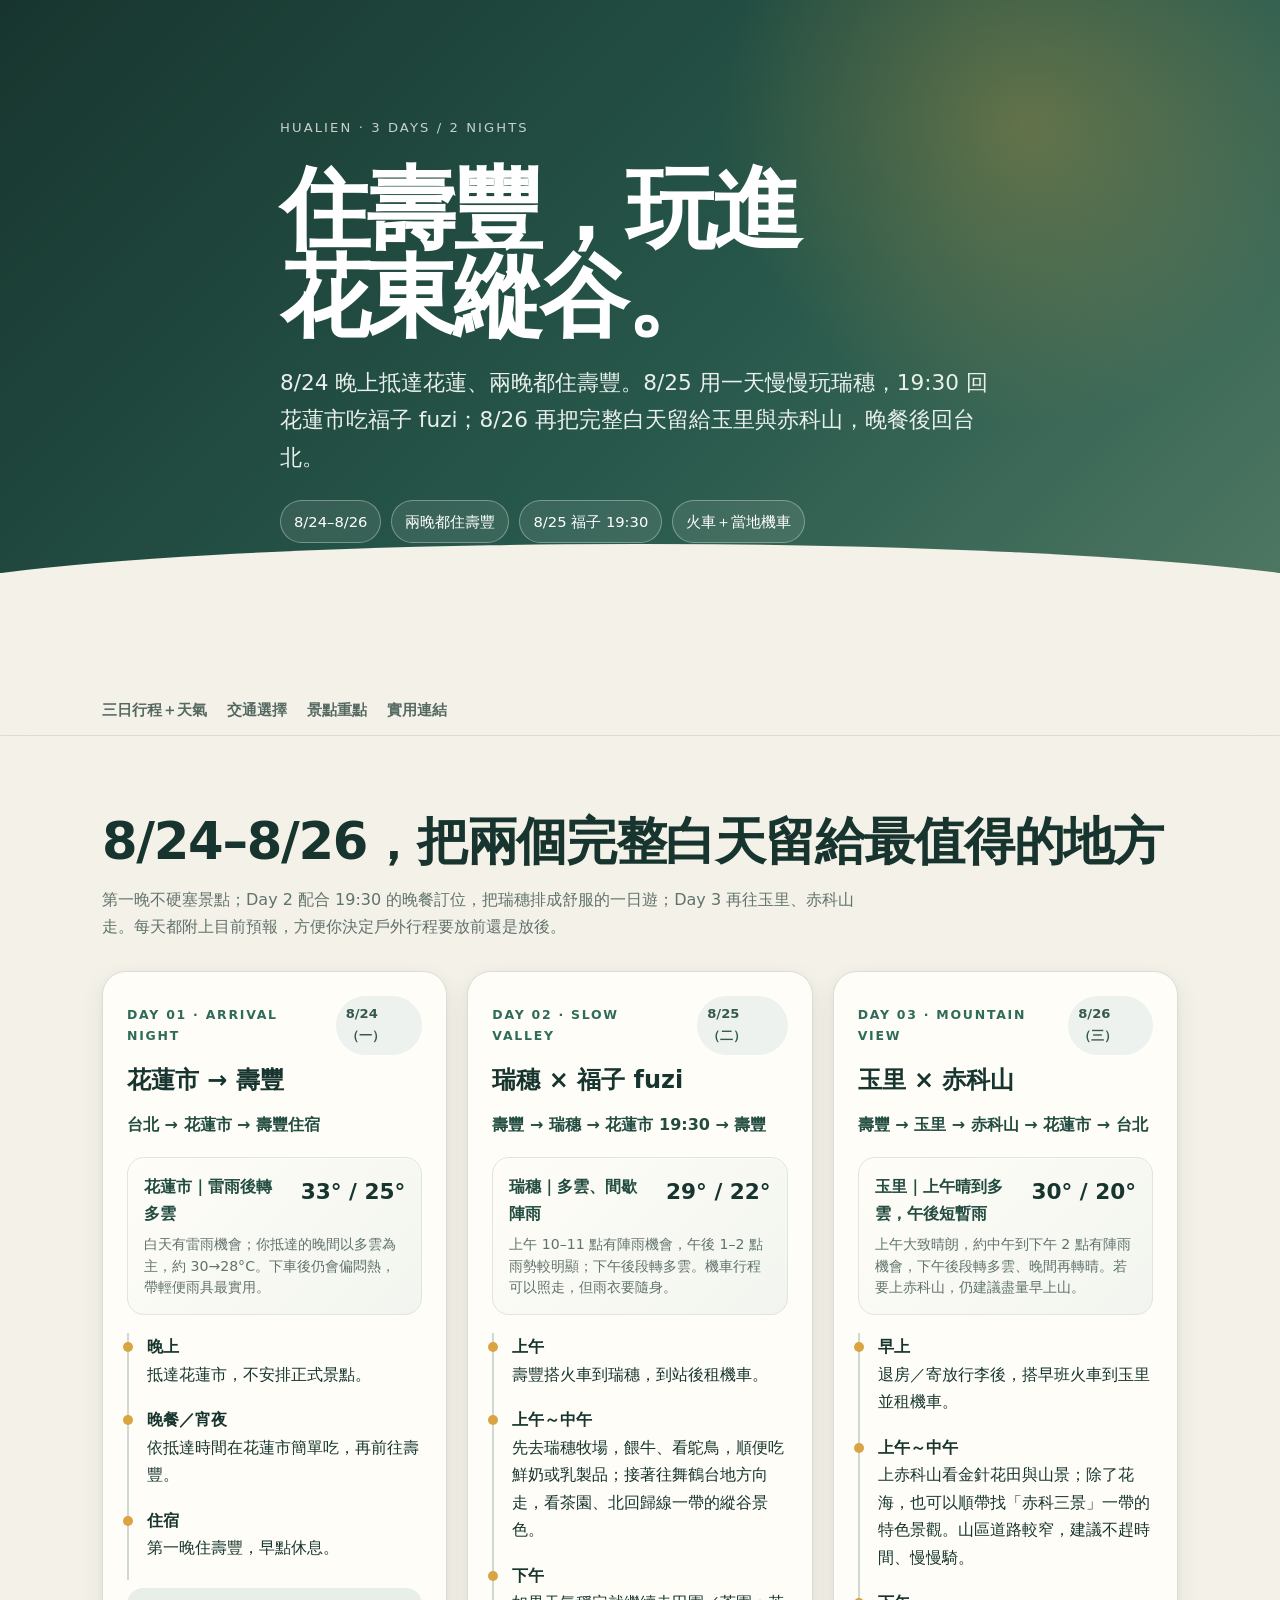
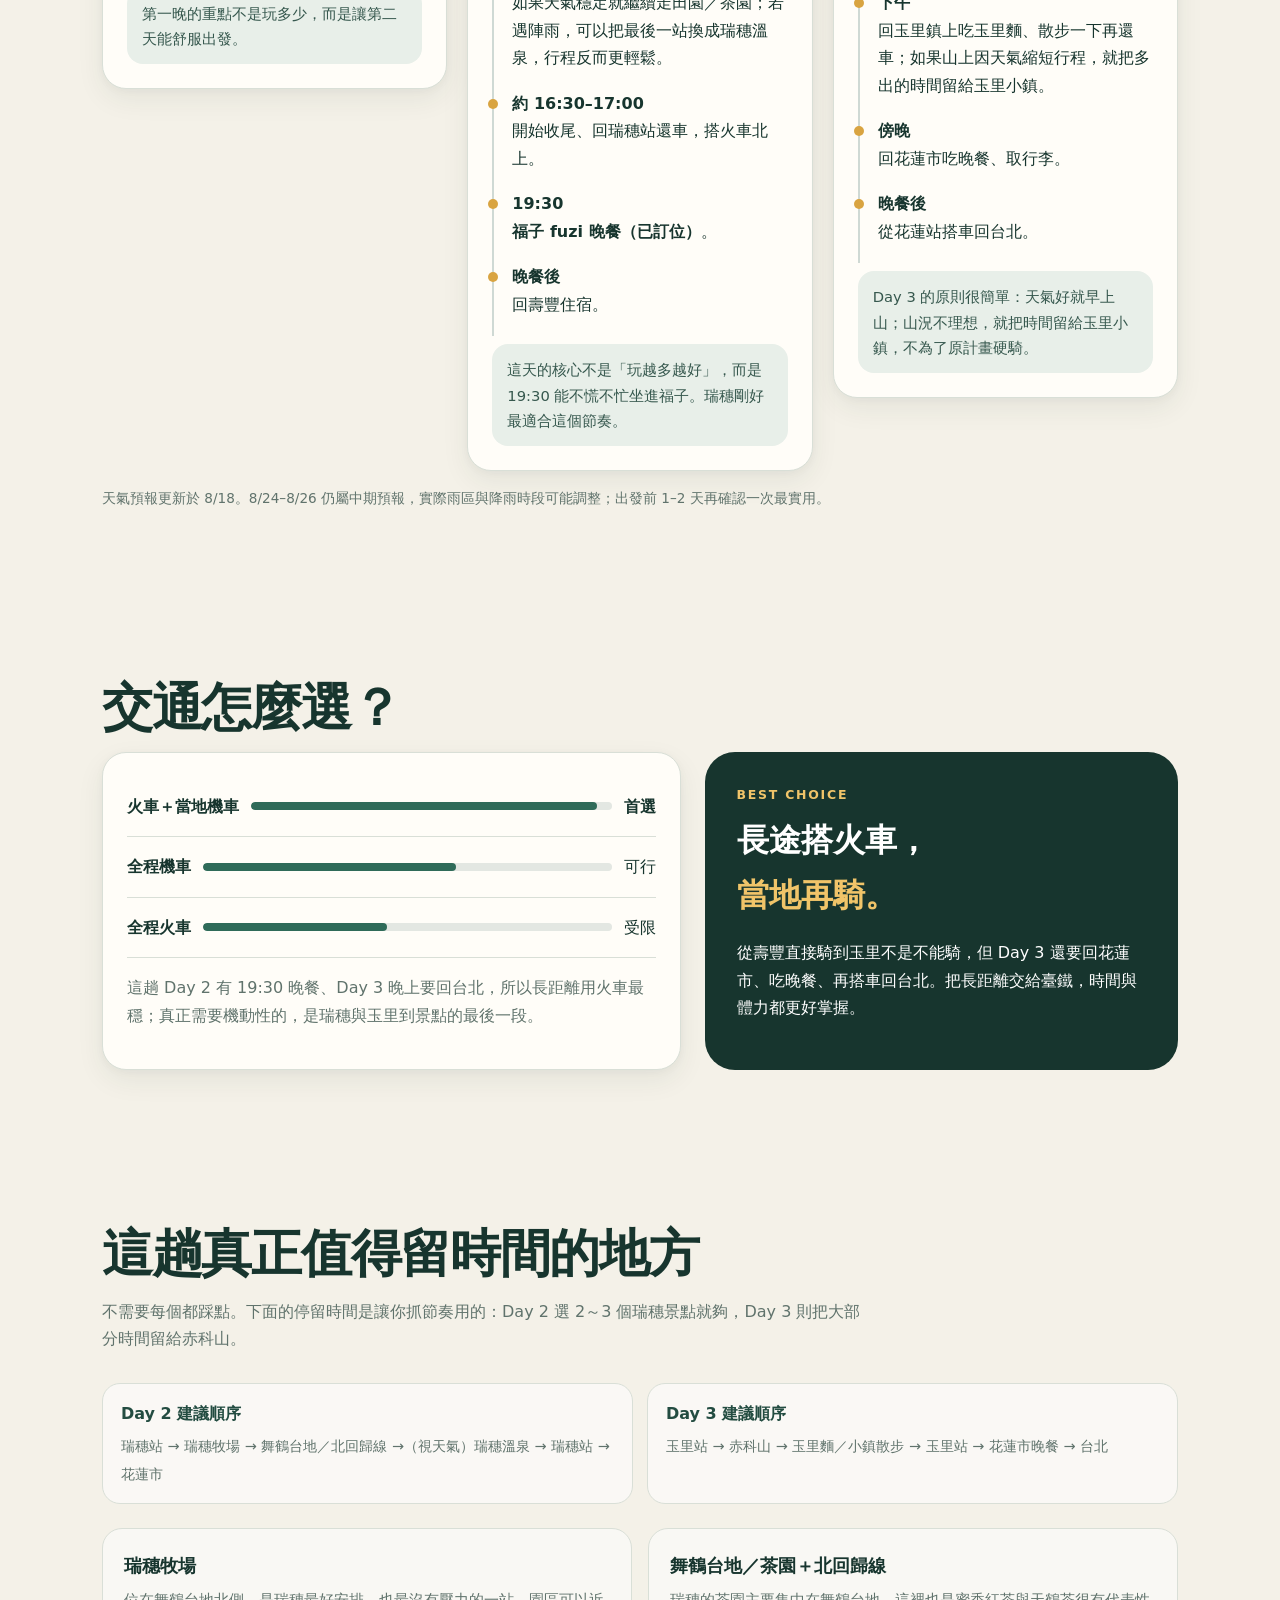
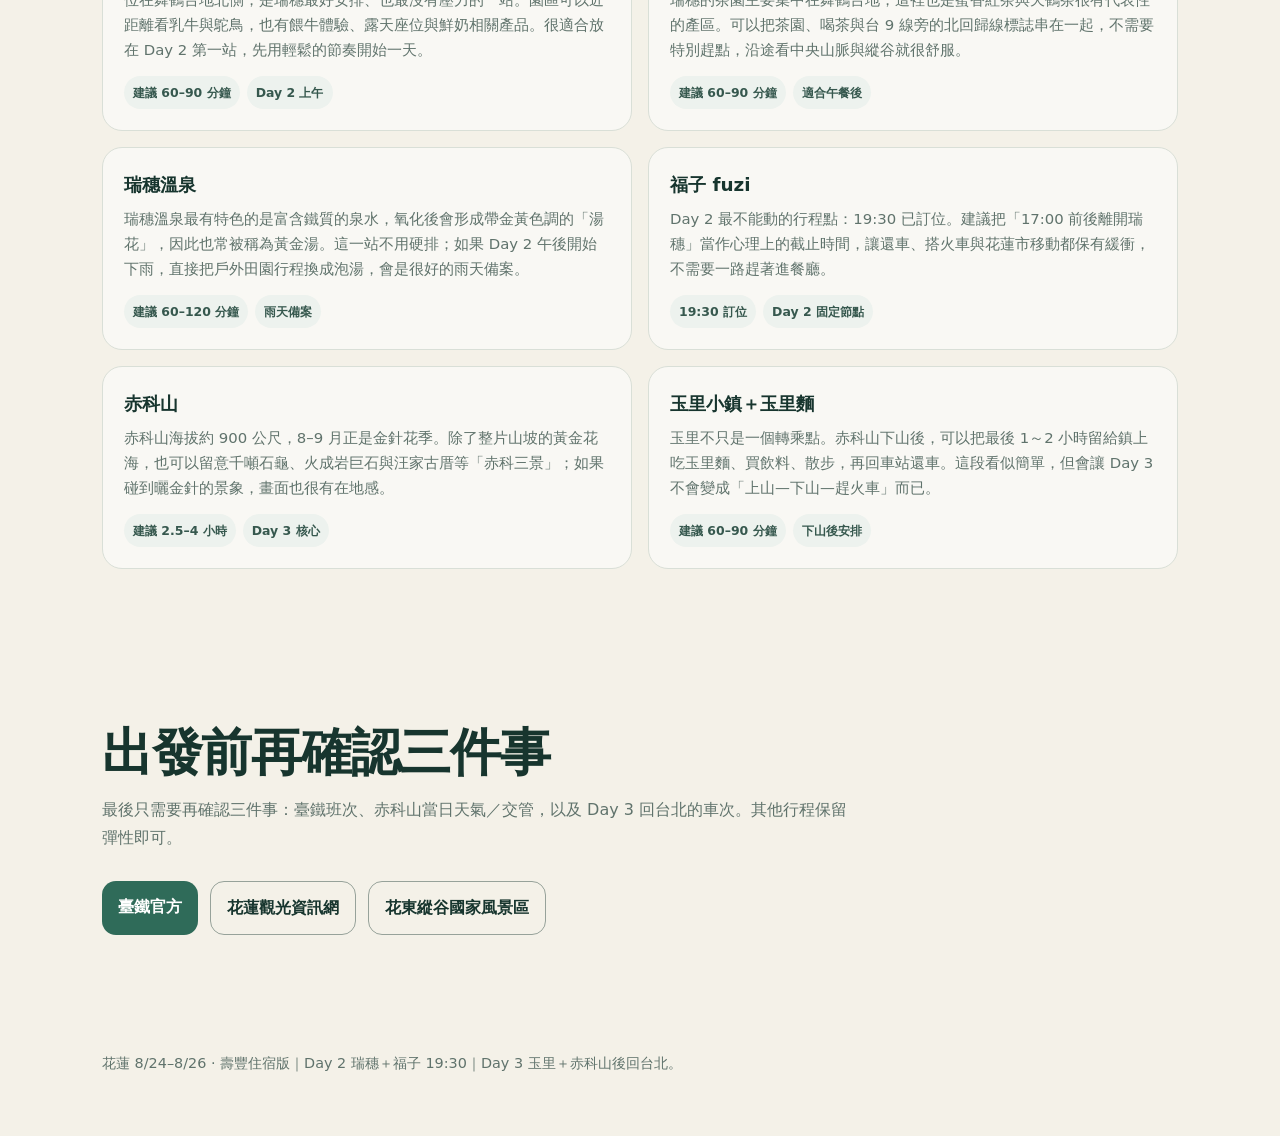
==== index.html @ f351f3b0 "Publish Hualien 3D2N itinerary" ====
<!doctype html>
<html lang="zh-Hant">
<head>
  <meta charset="utf-8" />
  <meta name="viewport" content="width=device-width,initial-scale=1" />
  <title>花蓮三天兩夜｜壽豐出發</title>
  <style>
    :root{
      --bg:#f4f1e8; --ink:#17352e; --muted:#60736c; --card:#fffdf8;
      --accent:#2f6b59; --accent2:#d9a441; --line:#d9dfd7;
      --shadow:0 10px 28px rgba(24,54,47,.07),0 2px 8px rgba(24,54,47,.035);
    }
    *{box-sizing:border-box}
    html{scroll-behavior:smooth}
    body{margin:0;font-family:ui-sans-serif,system-ui,-apple-system,"PingFang TC","Noto Sans TC","Microsoft JhengHei",sans-serif;background:var(--bg);color:var(--ink);line-height:1.72;-webkit-font-smoothing:antialiased}
    a{color:inherit}
    .wrap{max-width:1120px;margin:auto;padding:0 22px}
    header{min-height:76vh;display:grid;align-items:end;padding:34px 0 58px;background:
      radial-gradient(circle at 80% 18%,rgba(217,164,65,.32),transparent 26%),
      linear-gradient(135deg,#17352e 0%,#28594c 56%,#537b65 100%);color:white;position:relative;overflow:hidden}
    header:before{content:"";position:absolute;inset:auto -10% -120px -10%;height:260px;background:var(--bg);border-radius:50% 50% 0 0/25% 25% 0 0}
    .hero{position:relative;z-index:1;max-width:820px}
    .eyebrow{letter-spacing:.16em;font-size:.82rem;opacity:.75;text-transform:uppercase}
    h1{font-size:clamp(2.8rem,7vw,6.3rem);line-height:.98;margin:.3em 0 .25em;letter-spacing:-.04em}
    .lede{font-size:clamp(1.05rem,2vw,1.35rem);max-width:720px;color:#e9f0ec}
    .chips{display:flex;flex-wrap:wrap;gap:10px;margin-top:24px}
    .chip{border:1px solid rgba(255,255,255,.32);background:rgba(255,255,255,.09);padding:8px 13px;border-radius:999px;font-size:.92rem}
    nav{position:sticky;top:0;z-index:20;background:rgba(244,241,232,.92);backdrop-filter:blur(12px);border-bottom:1px solid var(--line)}
    nav .wrap{display:flex;gap:20px;overflow:auto;padding-top:13px;padding-bottom:13px}
    nav a{text-decoration:none;white-space:nowrap;font-weight:700;font-size:.92rem;color:rgba(23,53,46,.72);transition:color .22s ease,transform .22s ease}
    nav a:hover{color:var(--ink);transform:translateY(-1px)}
    section{padding:78px 0}
    .section-title{font-size:clamp(2rem,4vw,3.3rem);line-height:1.08;margin:0 0 16px;letter-spacing:-.025em}
    .section-sub{color:var(--muted);max-width:760px;margin:0 0 30px}
    .grid{display:grid;grid-template-columns:repeat(3,1fr);gap:20px;align-items:start}
    .card{background:var(--card);border:1px solid var(--line);border-radius:24px;padding:24px;box-shadow:var(--shadow);transition:transform .24s ease,box-shadow .24s ease}
    .card:hover{transform:translateY(-2px);box-shadow:0 14px 34px rgba(24,54,47,.09),0 3px 10px rgba(24,54,47,.035)}
    .day{font-size:.78rem;font-weight:800;letter-spacing:.14em;color:var(--accent);text-transform:uppercase}
    .card h3{font-size:1.5rem;margin:.35rem 0 .6rem}
    .route{font-weight:800;color:#234c41;margin-bottom:14px}
    .timeline{list-style:none;padding:0;margin:18px 0 0;border-left:2px solid #cfd9d4}
    .timeline li{padding:0 0 18px 18px;position:relative}
    .timeline li:before{content:"";position:absolute;left:-6px;top:.55em;width:10px;height:10px;border-radius:50%;background:var(--accent2)}
    .note{background:#e8efe9;border-radius:16px;padding:13px 15px;color:#36584e;font-size:.92rem;margin-top:8px}
    .date-row{display:flex;align-items:center;justify-content:space-between;gap:12px;margin-bottom:4px}
    .date-badge{display:inline-flex;align-items:center;gap:7px;padding:7px 10px;border-radius:999px;background:#edf2ee;color:#36584e;font-size:.82rem;font-weight:800}
    .weather{margin:18px 0 4px;padding:15px 16px;border:1px solid #dfe5df;border-radius:17px;background:linear-gradient(135deg,#fffdf8,#f2f5ef);box-shadow:inset 0 1px 0 rgba(255,255,255,.65)}
    .weather-top{display:flex;justify-content:space-between;gap:16px;align-items:flex-start}
    .weather-main{font-weight:800;color:#234c41}
    .weather-temp{font-size:1.35rem;font-weight:900;white-space:nowrap}
    .weather-detail{margin-top:6px;color:var(--muted);font-size:.88rem;line-height:1.55}
    .forecast-note{margin-top:16px;color:var(--muted);font-size:.85rem}
    .transport{display:grid;grid-template-columns:1.1fr .9fr;gap:24px}
    .score{display:grid;grid-template-columns:auto 1fr auto;gap:12px;align-items:center;padding:16px 0;border-bottom:1px solid var(--line)}
    .bar{height:8px;border-radius:99px;background:#e3e7e2;overflow:hidden}.bar>i{display:block;height:100%;background:var(--accent);border-radius:99px}
    .big-callout{background:var(--ink);color:white;border-radius:30px;padding:32px}
    .big-callout strong{color:#f0c469}
    .places{display:grid;grid-template-columns:repeat(2,1fr);gap:16px}
    .place{padding:21px;border:1px solid var(--line);border-radius:20px;background:rgba(255,255,255,.52);transition:transform .22s ease,background .22s ease}
    .place:hover{transform:translateY(-2px);background:rgba(255,255,255,.76)}
    .place h4{margin:0 0 6px;font-size:1.15rem}
    .place p{margin:0;color:var(--muted);font-size:.93rem;line-height:1.7}
    .place-meta{display:flex;flex-wrap:wrap;gap:7px;margin-top:12px}
    .place-tag{display:inline-flex;padding:6px 9px;border-radius:999px;background:#edf2ee;color:#36584e;font-size:.78rem;font-weight:800}
    .route-guides{display:grid;grid-template-columns:1fr 1fr;gap:14px;margin:0 0 24px}
    .route-guide{padding:16px 18px;border:1px solid var(--line);border-radius:18px;background:rgba(255,255,255,.56)}
    .route-guide b{display:block;margin-bottom:5px;color:#234c41}
    .route-guide span{color:var(--muted);font-size:.9rem}
    .cta{display:flex;flex-wrap:wrap;gap:12px;margin-top:24px}
    .btn{display:inline-block;text-decoration:none;background:var(--accent);color:white;padding:12px 16px;border-radius:14px;font-weight:800;transition:transform .22s ease,box-shadow .22s ease,background .22s ease}
    .btn:hover{transform:translateY(-1px);box-shadow:0 8px 18px rgba(47,107,89,.16)}
    .btn.secondary{background:transparent;color:var(--ink);border:1px solid rgba(23,53,46,.42)}
    .btn.secondary:hover{background:rgba(255,255,255,.45);box-shadow:none}
    footer{padding:38px 0 60px;color:var(--muted);font-size:.9rem}
    @media (max-width:850px){
      header{min-height:68vh;padding-bottom:46px}
      .grid,.transport{grid-template-columns:1fr}
      .places,.route-guides{grid-template-columns:1fr}
      section{padding:58px 0}
      .card{padding:21px}
      .weather-top{gap:10px}
    }
    @media (max-width:520px){
      .wrap{padding:0 16px}
      header{min-height:64vh}
      h1{font-size:clamp(2.65rem,14vw,4rem)}
      .lede{font-size:1rem}
      .chip{font-size:.84rem;padding:7px 10px}
      .date-row{align-items:flex-start}
      .date-badge{font-size:.78rem}
      .weather-top{display:block}
      .weather-temp{margin-top:2px}
      nav .wrap{gap:16px}
    }
    @media (prefers-reduced-motion:reduce){
      *{scroll-behavior:auto!important;transition:none!important}
    }
  </style>
</head>
<body>
<header>
  <div class="wrap hero">
    <div class="eyebrow">Hualien · 3 Days / 2 Nights</div>
    <h1>住壽豐，玩進<br>花東縱谷。</h1>
    <p class="lede">8/24 晚上抵達花蓮、兩晚都住壽豐。8/25 用一天慢慢玩瑞穗，19:30 回花蓮市吃福子 fuzi；8/26 再把完整白天留給玉里與赤科山，晚餐後回台北。</p>
    <div class="chips">
      <span class="chip">8/24–8/26</span>
      <span class="chip">兩晚都住壽豐</span>
      <span class="chip">8/25 福子 19:30</span>
      <span class="chip">火車＋當地機車</span>
    </div>
  </div>
</header>

<nav>
  <div class="wrap">
    <a href="#plan">三日行程＋天氣</a>
    <a href="#transport">交通選擇</a>
    <a href="#places">景點重點</a>
    <a href="#links">實用連結</a>
  </div>
</nav>

<main>
<section id="plan">
  <div class="wrap">
    <h2 class="section-title">8/24–8/26，把兩個完整白天留給最值得的地方</h2>
    <p class="section-sub">第一晚不硬塞景點；Day 2 配合 19:30 的晚餐訂位，把瑞穗排成舒服的一日遊；Day 3 再往玉里、赤科山走。每天都附上目前預報，方便你決定戶外行程要放前還是放後。</p>
    <div class="grid">
      <article class="card">
        <div class="date-row"><div class="day">Day 01 · Arrival Night</div><div class="date-badge">8/24（一）</div></div>
        <h3>花蓮市 → 壽豐</h3>
        <div class="route">台北 → 花蓮市 → 壽豐住宿</div>
        <div class="weather">
          <div class="weather-top"><div class="weather-main">花蓮市｜雷雨後轉多雲</div><div class="weather-temp">33° / 25°</div></div>
          <div class="weather-detail">白天有雷雨機會；你抵達的晚間以多雲為主，約 30→28°C。下車後仍會偏悶熱，帶輕便雨具最實用。</div>
        </div>
        <ul class="timeline">
          <li><b>晚上</b><br>抵達花蓮市，不安排正式景點。</li>
          <li><b>晚餐／宵夜</b><br>依抵達時間在花蓮市簡單吃，再前往壽豐。</li>
          <li><b>住宿</b><br>第一晚住壽豐，早點休息。</li>
        </ul>
        <div class="note">第一晚的重點不是玩多少，而是讓第二天能舒服出發。</div>
      </article>

      <article class="card">
        <div class="date-row"><div class="day">Day 02 · Slow Valley</div><div class="date-badge">8/25（二）</div></div>
        <h3>瑞穗 × 福子 fuzi</h3>
        <div class="route">壽豐 → 瑞穗 → 花蓮市 19:30 → 壽豐</div>
        <div class="weather">
          <div class="weather-top"><div class="weather-main">瑞穗｜多雲、間歇陣雨</div><div class="weather-temp">29° / 22°</div></div>
          <div class="weather-detail">上午 10–11 點有陣雨機會，午後 1–2 點雨勢較明顯；下午後段轉多雲。機車行程可以照走，但雨衣要隨身。</div>
        </div>
        <ul class="timeline">
          <li><b>上午</b><br>壽豐搭火車到瑞穗，到站後租機車。</li>
          <li><b>上午～中午</b><br>先去瑞穗牧場，餵牛、看鴕鳥，順便吃鮮奶或乳製品；接著往舞鶴台地方向走，看茶園、北回歸線一帶的縱谷景色。</li>
          <li><b>下午</b><br>如果天氣穩定就繼續走田園／茶園；若遇陣雨，可以把最後一站換成瑞穗溫泉，行程反而更輕鬆。</li>
          <li><b>約 16:30–17:00</b><br>開始收尾、回瑞穗站還車，搭火車北上。</li>
          <li><b>19:30</b><br><b>福子 fuzi 晚餐（已訂位）</b>。</li>
          <li><b>晚餐後</b><br>回壽豐住宿。</li>
        </ul>
        <div class="note">這天的核心不是「玩越多越好」，而是 19:30 能不慌不忙坐進福子。瑞穗剛好最適合這個節奏。</div>
      </article>

      <article class="card">
        <div class="date-row"><div class="day">Day 03 · Mountain View</div><div class="date-badge">8/26（三）</div></div>
        <h3>玉里 × 赤科山</h3>
        <div class="route">壽豐 → 玉里 → 赤科山 → 花蓮市 → 台北</div>
        <div class="weather">
          <div class="weather-top"><div class="weather-main">玉里｜上午晴到多雲，午後短暫雨</div><div class="weather-temp">30° / 20°</div></div>
          <div class="weather-detail">上午大致晴朗，約中午到下午 2 點有陣雨機會，下午後段轉多雲、晚間再轉晴。若要上赤科山，仍建議盡量早上山。</div>
        </div>
        <ul class="timeline">
          <li><b>早上</b><br>退房／寄放行李後，搭早班火車到玉里並租機車。</li>
          <li><b>上午～中午</b><br>上赤科山看金針花田與山景；除了花海，也可以順帶找「赤科三景」一帶的特色景觀。山區道路較窄，建議不趕時間、慢慢騎。</li>
          <li><b>下午</b><br>回玉里鎮上吃玉里麵、散步一下再還車；如果山上因天氣縮短行程，就把多出的時間留給玉里小鎮。</li>
          <li><b>傍晚</b><br>回花蓮市吃晚餐、取行李。</li>
          <li><b>晚餐後</b><br>從花蓮站搭車回台北。</li>
        </ul>
        <div class="note">Day 3 的原則很簡單：天氣好就早上山；山況不理想，就把時間留給玉里小鎮，不為了原計畫硬騎。</div>
      </article>
    </div>
    <p class="forecast-note">天氣預報更新於 8/18。8/24–8/26 仍屬中期預報，實際雨區與降雨時段可能調整；出發前 1–2 天再確認一次最實用。</p>
  </div>
</section>

<section id="transport">
  <div class="wrap">
    <h2 class="section-title">交通怎麼選？</h2>
    <div class="transport">
      <div class="card">
        <div class="score"><b>火車＋當地機車</b><div class="bar"><i style="width:96%"></i></div><b>首選</b></div>
        <div class="score"><b>全程機車</b><div class="bar"><i style="width:62%"></i></div><span>可行</span></div>
        <div class="score"><b>全程火車</b><div class="bar"><i style="width:45%"></i></div><span>受限</span></div>
        <p style="color:var(--muted)">這趟 Day 2 有 19:30 晚餐、Day 3 晚上要回台北，所以長距離用火車最穩；真正需要機動性的，是瑞穗與玉里到景點的最後一段。</p>
      </div>
      <aside class="big-callout">
        <div class="day" style="color:#f0c469">Best Choice</div>
        <h3 style="font-size:2rem;margin:.5rem 0">長途搭火車，<br><strong>當地再騎。</strong></h3>
        <p>從壽豐直接騎到玉里不是不能騎，但 Day 3 還要回花蓮市、吃晚餐、再搭車回台北。把長距離交給臺鐵，時間與體力都更好掌握。</p>
      </aside>
    </div>
  </div>
</section>

<section id="places">
  <div class="wrap">
    <h2 class="section-title">這趟真正值得留時間的地方</h2>
    <p class="section-sub">不需要每個都踩點。下面的停留時間是讓你抓節奏用的：Day 2 選 2～3 個瑞穗景點就夠，Day 3 則把大部分時間留給赤科山。</p>
    <div class="route-guides">
      <div class="route-guide">
        <b>Day 2 建議順序</b>
        <span>瑞穗站 → 瑞穗牧場 → 舞鶴台地／北回歸線 →（視天氣）瑞穗溫泉 → 瑞穗站 → 花蓮市</span>
      </div>
      <div class="route-guide">
        <b>Day 3 建議順序</b>
        <span>玉里站 → 赤科山 → 玉里麵／小鎮散步 → 玉里站 → 花蓮市晚餐 → 台北</span>
      </div>
    </div>
    <div class="places">
      <div class="place">
        <h4>瑞穗牧場</h4>
        <p>位在舞鶴台地北側，是瑞穗最好安排、也最沒有壓力的一站。園區可以近距離看乳牛與鴕鳥，也有餵牛體驗、露天座位與鮮奶相關產品。很適合放在 Day 2 第一站，先用輕鬆的節奏開始一天。</p>
        <div class="place-meta"><span class="place-tag">建議 60–90 分鐘</span><span class="place-tag">Day 2 上午</span></div>
      </div>

      <div class="place">
        <h4>舞鶴台地／茶園＋北回歸線</h4>
        <p>瑞穗的茶園主要集中在舞鶴台地，這裡也是蜜香紅茶與天鶴茶很有代表性的產區。可以把茶園、喝茶與台 9 線旁的北回歸線標誌串在一起，不需要特別趕點，沿途看中央山脈與縱谷就很舒服。</p>
        <div class="place-meta"><span class="place-tag">建議 60–90 分鐘</span><span class="place-tag">適合午餐後</span></div>
      </div>

      <div class="place">
        <h4>瑞穗溫泉</h4>
        <p>瑞穗溫泉最有特色的是富含鐵質的泉水，氧化後會形成帶金黃色調的「湯花」，因此也常被稱為黃金湯。這一站不用硬排；如果 Day 2 午後開始下雨，直接把戶外田園行程換成泡湯，會是很好的雨天備案。</p>
        <div class="place-meta"><span class="place-tag">建議 60–120 分鐘</span><span class="place-tag">雨天備案</span></div>
      </div>

      <div class="place">
        <h4>福子 fuzi</h4>
        <p>Day 2 最不能動的行程點：19:30 已訂位。建議把「17:00 前後離開瑞穗」當作心理上的截止時間，讓還車、搭火車與花蓮市移動都保有緩衝，不需要一路趕著進餐廳。</p>
        <div class="place-meta"><span class="place-tag">19:30 訂位</span><span class="place-tag">Day 2 固定節點</span></div>
      </div>

      <div class="place">
        <h4>赤科山</h4>
        <p>赤科山海拔約 900 公尺，8–9 月正是金針花季。除了整片山坡的黃金花海，也可以留意千噸石龜、火成岩巨石與汪家古厝等「赤科三景」；如果碰到曬金針的景象，畫面也很有在地感。</p>
        <div class="place-meta"><span class="place-tag">建議 2.5–4 小時</span><span class="place-tag">Day 3 核心</span></div>
      </div>

      <div class="place">
        <h4>玉里小鎮＋玉里麵</h4>
        <p>玉里不只是一個轉乘點。赤科山下山後，可以把最後 1～2 小時留給鎮上吃玉里麵、買飲料、散步，再回車站還車。這段看似簡單，但會讓 Day 3 不會變成「上山—下山—趕火車」而已。</p>
        <div class="place-meta"><span class="place-tag">建議 60–90 分鐘</span><span class="place-tag">下山後安排</span></div>
      </div>
    </div>
  </div>
</section>

<section id="links">
  <div class="wrap">
    <h2 class="section-title">出發前再確認三件事</h2>
    <p class="section-sub">最後只需要再確認三件事：臺鐵班次、赤科山當日天氣／交管，以及 Day 3 回台北的車次。其他行程保留彈性即可。</p>
    <div class="cta">
      <a class="btn" href="https://www.railway.gov.tw/" target="_blank" rel="noopener">臺鐵官方</a>
      <a class="btn secondary" href="https://tour-hualien.hl.gov.tw/" target="_blank" rel="noopener">花蓮觀光資訊網</a>
      <a class="btn secondary" href="https://www.erv-nsa.gov.tw/" target="_blank" rel="noopener">花東縱谷國家風景區</a>
    </div>
  </div>
</section>
</main>

<footer>
  <div class="wrap">花蓮 8/24–8/26 · 壽豐住宿版｜Day 2 瑞穗＋福子 19:30｜Day 3 玉里＋赤科山後回台北。</div>
</footer>
</body>
</html>
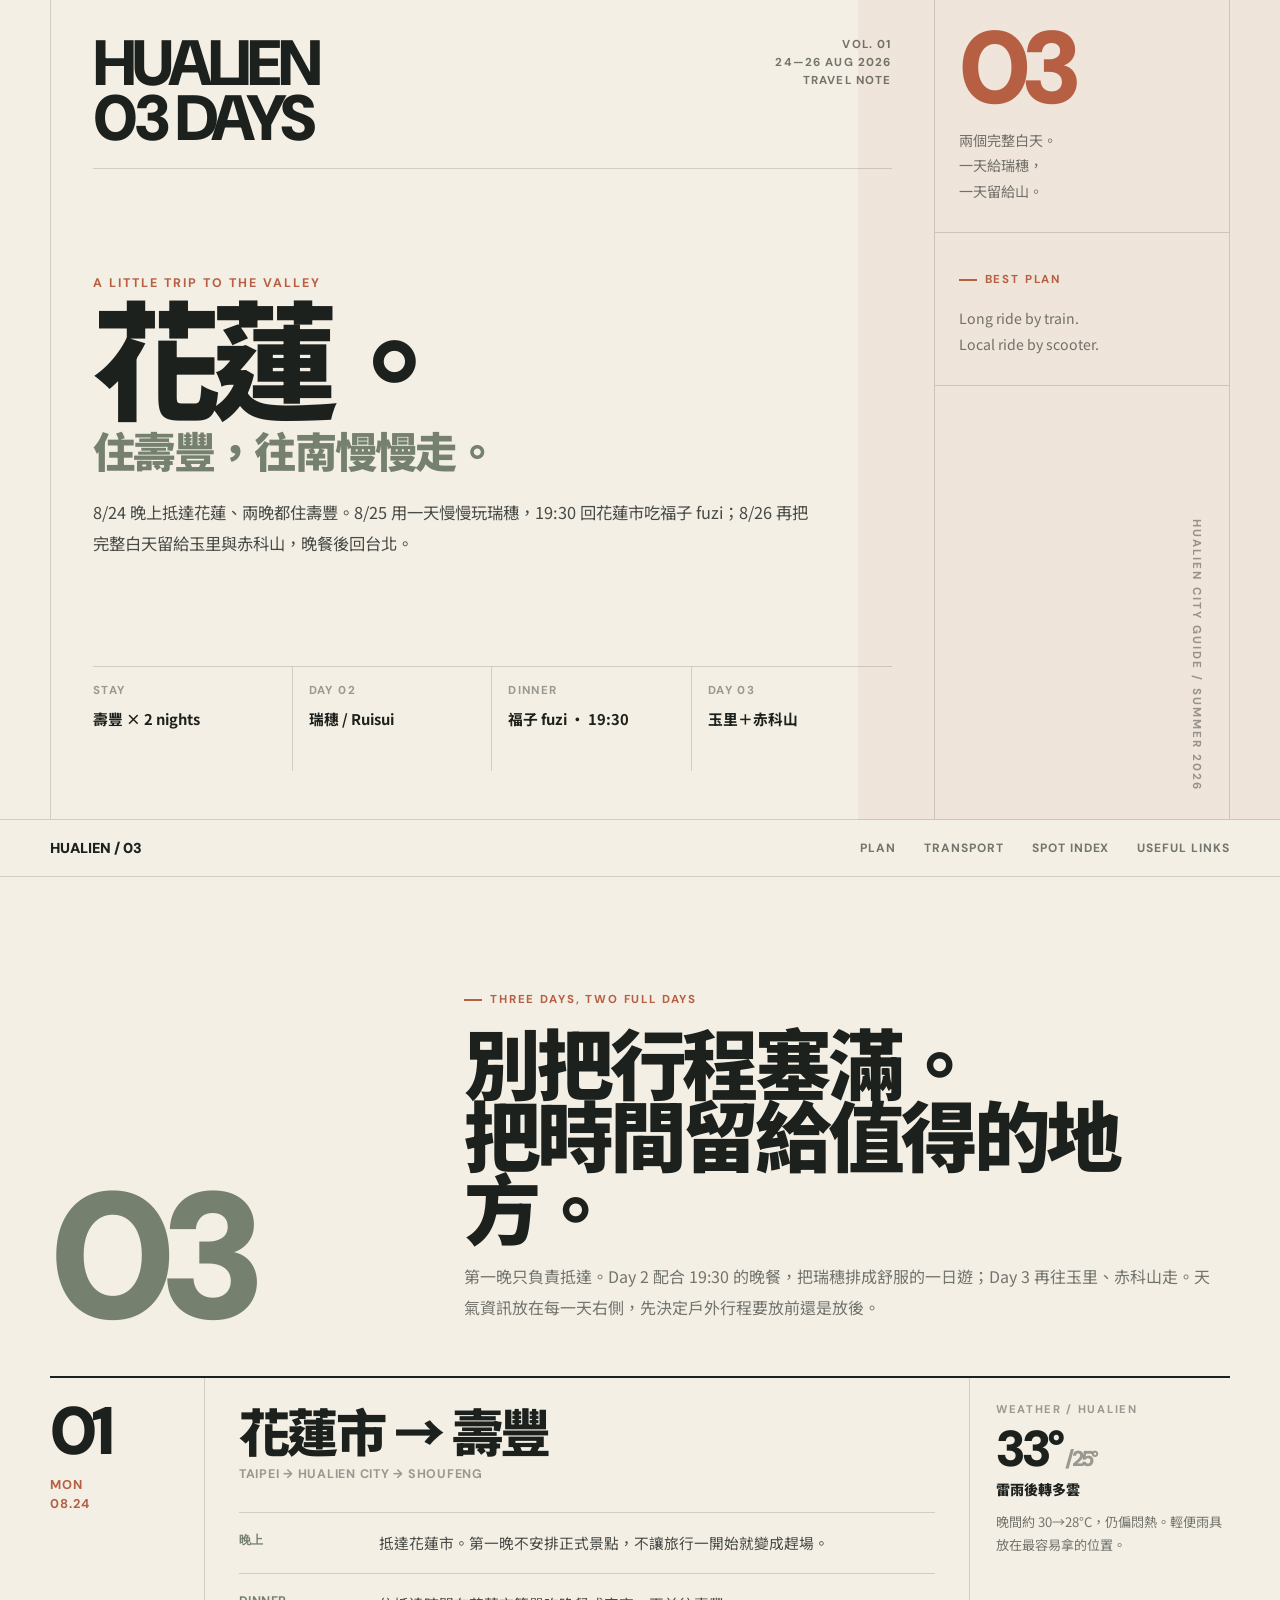
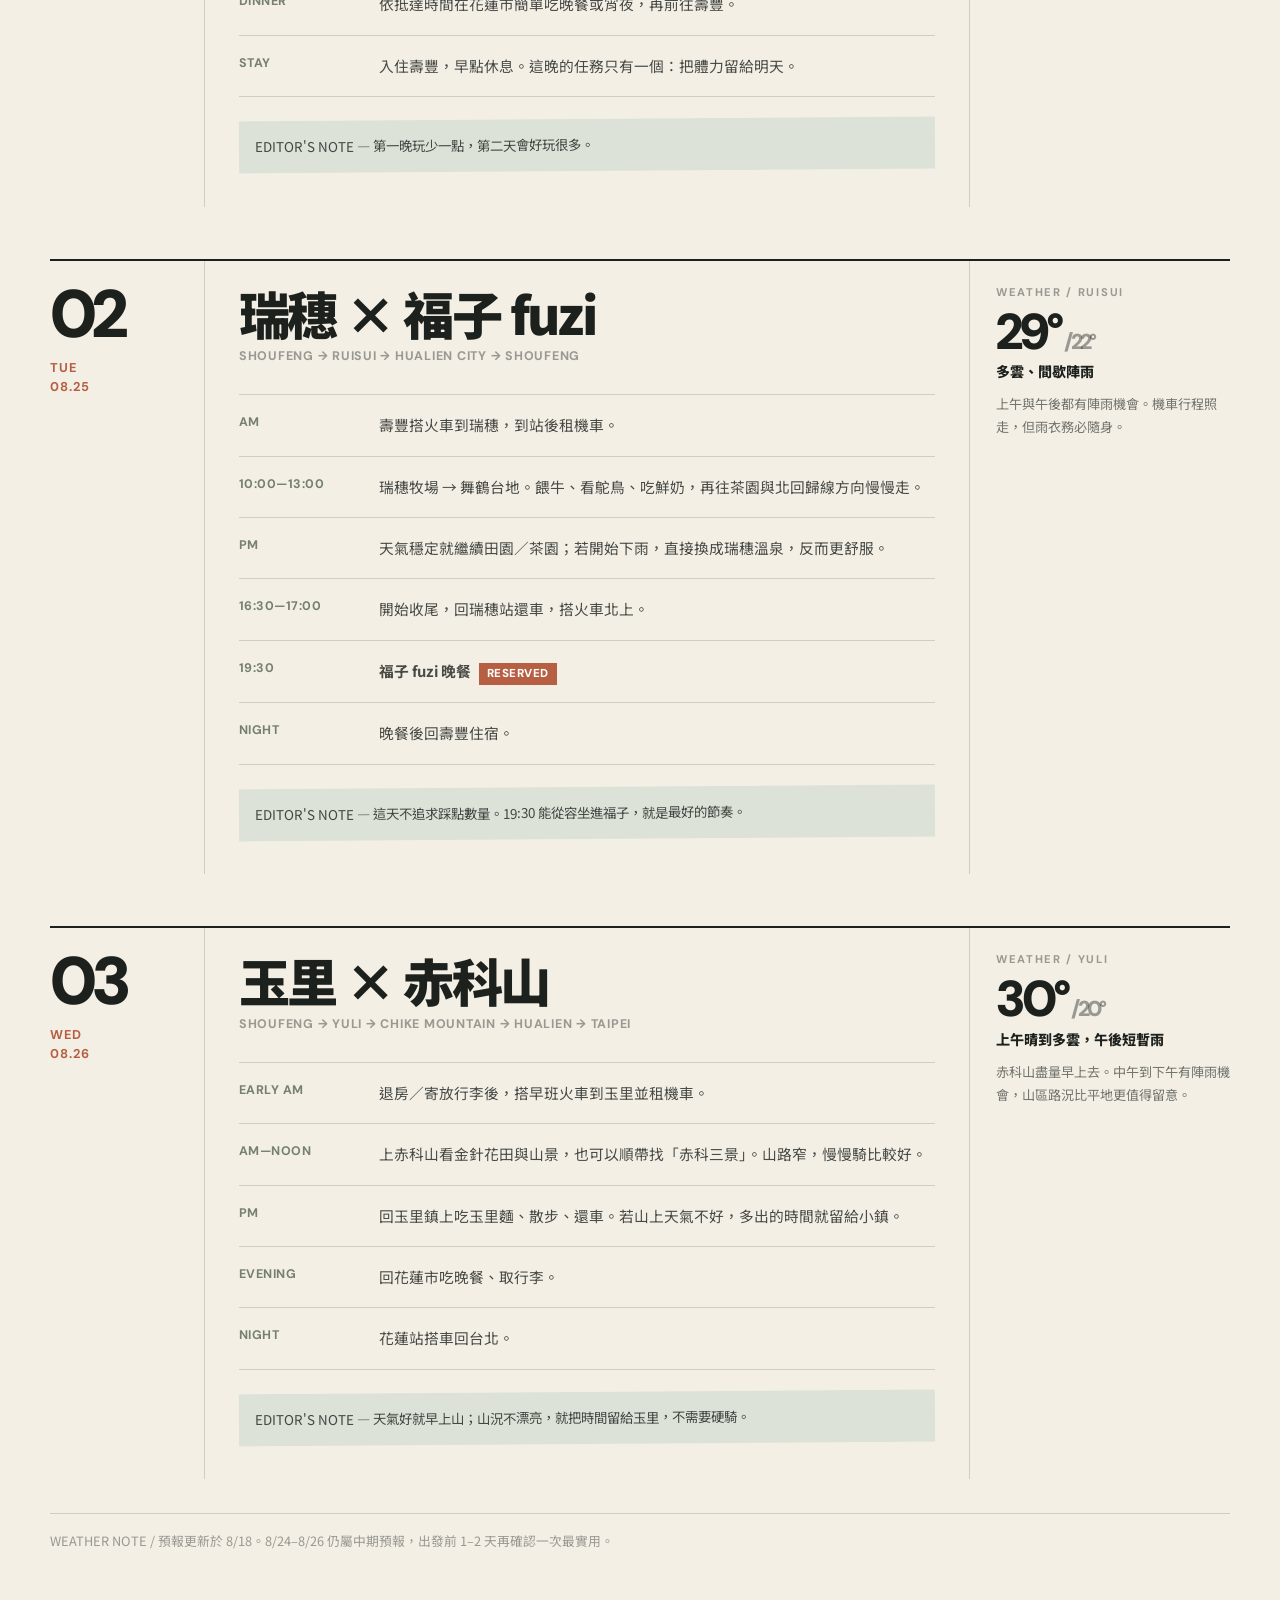
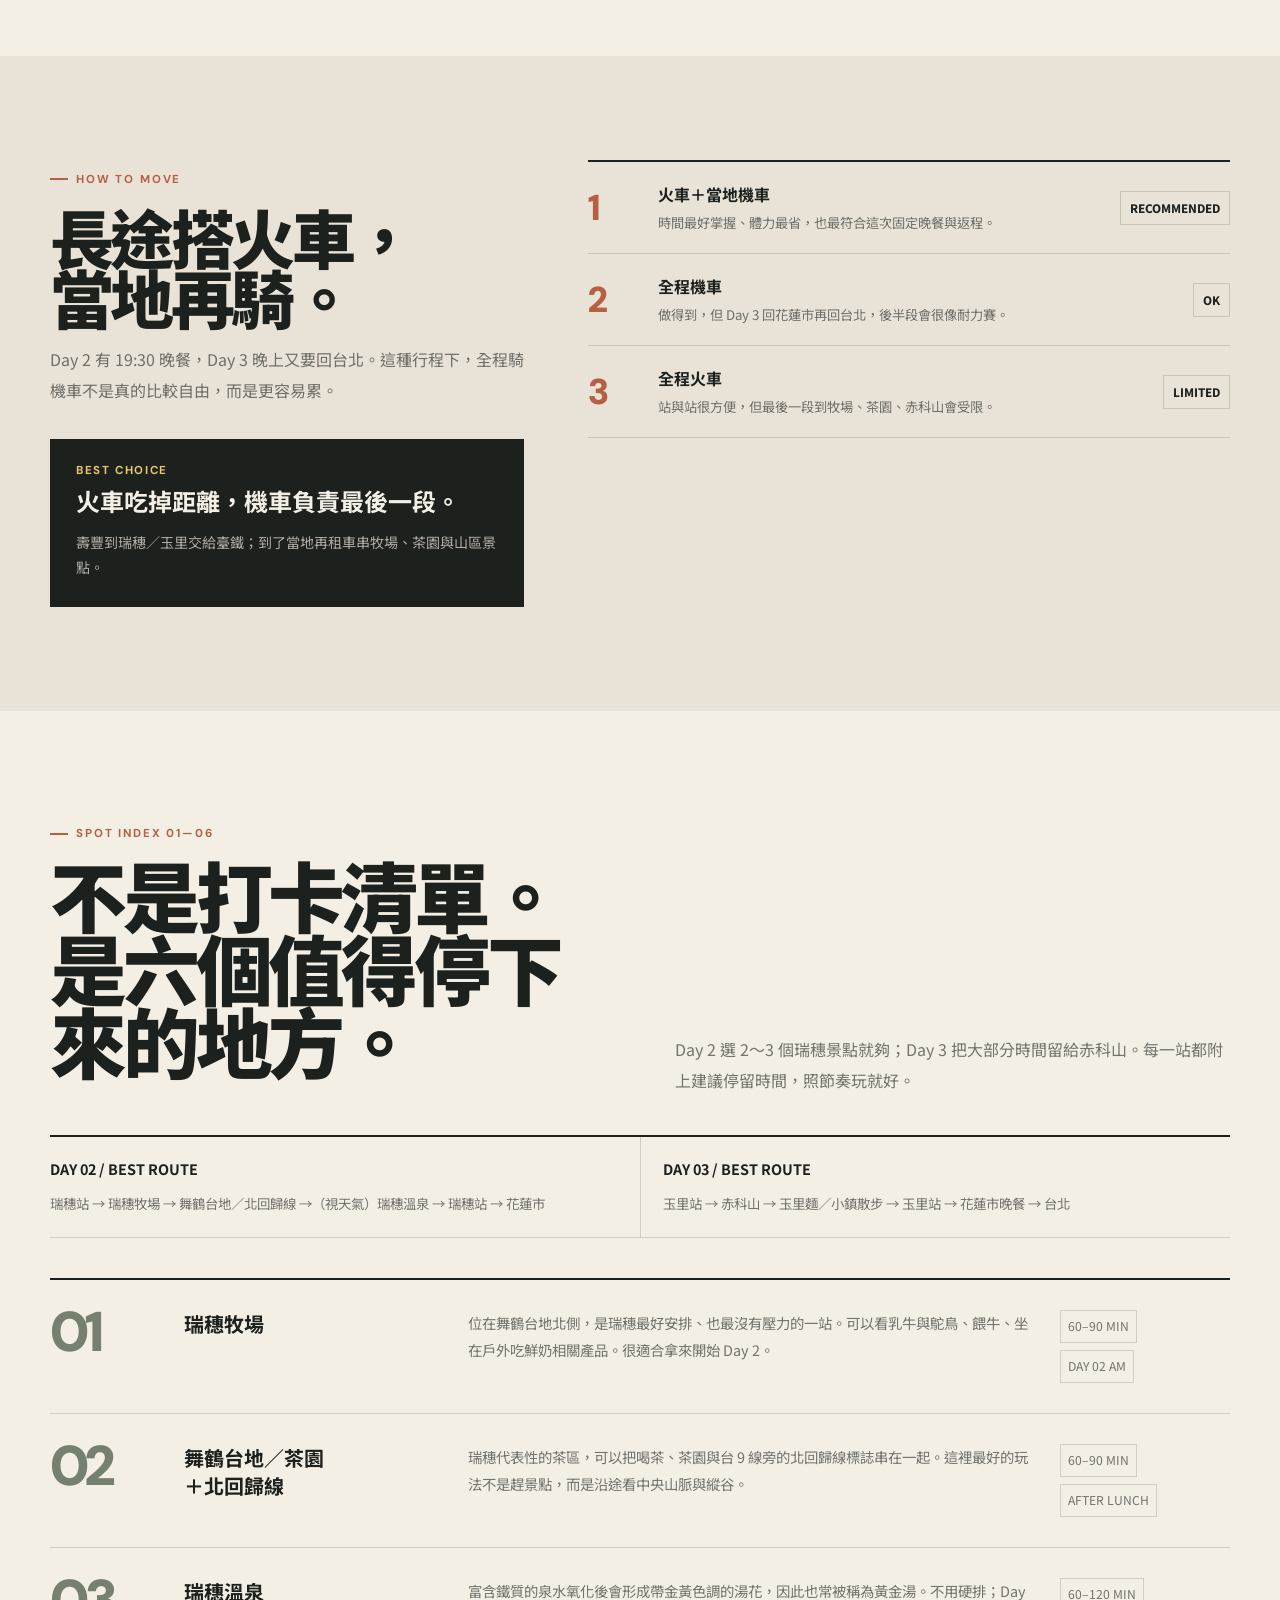
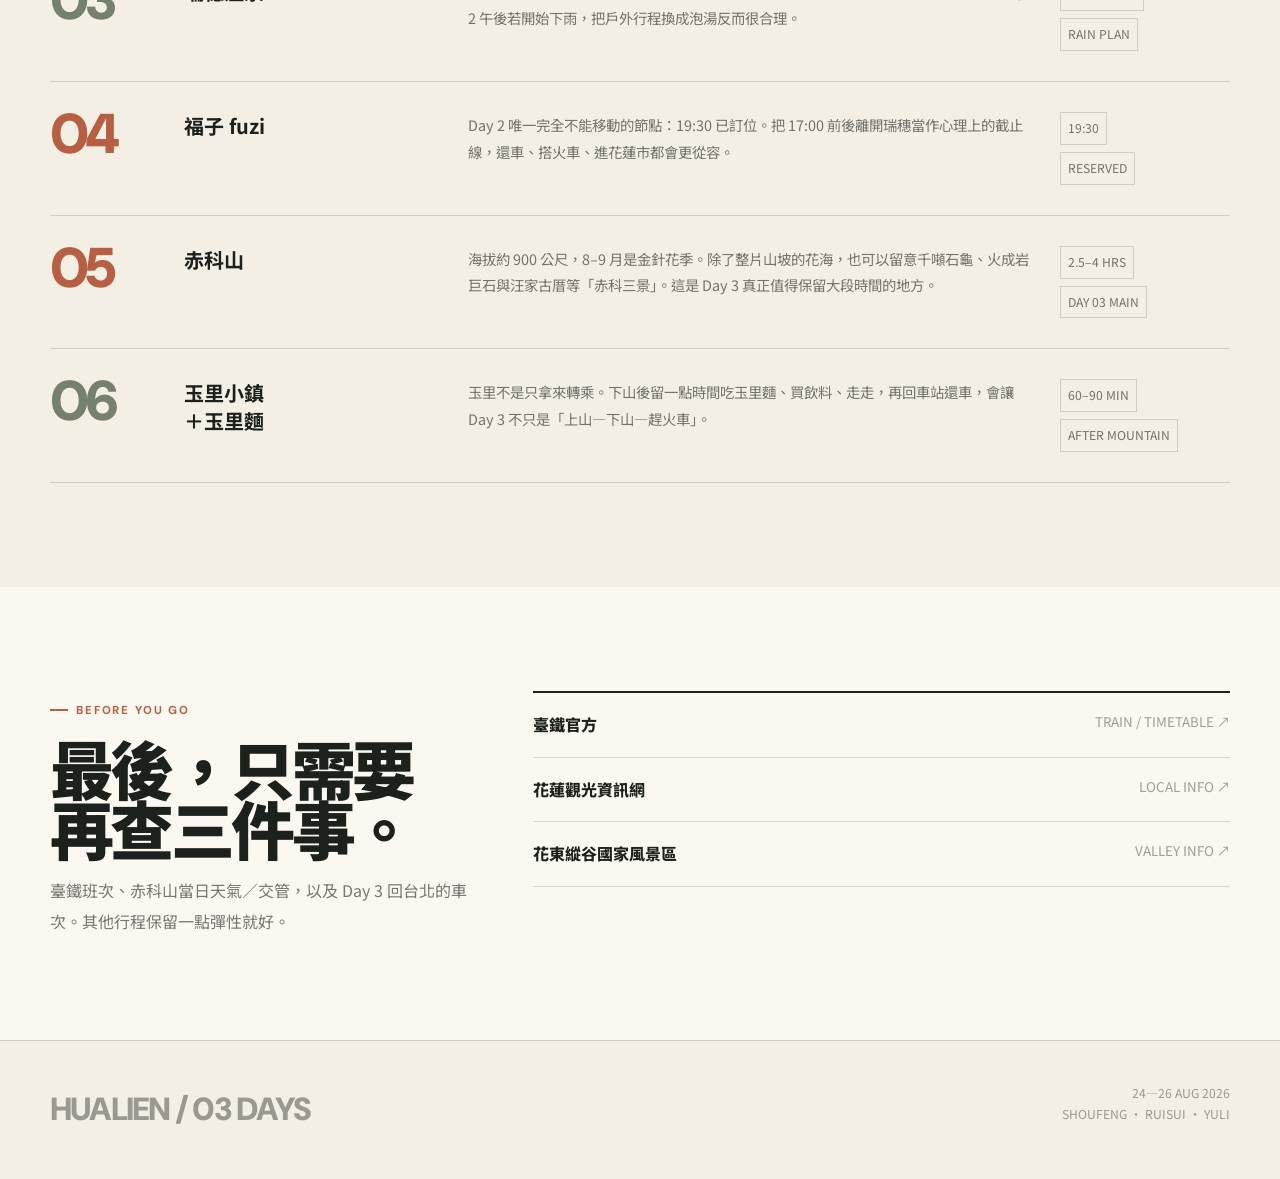
==== commit 7226da0e: "Redesign itinerary in POPEYE-inspired editorial style" ====
--- a/index.html
+++ b/index.html
@@ -1,277 +1,46 @@
 <!doctype html>
 <html lang="zh-Hant">
 <head>
-  <meta charset="utf-8" />
-  <meta name="viewport" content="width=device-width,initial-scale=1" />
-  <title>花蓮三天兩夜｜壽豐出發</title>
-  <style>
-    :root{
-      --bg:#f4f1e8; --ink:#17352e; --muted:#60736c; --card:#fffdf8;
-      --accent:#2f6b59; --accent2:#d9a441; --line:#d9dfd7;
-      --shadow:0 10px 28px rgba(24,54,47,.07),0 2px 8px rgba(24,54,47,.035);
-    }
-    *{box-sizing:border-box}
-    html{scroll-behavior:smooth}
-    body{margin:0;font-family:ui-sans-serif,system-ui,-apple-system,"PingFang TC","Noto Sans TC","Microsoft JhengHei",sans-serif;background:var(--bg);color:var(--ink);line-height:1.72;-webkit-font-smoothing:antialiased}
-    a{color:inherit}
-    .wrap{max-width:1120px;margin:auto;padding:0 22px}
-    header{min-height:76vh;display:grid;align-items:end;padding:34px 0 58px;background:
-      radial-gradient(circle at 80% 18%,rgba(217,164,65,.32),transparent 26%),
-      linear-gradient(135deg,#17352e 0%,#28594c 56%,#537b65 100%);color:white;position:relative;overflow:hidden}
-    header:before{content:"";position:absolute;inset:auto -10% -120px -10%;height:260px;background:var(--bg);border-radius:50% 50% 0 0/25% 25% 0 0}
-    .hero{position:relative;z-index:1;max-width:820px}
-    .eyebrow{letter-spacing:.16em;font-size:.82rem;opacity:.75;text-transform:uppercase}
-    h1{font-size:clamp(2.8rem,7vw,6.3rem);line-height:.98;margin:.3em 0 .25em;letter-spacing:-.04em}
-    .lede{font-size:clamp(1.05rem,2vw,1.35rem);max-width:720px;color:#e9f0ec}
-    .chips{display:flex;flex-wrap:wrap;gap:10px;margin-top:24px}
-    .chip{border:1px solid rgba(255,255,255,.32);background:rgba(255,255,255,.09);padding:8px 13px;border-radius:999px;font-size:.92rem}
-    nav{position:sticky;top:0;z-index:20;background:rgba(244,241,232,.92);backdrop-filter:blur(12px);border-bottom:1px solid var(--line)}
-    nav .wrap{display:flex;gap:20px;overflow:auto;padding-top:13px;padding-bottom:13px}
-    nav a{text-decoration:none;white-space:nowrap;font-weight:700;font-size:.92rem;color:rgba(23,53,46,.72);transition:color .22s ease,transform .22s ease}
-    nav a:hover{color:var(--ink);transform:translateY(-1px)}
-    section{padding:78px 0}
-    .section-title{font-size:clamp(2rem,4vw,3.3rem);line-height:1.08;margin:0 0 16px;letter-spacing:-.025em}
-    .section-sub{color:var(--muted);max-width:760px;margin:0 0 30px}
-    .grid{display:grid;grid-template-columns:repeat(3,1fr);gap:20px;align-items:start}
-    .card{background:var(--card);border:1px solid var(--line);border-radius:24px;padding:24px;box-shadow:var(--shadow);transition:transform .24s ease,box-shadow .24s ease}
-    .card:hover{transform:translateY(-2px);box-shadow:0 14px 34px rgba(24,54,47,.09),0 3px 10px rgba(24,54,47,.035)}
-    .day{font-size:.78rem;font-weight:800;letter-spacing:.14em;color:var(--accent);text-transform:uppercase}
-    .card h3{font-size:1.5rem;margin:.35rem 0 .6rem}
-    .route{font-weight:800;color:#234c41;margin-bottom:14px}
-    .timeline{list-style:none;padding:0;margin:18px 0 0;border-left:2px solid #cfd9d4}
-    .timeline li{padding:0 0 18px 18px;position:relative}
-    .timeline li:before{content:"";position:absolute;left:-6px;top:.55em;width:10px;height:10px;border-radius:50%;background:var(--accent2)}
-    .note{background:#e8efe9;border-radius:16px;padding:13px 15px;color:#36584e;font-size:.92rem;margin-top:8px}
-    .date-row{display:flex;align-items:center;justify-content:space-between;gap:12px;margin-bottom:4px}
-    .date-badge{display:inline-flex;align-items:center;gap:7px;padding:7px 10px;border-radius:999px;background:#edf2ee;color:#36584e;font-size:.82rem;font-weight:800}
-    .weather{margin:18px 0 4px;padding:15px 16px;border:1px solid #dfe5df;border-radius:17px;background:linear-gradient(135deg,#fffdf8,#f2f5ef);box-shadow:inset 0 1px 0 rgba(255,255,255,.65)}
-    .weather-top{display:flex;justify-content:space-between;gap:16px;align-items:flex-start}
-    .weather-main{font-weight:800;color:#234c41}
-    .weather-temp{font-size:1.35rem;font-weight:900;white-space:nowrap}
-    .weather-detail{margin-top:6px;color:var(--muted);font-size:.88rem;line-height:1.55}
-    .forecast-note{margin-top:16px;color:var(--muted);font-size:.85rem}
-    .transport{display:grid;grid-template-columns:1.1fr .9fr;gap:24px}
-    .score{display:grid;grid-template-columns:auto 1fr auto;gap:12px;align-items:center;padding:16px 0;border-bottom:1px solid var(--line)}
-    .bar{height:8px;border-radius:99px;background:#e3e7e2;overflow:hidden}.bar>i{display:block;height:100%;background:var(--accent);border-radius:99px}
-    .big-callout{background:var(--ink);color:white;border-radius:30px;padding:32px}
-    .big-callout strong{color:#f0c469}
-    .places{display:grid;grid-template-columns:repeat(2,1fr);gap:16px}
-    .place{padding:21px;border:1px solid var(--line);border-radius:20px;background:rgba(255,255,255,.52);transition:transform .22s ease,background .22s ease}
-    .place:hover{transform:translateY(-2px);background:rgba(255,255,255,.76)}
-    .place h4{margin:0 0 6px;font-size:1.15rem}
-    .place p{margin:0;color:var(--muted);font-size:.93rem;line-height:1.7}
-    .place-meta{display:flex;flex-wrap:wrap;gap:7px;margin-top:12px}
-    .place-tag{display:inline-flex;padding:6px 9px;border-radius:999px;background:#edf2ee;color:#36584e;font-size:.78rem;font-weight:800}
-    .route-guides{display:grid;grid-template-columns:1fr 1fr;gap:14px;margin:0 0 24px}
-    .route-guide{padding:16px 18px;border:1px solid var(--line);border-radius:18px;background:rgba(255,255,255,.56)}
-    .route-guide b{display:block;margin-bottom:5px;color:#234c41}
-    .route-guide span{color:var(--muted);font-size:.9rem}
-    .cta{display:flex;flex-wrap:wrap;gap:12px;margin-top:24px}
-    .btn{display:inline-block;text-decoration:none;background:var(--accent);color:white;padding:12px 16px;border-radius:14px;font-weight:800;transition:transform .22s ease,box-shadow .22s ease,background .22s ease}
-    .btn:hover{transform:translateY(-1px);box-shadow:0 8px 18px rgba(47,107,89,.16)}
-    .btn.secondary{background:transparent;color:var(--ink);border:1px solid rgba(23,53,46,.42)}
-    .btn.secondary:hover{background:rgba(255,255,255,.45);box-shadow:none}
-    footer{padding:38px 0 60px;color:var(--muted);font-size:.9rem}
-    @media (max-width:850px){
-      header{min-height:68vh;padding-bottom:46px}
-      .grid,.transport{grid-template-columns:1fr}
-      .places,.route-guides{grid-template-columns:1fr}
-      section{padding:58px 0}
-      .card{padding:21px}
-      .weather-top{gap:10px}
-    }
-    @media (max-width:520px){
-      .wrap{padding:0 16px}
-      header{min-height:64vh}
-      h1{font-size:clamp(2.65rem,14vw,4rem)}
-      .lede{font-size:1rem}
-      .chip{font-size:.84rem;padding:7px 10px}
-      .date-row{align-items:flex-start}
-      .date-badge{font-size:.78rem}
-      .weather-top{display:block}
-      .weather-temp{margin-top:2px}
-      nav .wrap{gap:16px}
-    }
-    @media (prefers-reduced-motion:reduce){
-      *{scroll-behavior:auto!important;transition:none!important}
-    }
-  </style>
+<meta charset="utf-8">
+<meta name="viewport" content="width=device-width,initial-scale=1">
+<meta name="theme-color" content="#F3EFE5">
+<title>HUALIEN 03 DAYS｜花蓮三天兩夜</title>
+<link rel="preconnect" href="https://fonts.googleapis.com">
+<link rel="preconnect" href="https://fonts.gstatic.com" crossorigin>
+<link href="https://fonts.googleapis.com/css2?family=DM+Sans:wght@500;600;700&family=Noto+Sans+TC:wght@400;500;600;700;900&display=swap" rel="stylesheet">
+<style>
+:root{--paper:#F3EFE5;--paper2:#E9E3D7;--cream:#FBF8F1;--ink:#1D211E;--i80:rgba(29,33,30,.8);--i60:rgba(29,33,30,.6);--i42:rgba(29,33,30,.42);--line:rgba(29,33,30,.16);--brick:#B65F43;--sage:#75806E;--soft:#DCE2D8}
+*{box-sizing:border-box}html{scroll-behavior:smooth}body{margin:0;background:var(--paper);color:var(--ink);font-family:"Noto Sans TC",system-ui,-apple-system,sans-serif;line-height:1.72;-webkit-font-smoothing:antialiased}a{color:inherit}.en{font-family:"DM Sans",sans-serif}.wrap{width:min(calc(100% - 36px),1180px);margin:auto}.section{padding:104px 0}.label{display:inline-flex;align-items:center;gap:8px;font:700 .72rem/1 "DM Sans";letter-spacing:.16em;text-transform:uppercase}.label:before{content:"";width:18px;height:2px;background:currentColor}.headline{margin:16px 0 18px;max-width:850px;font-size:clamp(2.6rem,6vw,5.5rem);line-height:.95;font-weight:900;letter-spacing:-.055em}.dek{max-width:760px;margin:0;color:var(--i60);font-size:1rem;line-height:1.9}
+.hero{min-height:91vh;border-bottom:1px solid var(--line);background:linear-gradient(90deg,transparent 0 67%,rgba(182,95,67,.07) 67%)}.hero-grid{min-height:91vh;display:grid;grid-template-columns:1.5fr .5fr;border-left:1px solid var(--line);border-right:1px solid var(--line)}.hero-main{display:flex;flex-direction:column;justify-content:space-between;padding:36px 42px 48px;border-right:1px solid var(--line)}.mast{display:flex;align-items:flex-start;justify-content:space-between;gap:24px;padding-bottom:22px;border-bottom:1px solid var(--line)}.brand{font:900 clamp(2.2rem,5vw,4.8rem)/.86 "DM Sans";letter-spacing:-.065em}.meta{text-align:right;font:700 .72rem/1.55 "DM Sans";letter-spacing:.1em;color:var(--i60)}.hero-title{padding:54px 0 36px}.issue{color:var(--brick);font:700 .78rem/1 "DM Sans";letter-spacing:.16em;text-transform:uppercase}.hero h1{margin:14px 0 24px;font-size:clamp(4rem,10vw,9rem);line-height:.8;letter-spacing:-.075em;font-weight:900}.hero h1 small{display:block;margin-top:22px;font-size:clamp(1.5rem,3.3vw,3rem);line-height:1.05;letter-spacing:-.04em;color:var(--sage)}.hero-copy{max-width:720px;color:var(--i80);font-size:1.02rem;line-height:1.92}.stats{display:grid;grid-template-columns:repeat(4,1fr);border-top:1px solid var(--line)}.stat{min-height:104px;padding:18px 16px 12px;border-right:1px solid var(--line)}.stat:first-child{padding-left:0}.stat:last-child{border-right:0}.stat b{display:block;font:700 .72rem/1 "DM Sans";letter-spacing:.12em;color:var(--i42)}.stat span{display:block;margin-top:9px;font-size:.92rem;font-weight:700}.hero-side{display:flex;flex-direction:column}.side{padding:28px 24px;border-bottom:1px solid var(--line)}.side-no{font:900 clamp(4rem,8vw,7rem)/.8 "DM Sans";color:var(--brick);letter-spacing:-.08em}.side-copy{margin-top:18px;color:var(--i60);font-size:.88rem;line-height:1.8}.vertical{flex:1;display:flex;align-items:flex-end;justify-content:flex-end;padding:28px 24px}.vertical span{writing-mode:vertical-rl;font:700 .72rem/1.5 "DM Sans";letter-spacing:.18em;color:var(--i42)}
+nav{position:sticky;top:0;z-index:20;border-bottom:1px solid var(--line);background:rgba(243,239,229,.93);backdrop-filter:blur(15px)}nav .wrap{display:flex;justify-content:space-between;align-items:center;min-height:56px}.nav-brand{font:900 .9rem/1 "DM Sans"}.links{display:flex;gap:28px;overflow:auto}.links a{text-decoration:none;white-space:nowrap;color:var(--i60);font:700 .75rem/1 "DM Sans";letter-spacing:.08em;text-transform:uppercase;transition:.25s}.links a:hover{color:var(--brick);transform:translateY(-1px)}
+.intro{display:grid;grid-template-columns:.62fr 1.38fr;gap:70px;align-items:end;margin-bottom:54px}.big-no{font:900 clamp(6rem,14vw,12rem)/.72 "DM Sans";letter-spacing:-.08em;color:var(--sage)}.day{display:grid;grid-template-columns:155px 1fr 260px;border-top:2px solid var(--ink);margin-top:52px}.day-index{padding:26px 24px 30px 0;border-right:1px solid var(--line)}.num{font:900 4.2rem/.82 "DM Sans";letter-spacing:-.07em}.date{margin-top:16px;font:700 .8rem/1.5 "DM Sans";letter-spacing:.08em;color:var(--brick)}.day-main{padding:26px 34px 36px;border-right:1px solid var(--line)}.day-main h3{margin:0 0 8px;font-size:clamp(2rem,4vw,3.6rem);line-height:1.03;letter-spacing:-.05em;font-weight:900}.route{margin-bottom:28px;color:var(--i42);font:700 .78rem/1.5 "DM Sans";letter-spacing:.06em}.timeline{border-top:1px solid var(--line)}.row{display:grid;grid-template-columns:120px 1fr;gap:20px;padding:17px 0;border-bottom:1px solid var(--line)}.row time{font:700 .78rem/1.65 "DM Sans";color:var(--sage);letter-spacing:.04em}.row p{margin:0;color:var(--i80);font-size:.92rem;line-height:1.8}.weather{padding:26px 0 30px 26px}.wk{font:700 .7rem/1 "DM Sans";letter-spacing:.15em;text-transform:uppercase;color:var(--i42)}.temp{margin:12px 0 4px;font:900 3.15rem/.9 "DM Sans";letter-spacing:-.065em}.cond{font-weight:800;font-size:.88rem}.weather p{margin:10px 0 0;color:var(--i60);font-size:.82rem;line-height:1.75}.note{margin-top:22px;padding:14px 16px;background:var(--soft);color:var(--i80);font-size:.84rem;line-height:1.75;transform:rotate(-.4deg)}.reserved{display:inline-block;margin-left:8px;padding:3px 8px;background:var(--brick);color:white;font:800 .72rem/1.4 "DM Sans";letter-spacing:.04em}.forecast{margin-top:34px;padding-top:16px;border-top:1px solid var(--line);color:var(--i42);font-size:.8rem}
+.transport{display:grid;grid-template-columns:.85fr 1.15fr;gap:64px;align-items:start}.choice{margin:18px 0;font-size:clamp(2.6rem,5vw,4.8rem);line-height:.94;font-weight:900;letter-spacing:-.055em}.best{margin-top:34px;padding:26px;background:var(--ink);color:var(--paper)}.best b{display:block;margin-bottom:8px;color:#EBC56F;font:700 .72rem/1 "DM Sans";letter-spacing:.14em;text-transform:uppercase}.best strong{font-size:1.5rem;line-height:1.35}.best p{margin:12px 0 0;color:rgba(243,239,229,.68);font-size:.88rem;line-height:1.8}.scores{border-top:2px solid var(--ink)}.score{display:grid;grid-template-columns:52px 1fr 92px;gap:18px;align-items:center;min-height:92px;border-bottom:1px solid var(--line)}.rank{font:900 2.25rem/1 "DM Sans";color:var(--brick)}.score h3{margin:0 0 4px;font-size:1rem}.score p{margin:0;color:var(--i60);font-size:.83rem}.badge{justify-self:end;font-size:.73rem;font-weight:800;padding:6px 9px;border:1px solid var(--line)}
+.spot-head{display:grid;grid-template-columns:1fr 1fr;gap:70px;align-items:end;margin-bottom:40px}.routes{display:grid;grid-template-columns:1fr 1fr;border-top:2px solid var(--ink);border-bottom:1px solid var(--line);margin-bottom:40px}.route-guide{padding:20px 22px 21px 0}.route-guide+ .route-guide{padding-left:22px;border-left:1px solid var(--line)}.route-guide b{display:block;margin-bottom:7px;font-size:.9rem}.route-guide span{color:var(--i60);font-size:.84rem;line-height:1.75}.spot-list{border-top:2px solid var(--ink)}.spot{display:grid;grid-template-columns:110px 260px 1fr 170px;gap:24px;align-items:start;padding:30px 0;border-bottom:1px solid var(--line);transition:.25s}.spot:hover{padding-left:10px;background:rgba(255,255,255,.18)}.spot-no{font:900 3.5rem/.8 "DM Sans";letter-spacing:-.07em;color:var(--sage)}.spot.featured .spot-no{color:var(--brick)}.spot h3{margin:0;font-size:1.25rem;line-height:1.4}.spot p{margin:0;color:var(--i60);font-size:.9rem;line-height:1.86}.spot-meta{display:grid;gap:7px;justify-items:start;font-size:.76rem;color:var(--i60)}.spot-meta span{padding:5px 7px;border:1px solid var(--line)}
+.utility{display:grid;grid-template-columns:.75fr 1.25fr;gap:64px}.utility-list{border-top:2px solid var(--ink)}.utility-item{display:flex;justify-content:space-between;gap:18px;padding:18px 0;border-bottom:1px solid var(--line);text-decoration:none;transition:.22s}.utility-item:hover{padding-left:8px;color:var(--brick)}.utility-item span{font-weight:800}.utility-item small{color:var(--i42)}footer{padding:42px 0 54px;border-top:1px solid var(--line);color:var(--i42)}.footer{display:flex;justify-content:space-between;align-items:flex-end;gap:24px}.footer-title{font:900 2rem/1 "DM Sans";letter-spacing:-.055em}.footer-meta{text-align:right;font-size:.76rem}
+@media(max-width:960px){.hero-grid{grid-template-columns:1fr}.hero-main{border-right:0}.hero-side{display:none}.stats{grid-template-columns:1fr 1fr}.intro,.transport,.spot-head,.utility{grid-template-columns:1fr;gap:30px}.big-no{font-size:7rem}.day{grid-template-columns:120px 1fr}.weather{grid-column:1/-1;border-top:1px solid var(--line);padding-left:0;display:grid;grid-template-columns:150px 120px 1fr;gap:18px}.routes{grid-template-columns:1fr}.route-guide+ .route-guide{padding-left:0;border-left:0;border-top:1px solid var(--line)}.spot{grid-template-columns:82px 200px 1fr}.spot-meta{grid-column:3}}
+@media(max-width:680px){.wrap{width:min(calc(100% - 24px),1180px)}.section{padding:72px 0}.hero,.hero-grid{min-height:82vh}.hero-main{padding:22px 18px 30px}.brand{font-size:2.2rem}.meta{font-size:.62rem}.hero h1{font-size:clamp(4rem,21vw,6.3rem)}.stats{grid-template-columns:1fr}.stat,.stat:first-child{padding:14px 0;border-right:0;border-top:1px solid var(--line)}.nav-brand{display:none}.links{gap:20px}.day{grid-template-columns:1fr;margin-top:38px}.day-index{display:flex;justify-content:space-between;align-items:end;border-right:0;border-bottom:1px solid var(--line);padding:18px 0}.date{margin:0;text-align:right}.day-main{padding:22px 0;border-right:0}.row{grid-template-columns:88px 1fr;gap:14px}.weather{display:block;padding:20px 0 0}.score{grid-template-columns:42px 1fr}.badge{grid-column:2;justify-self:start;margin-bottom:10px}.spot{grid-template-columns:62px 1fr;gap:16px}.spot p,.spot-meta{grid-column:2}.footer{display:block}.footer-meta{text-align:left;margin-top:16px}}
+</style>
 </head>
 <body>
-<header>
-  <div class="wrap hero">
-    <div class="eyebrow">Hualien · 3 Days / 2 Nights</div>
-    <h1>住壽豐，玩進<br>花東縱谷。</h1>
-    <p class="lede">8/24 晚上抵達花蓮、兩晚都住壽豐。8/25 用一天慢慢玩瑞穗，19:30 回花蓮市吃福子 fuzi；8/26 再把完整白天留給玉里與赤科山，晚餐後回台北。</p>
-    <div class="chips">
-      <span class="chip">8/24–8/26</span>
-      <span class="chip">兩晚都住壽豐</span>
-      <span class="chip">8/25 福子 19:30</span>
-      <span class="chip">火車＋當地機車</span>
-    </div>
-  </div>
-</header>
-
-<nav>
-  <div class="wrap">
-    <a href="#plan">三日行程＋天氣</a>
-    <a href="#transport">交通選擇</a>
-    <a href="#places">景點重點</a>
-    <a href="#links">實用連結</a>
-  </div>
-</nav>
-
+<header class="hero"><div class="wrap hero-grid"><div class="hero-main"><div class="mast"><div class="brand">HUALIEN<br>03 DAYS</div><div class="meta">VOL. 01<br>24—26 AUG 2026<br>TRAVEL NOTE</div></div><div class="hero-title"><div class="issue">A little trip to the valley</div><h1>花蓮。<small>住壽豐，往南慢慢走。</small></h1><p class="hero-copy">8/24 晚上抵達花蓮、兩晚都住壽豐。8/25 用一天慢慢玩瑞穗，19:30 回花蓮市吃福子 fuzi；8/26 再把完整白天留給玉里與赤科山，晚餐後回台北。</p></div><div class="stats"><div class="stat"><b>STAY</b><span>壽豐 × 2 nights</span></div><div class="stat"><b>DAY 02</b><span>瑞穗 / Ruisui</span></div><div class="stat"><b>DINNER</b><span>福子 fuzi · 19:30</span></div><div class="stat"><b>DAY 03</b><span>玉里＋赤科山</span></div></div></div><aside class="hero-side"><div class="side"><div class="side-no">03</div><div class="side-copy">兩個完整白天。<br>一天給瑞穗，<br>一天留給山。</div></div><div class="side"><div class="label" style="color:var(--brick)">BEST PLAN</div><div class="side-copy">Long ride by train.<br>Local ride by scooter.</div></div><div class="vertical"><span>HUALIEN CITY GUIDE / SUMMER 2026</span></div></aside></div></header>
+<nav><div class="wrap"><div class="nav-brand">HUALIEN / 03</div><div class="links"><a href="#plan">Plan</a><a href="#transport">Transport</a><a href="#spots">Spot Index</a><a href="#links">Useful Links</a></div></div></nav>
 <main>
-<section id="plan">
-  <div class="wrap">
-    <h2 class="section-title">8/24–8/26，把兩個完整白天留給最值得的地方</h2>
-    <p class="section-sub">第一晚不硬塞景點；Day 2 配合 19:30 的晚餐訂位，把瑞穗排成舒服的一日遊；Day 3 再往玉里、赤科山走。每天都附上目前預報，方便你決定戶外行程要放前還是放後。</p>
-    <div class="grid">
-      <article class="card">
-        <div class="date-row"><div class="day">Day 01 · Arrival Night</div><div class="date-badge">8/24（一）</div></div>
-        <h3>花蓮市 → 壽豐</h3>
-        <div class="route">台北 → 花蓮市 → 壽豐住宿</div>
-        <div class="weather">
-          <div class="weather-top"><div class="weather-main">花蓮市｜雷雨後轉多雲</div><div class="weather-temp">33° / 25°</div></div>
-          <div class="weather-detail">白天有雷雨機會；你抵達的晚間以多雲為主，約 30→28°C。下車後仍會偏悶熱，帶輕便雨具最實用。</div>
-        </div>
-        <ul class="timeline">
-          <li><b>晚上</b><br>抵達花蓮市，不安排正式景點。</li>
-          <li><b>晚餐／宵夜</b><br>依抵達時間在花蓮市簡單吃，再前往壽豐。</li>
-          <li><b>住宿</b><br>第一晚住壽豐，早點休息。</li>
-        </ul>
-        <div class="note">第一晚的重點不是玩多少，而是讓第二天能舒服出發。</div>
-      </article>
-
-      <article class="card">
-        <div class="date-row"><div class="day">Day 02 · Slow Valley</div><div class="date-badge">8/25（二）</div></div>
-        <h3>瑞穗 × 福子 fuzi</h3>
-        <div class="route">壽豐 → 瑞穗 → 花蓮市 19:30 → 壽豐</div>
-        <div class="weather">
-          <div class="weather-top"><div class="weather-main">瑞穗｜多雲、間歇陣雨</div><div class="weather-temp">29° / 22°</div></div>
-          <div class="weather-detail">上午 10–11 點有陣雨機會，午後 1–2 點雨勢較明顯；下午後段轉多雲。機車行程可以照走，但雨衣要隨身。</div>
-        </div>
-        <ul class="timeline">
-          <li><b>上午</b><br>壽豐搭火車到瑞穗，到站後租機車。</li>
-          <li><b>上午～中午</b><br>先去瑞穗牧場，餵牛、看鴕鳥，順便吃鮮奶或乳製品；接著往舞鶴台地方向走，看茶園、北回歸線一帶的縱谷景色。</li>
-          <li><b>下午</b><br>如果天氣穩定就繼續走田園／茶園；若遇陣雨，可以把最後一站換成瑞穗溫泉，行程反而更輕鬆。</li>
-          <li><b>約 16:30–17:00</b><br>開始收尾、回瑞穗站還車，搭火車北上。</li>
-          <li><b>19:30</b><br><b>福子 fuzi 晚餐（已訂位）</b>。</li>
-          <li><b>晚餐後</b><br>回壽豐住宿。</li>
-        </ul>
-        <div class="note">這天的核心不是「玩越多越好」，而是 19:30 能不慌不忙坐進福子。瑞穗剛好最適合這個節奏。</div>
-      </article>
-
-      <article class="card">
-        <div class="date-row"><div class="day">Day 03 · Mountain View</div><div class="date-badge">8/26（三）</div></div>
-        <h3>玉里 × 赤科山</h3>
-        <div class="route">壽豐 → 玉里 → 赤科山 → 花蓮市 → 台北</div>
-        <div class="weather">
-          <div class="weather-top"><div class="weather-main">玉里｜上午晴到多雲，午後短暫雨</div><div class="weather-temp">30° / 20°</div></div>
-          <div class="weather-detail">上午大致晴朗，約中午到下午 2 點有陣雨機會，下午後段轉多雲、晚間再轉晴。若要上赤科山，仍建議盡量早上山。</div>
-        </div>
-        <ul class="timeline">
-          <li><b>早上</b><br>退房／寄放行李後，搭早班火車到玉里並租機車。</li>
-          <li><b>上午～中午</b><br>上赤科山看金針花田與山景；除了花海，也可以順帶找「赤科三景」一帶的特色景觀。山區道路較窄，建議不趕時間、慢慢騎。</li>
-          <li><b>下午</b><br>回玉里鎮上吃玉里麵、散步一下再還車；如果山上因天氣縮短行程，就把多出的時間留給玉里小鎮。</li>
-          <li><b>傍晚</b><br>回花蓮市吃晚餐、取行李。</li>
-          <li><b>晚餐後</b><br>從花蓮站搭車回台北。</li>
-        </ul>
-        <div class="note">Day 3 的原則很簡單：天氣好就早上山；山況不理想，就把時間留給玉里小鎮，不為了原計畫硬騎。</div>
-      </article>
-    </div>
-    <p class="forecast-note">天氣預報更新於 8/18。8/24–8/26 仍屬中期預報，實際雨區與降雨時段可能調整；出發前 1–2 天再確認一次最實用。</p>
-  </div>
-</section>
-
-<section id="transport">
-  <div class="wrap">
-    <h2 class="section-title">交通怎麼選？</h2>
-    <div class="transport">
-      <div class="card">
-        <div class="score"><b>火車＋當地機車</b><div class="bar"><i style="width:96%"></i></div><b>首選</b></div>
-        <div class="score"><b>全程機車</b><div class="bar"><i style="width:62%"></i></div><span>可行</span></div>
-        <div class="score"><b>全程火車</b><div class="bar"><i style="width:45%"></i></div><span>受限</span></div>
-        <p style="color:var(--muted)">這趟 Day 2 有 19:30 晚餐、Day 3 晚上要回台北，所以長距離用火車最穩；真正需要機動性的，是瑞穗與玉里到景點的最後一段。</p>
-      </div>
-      <aside class="big-callout">
-        <div class="day" style="color:#f0c469">Best Choice</div>
-        <h3 style="font-size:2rem;margin:.5rem 0">長途搭火車，<br><strong>當地再騎。</strong></h3>
-        <p>從壽豐直接騎到玉里不是不能騎，但 Day 3 還要回花蓮市、吃晚餐、再搭車回台北。把長距離交給臺鐵，時間與體力都更好掌握。</p>
-      </aside>
-    </div>
-  </div>
-</section>
-
-<section id="places">
-  <div class="wrap">
-    <h2 class="section-title">這趟真正值得留時間的地方</h2>
-    <p class="section-sub">不需要每個都踩點。下面的停留時間是讓你抓節奏用的：Day 2 選 2～3 個瑞穗景點就夠，Day 3 則把大部分時間留給赤科山。</p>
-    <div class="route-guides">
-      <div class="route-guide">
-        <b>Day 2 建議順序</b>
-        <span>瑞穗站 → 瑞穗牧場 → 舞鶴台地／北回歸線 →（視天氣）瑞穗溫泉 → 瑞穗站 → 花蓮市</span>
-      </div>
-      <div class="route-guide">
-        <b>Day 3 建議順序</b>
-        <span>玉里站 → 赤科山 → 玉里麵／小鎮散步 → 玉里站 → 花蓮市晚餐 → 台北</span>
-      </div>
-    </div>
-    <div class="places">
-      <div class="place">
-        <h4>瑞穗牧場</h4>
-        <p>位在舞鶴台地北側，是瑞穗最好安排、也最沒有壓力的一站。園區可以近距離看乳牛與鴕鳥，也有餵牛體驗、露天座位與鮮奶相關產品。很適合放在 Day 2 第一站，先用輕鬆的節奏開始一天。</p>
-        <div class="place-meta"><span class="place-tag">建議 60–90 分鐘</span><span class="place-tag">Day 2 上午</span></div>
-      </div>
-
-      <div class="place">
-        <h4>舞鶴台地／茶園＋北回歸線</h4>
-        <p>瑞穗的茶園主要集中在舞鶴台地，這裡也是蜜香紅茶與天鶴茶很有代表性的產區。可以把茶園、喝茶與台 9 線旁的北回歸線標誌串在一起，不需要特別趕點，沿途看中央山脈與縱谷就很舒服。</p>
-        <div class="place-meta"><span class="place-tag">建議 60–90 分鐘</span><span class="place-tag">適合午餐後</span></div>
-      </div>
-
-      <div class="place">
-        <h4>瑞穗溫泉</h4>
-        <p>瑞穗溫泉最有特色的是富含鐵質的泉水，氧化後會形成帶金黃色調的「湯花」，因此也常被稱為黃金湯。這一站不用硬排；如果 Day 2 午後開始下雨，直接把戶外田園行程換成泡湯，會是很好的雨天備案。</p>
-        <div class="place-meta"><span class="place-tag">建議 60–120 分鐘</span><span class="place-tag">雨天備案</span></div>
-      </div>
-
-      <div class="place">
-        <h4>福子 fuzi</h4>
-        <p>Day 2 最不能動的行程點：19:30 已訂位。建議把「17:00 前後離開瑞穗」當作心理上的截止時間，讓還車、搭火車與花蓮市移動都保有緩衝，不需要一路趕著進餐廳。</p>
-        <div class="place-meta"><span class="place-tag">19:30 訂位</span><span class="place-tag">Day 2 固定節點</span></div>
-      </div>
-
-      <div class="place">
-        <h4>赤科山</h4>
-        <p>赤科山海拔約 900 公尺，8–9 月正是金針花季。除了整片山坡的黃金花海，也可以留意千噸石龜、火成岩巨石與汪家古厝等「赤科三景」；如果碰到曬金針的景象，畫面也很有在地感。</p>
-        <div class="place-meta"><span class="place-tag">建議 2.5–4 小時</span><span class="place-tag">Day 3 核心</span></div>
-      </div>
-
-      <div class="place">
-        <h4>玉里小鎮＋玉里麵</h4>
-        <p>玉里不只是一個轉乘點。赤科山下山後，可以把最後 1～2 小時留給鎮上吃玉里麵、買飲料、散步，再回車站還車。這段看似簡單，但會讓 Day 3 不會變成「上山—下山—趕火車」而已。</p>
-        <div class="place-meta"><span class="place-tag">建議 60–90 分鐘</span><span class="place-tag">下山後安排</span></div>
-      </div>
-    </div>
-  </div>
-</section>
-
-<section id="links">
-  <div class="wrap">
-    <h2 class="section-title">出發前再確認三件事</h2>
-    <p class="section-sub">最後只需要再確認三件事：臺鐵班次、赤科山當日天氣／交管，以及 Day 3 回台北的車次。其他行程保留彈性即可。</p>
-    <div class="cta">
-      <a class="btn" href="https://www.railway.gov.tw/" target="_blank" rel="noopener">臺鐵官方</a>
-      <a class="btn secondary" href="https://tour-hualien.hl.gov.tw/" target="_blank" rel="noopener">花蓮觀光資訊網</a>
-      <a class="btn secondary" href="https://www.erv-nsa.gov.tw/" target="_blank" rel="noopener">花東縱谷國家風景區</a>
-    </div>
-  </div>
-</section>
+<section id="plan" class="section"><div class="wrap"><div class="intro"><div class="big-no">03</div><div><div class="label" style="color:var(--brick)">Three days, two full days</div><h2 class="headline">別把行程塞滿。<br>把時間留給值得的地方。</h2><p class="dek">第一晚只負責抵達。Day 2 配合 19:30 的晚餐，把瑞穗排成舒服的一日遊；Day 3 再往玉里、赤科山走。天氣資訊放在每一天右側，先決定戶外行程要放前還是放後。</p></div></div>
+<article class="day"><div class="day-index"><div class="num">01</div><div class="date">MON<br>08.24</div></div><div class="day-main"><h3>花蓮市 → 壽豐</h3><div class="route">TAIPEI → HUALIEN CITY → SHOUFENG</div><div class="timeline"><div class="row"><time>晚上</time><p>抵達花蓮市。第一晚不安排正式景點，不讓旅行一開始就變成趕場。</p></div><div class="row"><time>DINNER</time><p>依抵達時間在花蓮市簡單吃晚餐或宵夜，再前往壽豐。</p></div><div class="row"><time>STAY</time><p>入住壽豐，早點休息。這晚的任務只有一個：把體力留給明天。</p></div></div><div class="note">EDITOR'S NOTE — 第一晚玩少一點，第二天會好玩很多。</div></div><aside class="weather"><div class="wk">Weather / Hualien</div><div class="temp">33°<span style="font-size:1.35rem;color:var(--i42)"> / 25°</span></div><div class="cond">雷雨後轉多雲</div><p>晚間約 30→28°C，仍偏悶熱。輕便雨具放在最容易拿的位置。</p></aside></article>
+<article class="day"><div class="day-index"><div class="num">02</div><div class="date">TUE<br>08.25</div></div><div class="day-main"><h3>瑞穗 × 福子 fuzi</h3><div class="route">SHOUFENG → RUISUI → HUALIEN CITY → SHOUFENG</div><div class="timeline"><div class="row"><time>AM</time><p>壽豐搭火車到瑞穗，到站後租機車。</p></div><div class="row"><time>10:00—13:00</time><p>瑞穗牧場 → 舞鶴台地。餵牛、看鴕鳥、吃鮮奶，再往茶園與北回歸線方向慢慢走。</p></div><div class="row"><time>PM</time><p>天氣穩定就繼續田園／茶園；若開始下雨，直接換成瑞穗溫泉，反而更舒服。</p></div><div class="row"><time>16:30—17:00</time><p>開始收尾，回瑞穗站還車，搭火車北上。</p></div><div class="row"><time>19:30</time><p><strong>福子 fuzi 晚餐</strong><span class="reserved">RESERVED</span></p></div><div class="row"><time>NIGHT</time><p>晚餐後回壽豐住宿。</p></div></div><div class="note">EDITOR'S NOTE — 這天不追求踩點數量。19:30 能從容坐進福子，就是最好的節奏。</div></div><aside class="weather"><div class="wk">Weather / Ruisui</div><div class="temp">29°<span style="font-size:1.35rem;color:var(--i42)"> / 22°</span></div><div class="cond">多雲、間歇陣雨</div><p>上午與午後都有陣雨機會。機車行程照走，但雨衣務必隨身。</p></aside></article>
+<article class="day"><div class="day-index"><div class="num">03</div><div class="date">WED<br>08.26</div></div><div class="day-main"><h3>玉里 × 赤科山</h3><div class="route">SHOUFENG → YULI → CHIKE MOUNTAIN → HUALIEN → TAIPEI</div><div class="timeline"><div class="row"><time>EARLY AM</time><p>退房／寄放行李後，搭早班火車到玉里並租機車。</p></div><div class="row"><time>AM—NOON</time><p>上赤科山看金針花田與山景，也可以順帶找「赤科三景」。山路窄，慢慢騎比較好。</p></div><div class="row"><time>PM</time><p>回玉里鎮上吃玉里麵、散步、還車。若山上天氣不好，多出的時間就留給小鎮。</p></div><div class="row"><time>EVENING</time><p>回花蓮市吃晚餐、取行李。</p></div><div class="row"><time>NIGHT</time><p>花蓮站搭車回台北。</p></div></div><div class="note">EDITOR'S NOTE — 天氣好就早上山；山況不漂亮，就把時間留給玉里，不需要硬騎。</div></div><aside class="weather"><div class="wk">Weather / Yuli</div><div class="temp">30°<span style="font-size:1.35rem;color:var(--i42)"> / 20°</span></div><div class="cond">上午晴到多雲，午後短暫雨</div><p>赤科山盡量早上去。中午到下午有陣雨機會，山區路況比平地更值得留意。</p></aside></article>
+<div class="forecast">WEATHER NOTE / 預報更新於 8/18。8/24–8/26 仍屬中期預報，出發前 1–2 天再確認一次最實用。</div></div></section>
+<section id="transport" class="section" style="background:var(--paper2)"><div class="wrap transport"><div><div class="label" style="color:var(--brick)">How to move</div><h2 class="choice">長途搭火車，<br>當地再騎。</h2><p class="dek">Day 2 有 19:30 晚餐，Day 3 晚上又要回台北。這種行程下，全程騎機車不是真的比較自由，而是更容易累。</p><div class="best"><b>Best Choice</b><strong>火車吃掉距離，機車負責最後一段。</strong><p>壽豐到瑞穗／玉里交給臺鐵；到了當地再租車串牧場、茶園與山區景點。</p></div></div><div class="scores"><div class="score"><div class="rank">1</div><div><h3>火車＋當地機車</h3><p>時間最好掌握、體力最省，也最符合這次固定晚餐與返程。</p></div><div class="badge">RECOMMENDED</div></div><div class="score"><div class="rank">2</div><div><h3>全程機車</h3><p>做得到，但 Day 3 回花蓮市再回台北，後半段會很像耐力賽。</p></div><div class="badge">OK</div></div><div class="score"><div class="rank">3</div><div><h3>全程火車</h3><p>站與站很方便，但最後一段到牧場、茶園、赤科山會受限。</p></div><div class="badge">LIMITED</div></div></div></div></section>
+<section id="spots" class="section"><div class="wrap"><div class="spot-head"><div><div class="label" style="color:var(--brick)">Spot Index 01—06</div><h2 class="headline">不是打卡清單。<br>是六個值得停下來的地方。</h2></div><p class="dek">Day 2 選 2～3 個瑞穗景點就夠；Day 3 把大部分時間留給赤科山。每一站都附上建議停留時間，照節奏玩就好。</p></div><div class="routes"><div class="route-guide"><b>DAY 02 / BEST ROUTE</b><span>瑞穗站 → 瑞穗牧場 → 舞鶴台地／北回歸線 →（視天氣）瑞穗溫泉 → 瑞穗站 → 花蓮市</span></div><div class="route-guide"><b>DAY 03 / BEST ROUTE</b><span>玉里站 → 赤科山 → 玉里麵／小鎮散步 → 玉里站 → 花蓮市晚餐 → 台北</span></div></div><div class="spot-list">
+<article class="spot"><div class="spot-no">01</div><h3>瑞穗牧場</h3><p>位在舞鶴台地北側，是瑞穗最好安排、也最沒有壓力的一站。可以看乳牛與鴕鳥、餵牛、坐在戶外吃鮮奶相關產品。很適合拿來開始 Day 2。</p><div class="spot-meta"><span>60–90 MIN</span><span>DAY 02 AM</span></div></article>
+<article class="spot"><div class="spot-no">02</div><h3>舞鶴台地／茶園<br>＋北回歸線</h3><p>瑞穗代表性的茶區，可以把喝茶、茶園與台 9 線旁的北回歸線標誌串在一起。這裡最好的玩法不是趕景點，而是沿途看中央山脈與縱谷。</p><div class="spot-meta"><span>60–90 MIN</span><span>AFTER LUNCH</span></div></article>
+<article class="spot"><div class="spot-no">03</div><h3>瑞穗溫泉</h3><p>富含鐵質的泉水氧化後會形成帶金黃色調的湯花，因此也常被稱為黃金湯。不用硬排；Day 2 午後若開始下雨，把戶外行程換成泡湯反而很合理。</p><div class="spot-meta"><span>60–120 MIN</span><span>RAIN PLAN</span></div></article>
+<article class="spot featured"><div class="spot-no">04</div><h3>福子 fuzi</h3><p>Day 2 唯一完全不能移動的節點：19:30 已訂位。把 17:00 前後離開瑞穗當作心理上的截止線，還車、搭火車、進花蓮市都會更從容。</p><div class="spot-meta"><span>19:30</span><span>RESERVED</span></div></article>
+<article class="spot featured"><div class="spot-no">05</div><h3>赤科山</h3><p>海拔約 900 公尺，8–9 月是金針花季。除了整片山坡的花海，也可以留意千噸石龜、火成岩巨石與汪家古厝等「赤科三景」。這是 Day 3 真正值得保留大段時間的地方。</p><div class="spot-meta"><span>2.5–4 HRS</span><span>DAY 03 MAIN</span></div></article>
+<article class="spot"><div class="spot-no">06</div><h3>玉里小鎮<br>＋玉里麵</h3><p>玉里不是只拿來轉乘。下山後留一點時間吃玉里麵、買飲料、走走，再回車站還車，會讓 Day 3 不只是「上山—下山—趕火車」。</p><div class="spot-meta"><span>60–90 MIN</span><span>AFTER MOUNTAIN</span></div></article>
+</div></div></section>
+<section id="links" class="section" style="background:var(--cream)"><div class="wrap utility"><div><div class="label" style="color:var(--brick)">Before you go</div><h2 class="choice">最後，只需要<br>再查三件事。</h2><p class="dek">臺鐵班次、赤科山當日天氣／交管，以及 Day 3 回台北的車次。其他行程保留一點彈性就好。</p></div><div class="utility-list"><a class="utility-item" href="https://www.railway.gov.tw/" target="_blank" rel="noopener"><span>臺鐵官方</span><small>TRAIN / TIMETABLE ↗</small></a><a class="utility-item" href="https://tour-hualien.hl.gov.tw/" target="_blank" rel="noopener"><span>花蓮觀光資訊網</span><small>LOCAL INFO ↗</small></a><a class="utility-item" href="https://www.erv-nsa.gov.tw/" target="_blank" rel="noopener"><span>花東縱谷國家風景區</span><small>VALLEY INFO ↗</small></a></div></div></section>
 </main>
-
-<footer>
-  <div class="wrap">花蓮 8/24–8/26 · 壽豐住宿版｜Day 2 瑞穗＋福子 19:30｜Day 3 玉里＋赤科山後回台北。</div>
-</footer>
+<footer><div class="wrap footer"><div class="footer-title">HUALIEN / 03 DAYS</div><div class="footer-meta">24—26 AUG 2026<br>SHOUFENG · RUISUI · YULI</div></div></footer>
 </body>
-</html>
+</html>
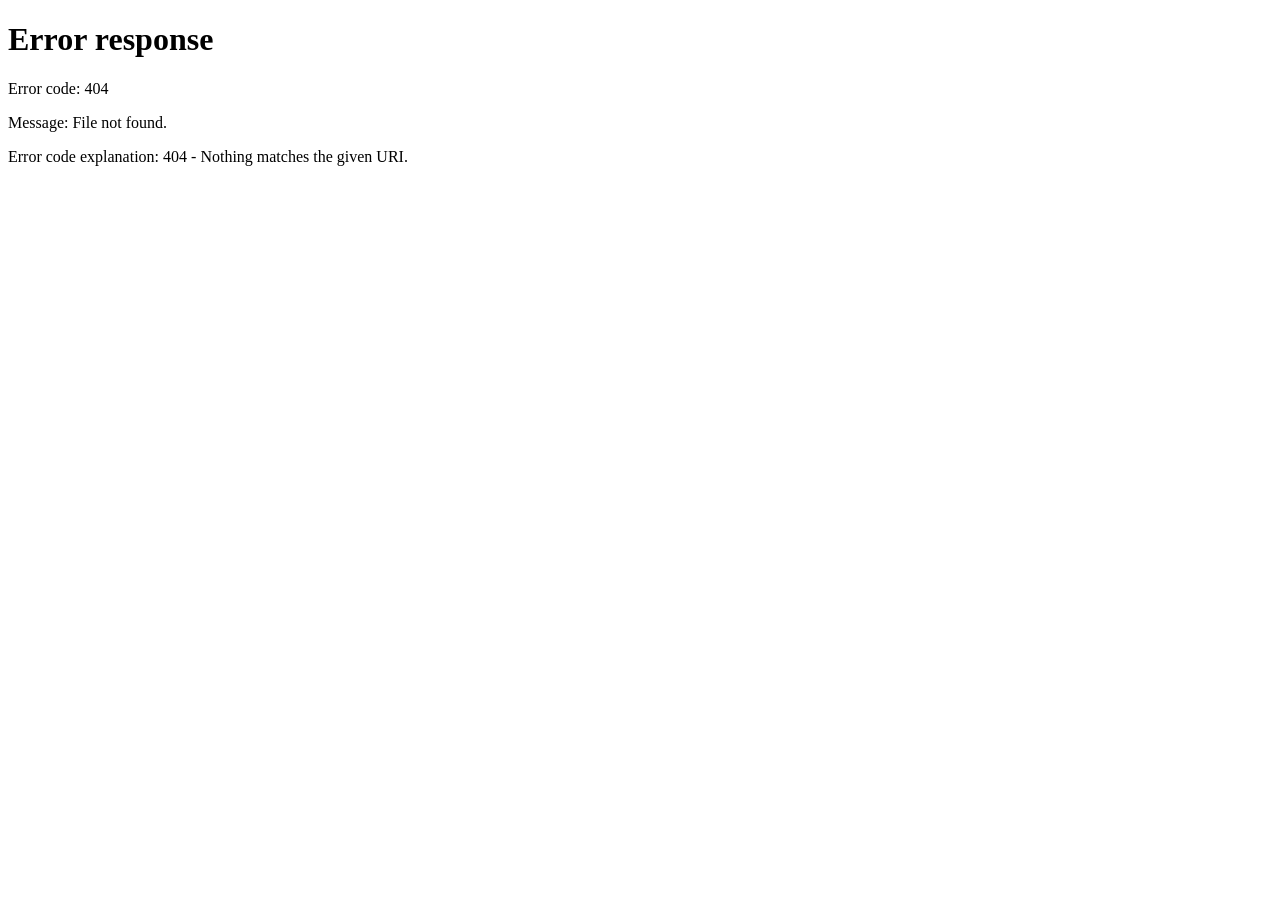
==== commit 6ee4f689: "Add food guide to itinerary" ====
--- a/index.html
+++ b/index.html
@@ -1,46 +1 @@
-<!doctype html>
-<html lang="zh-Hant">
-<head>
-<meta charset="utf-8">
-<meta name="viewport" content="width=device-width,initial-scale=1">
-<meta name="theme-color" content="#F3EFE5">
-<title>HUALIEN 03 DAYS｜花蓮三天兩夜</title>
-<link rel="preconnect" href="https://fonts.googleapis.com">
-<link rel="preconnect" href="https://fonts.gstatic.com" crossorigin>
-<link href="https://fonts.googleapis.com/css2?family=DM+Sans:wght@500;600;700&family=Noto+Sans+TC:wght@400;500;600;700;900&display=swap" rel="stylesheet">
-<style>
-:root{--paper:#F3EFE5;--paper2:#E9E3D7;--cream:#FBF8F1;--ink:#1D211E;--i80:rgba(29,33,30,.8);--i60:rgba(29,33,30,.6);--i42:rgba(29,33,30,.42);--line:rgba(29,33,30,.16);--brick:#B65F43;--sage:#75806E;--soft:#DCE2D8}
-*{box-sizing:border-box}html{scroll-behavior:smooth}body{margin:0;background:var(--paper);color:var(--ink);font-family:"Noto Sans TC",system-ui,-apple-system,sans-serif;line-height:1.72;-webkit-font-smoothing:antialiased}a{color:inherit}.en{font-family:"DM Sans",sans-serif}.wrap{width:min(calc(100% - 36px),1180px);margin:auto}.section{padding:104px 0}.label{display:inline-flex;align-items:center;gap:8px;font:700 .72rem/1 "DM Sans";letter-spacing:.16em;text-transform:uppercase}.label:before{content:"";width:18px;height:2px;background:currentColor}.headline{margin:16px 0 18px;max-width:850px;font-size:clamp(2.6rem,6vw,5.5rem);line-height:.95;font-weight:900;letter-spacing:-.055em}.dek{max-width:760px;margin:0;color:var(--i60);font-size:1rem;line-height:1.9}
-.hero{min-height:91vh;border-bottom:1px solid var(--line);background:linear-gradient(90deg,transparent 0 67%,rgba(182,95,67,.07) 67%)}.hero-grid{min-height:91vh;display:grid;grid-template-columns:1.5fr .5fr;border-left:1px solid var(--line);border-right:1px solid var(--line)}.hero-main{display:flex;flex-direction:column;justify-content:space-between;padding:36px 42px 48px;border-right:1px solid var(--line)}.mast{display:flex;align-items:flex-start;justify-content:space-between;gap:24px;padding-bottom:22px;border-bottom:1px solid var(--line)}.brand{font:900 clamp(2.2rem,5vw,4.8rem)/.86 "DM Sans";letter-spacing:-.065em}.meta{text-align:right;font:700 .72rem/1.55 "DM Sans";letter-spacing:.1em;color:var(--i60)}.hero-title{padding:54px 0 36px}.issue{color:var(--brick);font:700 .78rem/1 "DM Sans";letter-spacing:.16em;text-transform:uppercase}.hero h1{margin:14px 0 24px;font-size:clamp(4rem,10vw,9rem);line-height:.8;letter-spacing:-.075em;font-weight:900}.hero h1 small{display:block;margin-top:22px;font-size:clamp(1.5rem,3.3vw,3rem);line-height:1.05;letter-spacing:-.04em;color:var(--sage)}.hero-copy{max-width:720px;color:var(--i80);font-size:1.02rem;line-height:1.92}.stats{display:grid;grid-template-columns:repeat(4,1fr);border-top:1px solid var(--line)}.stat{min-height:104px;padding:18px 16px 12px;border-right:1px solid var(--line)}.stat:first-child{padding-left:0}.stat:last-child{border-right:0}.stat b{display:block;font:700 .72rem/1 "DM Sans";letter-spacing:.12em;color:var(--i42)}.stat span{display:block;margin-top:9px;font-size:.92rem;font-weight:700}.hero-side{display:flex;flex-direction:column}.side{padding:28px 24px;border-bottom:1px solid var(--line)}.side-no{font:900 clamp(4rem,8vw,7rem)/.8 "DM Sans";color:var(--brick);letter-spacing:-.08em}.side-copy{margin-top:18px;color:var(--i60);font-size:.88rem;line-height:1.8}.vertical{flex:1;display:flex;align-items:flex-end;justify-content:flex-end;padding:28px 24px}.vertical span{writing-mode:vertical-rl;font:700 .72rem/1.5 "DM Sans";letter-spacing:.18em;color:var(--i42)}
-nav{position:sticky;top:0;z-index:20;border-bottom:1px solid var(--line);background:rgba(243,239,229,.93);backdrop-filter:blur(15px)}nav .wrap{display:flex;justify-content:space-between;align-items:center;min-height:56px}.nav-brand{font:900 .9rem/1 "DM Sans"}.links{display:flex;gap:28px;overflow:auto}.links a{text-decoration:none;white-space:nowrap;color:var(--i60);font:700 .75rem/1 "DM Sans";letter-spacing:.08em;text-transform:uppercase;transition:.25s}.links a:hover{color:var(--brick);transform:translateY(-1px)}
-.intro{display:grid;grid-template-columns:.62fr 1.38fr;gap:70px;align-items:end;margin-bottom:54px}.big-no{font:900 clamp(6rem,14vw,12rem)/.72 "DM Sans";letter-spacing:-.08em;color:var(--sage)}.day{display:grid;grid-template-columns:155px 1fr 260px;border-top:2px solid var(--ink);margin-top:52px}.day-index{padding:26px 24px 30px 0;border-right:1px solid var(--line)}.num{font:900 4.2rem/.82 "DM Sans";letter-spacing:-.07em}.date{margin-top:16px;font:700 .8rem/1.5 "DM Sans";letter-spacing:.08em;color:var(--brick)}.day-main{padding:26px 34px 36px;border-right:1px solid var(--line)}.day-main h3{margin:0 0 8px;font-size:clamp(2rem,4vw,3.6rem);line-height:1.03;letter-spacing:-.05em;font-weight:900}.route{margin-bottom:28px;color:var(--i42);font:700 .78rem/1.5 "DM Sans";letter-spacing:.06em}.timeline{border-top:1px solid var(--line)}.row{display:grid;grid-template-columns:120px 1fr;gap:20px;padding:17px 0;border-bottom:1px solid var(--line)}.row time{font:700 .78rem/1.65 "DM Sans";color:var(--sage);letter-spacing:.04em}.row p{margin:0;color:var(--i80);font-size:.92rem;line-height:1.8}.weather{padding:26px 0 30px 26px}.wk{font:700 .7rem/1 "DM Sans";letter-spacing:.15em;text-transform:uppercase;color:var(--i42)}.temp{margin:12px 0 4px;font:900 3.15rem/.9 "DM Sans";letter-spacing:-.065em}.cond{font-weight:800;font-size:.88rem}.weather p{margin:10px 0 0;color:var(--i60);font-size:.82rem;line-height:1.75}.note{margin-top:22px;padding:14px 16px;background:var(--soft);color:var(--i80);font-size:.84rem;line-height:1.75;transform:rotate(-.4deg)}.reserved{display:inline-block;margin-left:8px;padding:3px 8px;background:var(--brick);color:white;font:800 .72rem/1.4 "DM Sans";letter-spacing:.04em}.forecast{margin-top:34px;padding-top:16px;border-top:1px solid var(--line);color:var(--i42);font-size:.8rem}
-.transport{display:grid;grid-template-columns:.85fr 1.15fr;gap:64px;align-items:start}.choice{margin:18px 0;font-size:clamp(2.6rem,5vw,4.8rem);line-height:.94;font-weight:900;letter-spacing:-.055em}.best{margin-top:34px;padding:26px;background:var(--ink);color:var(--paper)}.best b{display:block;margin-bottom:8px;color:#EBC56F;font:700 .72rem/1 "DM Sans";letter-spacing:.14em;text-transform:uppercase}.best strong{font-size:1.5rem;line-height:1.35}.best p{margin:12px 0 0;color:rgba(243,239,229,.68);font-size:.88rem;line-height:1.8}.scores{border-top:2px solid var(--ink)}.score{display:grid;grid-template-columns:52px 1fr 92px;gap:18px;align-items:center;min-height:92px;border-bottom:1px solid var(--line)}.rank{font:900 2.25rem/1 "DM Sans";color:var(--brick)}.score h3{margin:0 0 4px;font-size:1rem}.score p{margin:0;color:var(--i60);font-size:.83rem}.badge{justify-self:end;font-size:.73rem;font-weight:800;padding:6px 9px;border:1px solid var(--line)}
-.spot-head{display:grid;grid-template-columns:1fr 1fr;gap:70px;align-items:end;margin-bottom:40px}.routes{display:grid;grid-template-columns:1fr 1fr;border-top:2px solid var(--ink);border-bottom:1px solid var(--line);margin-bottom:40px}.route-guide{padding:20px 22px 21px 0}.route-guide+ .route-guide{padding-left:22px;border-left:1px solid var(--line)}.route-guide b{display:block;margin-bottom:7px;font-size:.9rem}.route-guide span{color:var(--i60);font-size:.84rem;line-height:1.75}.spot-list{border-top:2px solid var(--ink)}.spot{display:grid;grid-template-columns:110px 260px 1fr 170px;gap:24px;align-items:start;padding:30px 0;border-bottom:1px solid var(--line);transition:.25s}.spot:hover{padding-left:10px;background:rgba(255,255,255,.18)}.spot-no{font:900 3.5rem/.8 "DM Sans";letter-spacing:-.07em;color:var(--sage)}.spot.featured .spot-no{color:var(--brick)}.spot h3{margin:0;font-size:1.25rem;line-height:1.4}.spot p{margin:0;color:var(--i60);font-size:.9rem;line-height:1.86}.spot-meta{display:grid;gap:7px;justify-items:start;font-size:.76rem;color:var(--i60)}.spot-meta span{padding:5px 7px;border:1px solid var(--line)}
-.utility{display:grid;grid-template-columns:.75fr 1.25fr;gap:64px}.utility-list{border-top:2px solid var(--ink)}.utility-item{display:flex;justify-content:space-between;gap:18px;padding:18px 0;border-bottom:1px solid var(--line);text-decoration:none;transition:.22s}.utility-item:hover{padding-left:8px;color:var(--brick)}.utility-item span{font-weight:800}.utility-item small{color:var(--i42)}footer{padding:42px 0 54px;border-top:1px solid var(--line);color:var(--i42)}.footer{display:flex;justify-content:space-between;align-items:flex-end;gap:24px}.footer-title{font:900 2rem/1 "DM Sans";letter-spacing:-.055em}.footer-meta{text-align:right;font-size:.76rem}
-@media(max-width:960px){.hero-grid{grid-template-columns:1fr}.hero-main{border-right:0}.hero-side{display:none}.stats{grid-template-columns:1fr 1fr}.intro,.transport,.spot-head,.utility{grid-template-columns:1fr;gap:30px}.big-no{font-size:7rem}.day{grid-template-columns:120px 1fr}.weather{grid-column:1/-1;border-top:1px solid var(--line);padding-left:0;display:grid;grid-template-columns:150px 120px 1fr;gap:18px}.routes{grid-template-columns:1fr}.route-guide+ .route-guide{padding-left:0;border-left:0;border-top:1px solid var(--line)}.spot{grid-template-columns:82px 200px 1fr}.spot-meta{grid-column:3}}
-@media(max-width:680px){.wrap{width:min(calc(100% - 24px),1180px)}.section{padding:72px 0}.hero,.hero-grid{min-height:82vh}.hero-main{padding:22px 18px 30px}.brand{font-size:2.2rem}.meta{font-size:.62rem}.hero h1{font-size:clamp(4rem,21vw,6.3rem)}.stats{grid-template-columns:1fr}.stat,.stat:first-child{padding:14px 0;border-right:0;border-top:1px solid var(--line)}.nav-brand{display:none}.links{gap:20px}.day{grid-template-columns:1fr;margin-top:38px}.day-index{display:flex;justify-content:space-between;align-items:end;border-right:0;border-bottom:1px solid var(--line);padding:18px 0}.date{margin:0;text-align:right}.day-main{padding:22px 0;border-right:0}.row{grid-template-columns:88px 1fr;gap:14px}.weather{display:block;padding:20px 0 0}.score{grid-template-columns:42px 1fr}.badge{grid-column:2;justify-self:start;margin-bottom:10px}.spot{grid-template-columns:62px 1fr;gap:16px}.spot p,.spot-meta{grid-column:2}.footer{display:block}.footer-meta{text-align:left;margin-top:16px}}
-</style>
-</head>
-<body>
-<header class="hero"><div class="wrap hero-grid"><div class="hero-main"><div class="mast"><div class="brand">HUALIEN<br>03 DAYS</div><div class="meta">VOL. 01<br>24—26 AUG 2026<br>TRAVEL NOTE</div></div><div class="hero-title"><div class="issue">A little trip to the valley</div><h1>花蓮。<small>住壽豐，往南慢慢走。</small></h1><p class="hero-copy">8/24 晚上抵達花蓮、兩晚都住壽豐。8/25 用一天慢慢玩瑞穗，19:30 回花蓮市吃福子 fuzi；8/26 再把完整白天留給玉里與赤科山，晚餐後回台北。</p></div><div class="stats"><div class="stat"><b>STAY</b><span>壽豐 × 2 nights</span></div><div class="stat"><b>DAY 02</b><span>瑞穗 / Ruisui</span></div><div class="stat"><b>DINNER</b><span>福子 fuzi · 19:30</span></div><div class="stat"><b>DAY 03</b><span>玉里＋赤科山</span></div></div></div><aside class="hero-side"><div class="side"><div class="side-no">03</div><div class="side-copy">兩個完整白天。<br>一天給瑞穗，<br>一天留給山。</div></div><div class="side"><div class="label" style="color:var(--brick)">BEST PLAN</div><div class="side-copy">Long ride by train.<br>Local ride by scooter.</div></div><div class="vertical"><span>HUALIEN CITY GUIDE / SUMMER 2026</span></div></aside></div></header>
-<nav><div class="wrap"><div class="nav-brand">HUALIEN / 03</div><div class="links"><a href="#plan">Plan</a><a href="#transport">Transport</a><a href="#spots">Spot Index</a><a href="#links">Useful Links</a></div></div></nav>
-<main>
-<section id="plan" class="section"><div class="wrap"><div class="intro"><div class="big-no">03</div><div><div class="label" style="color:var(--brick)">Three days, two full days</div><h2 class="headline">別把行程塞滿。<br>把時間留給值得的地方。</h2><p class="dek">第一晚只負責抵達。Day 2 配合 19:30 的晚餐，把瑞穗排成舒服的一日遊；Day 3 再往玉里、赤科山走。天氣資訊放在每一天右側，先決定戶外行程要放前還是放後。</p></div></div>
-<article class="day"><div class="day-index"><div class="num">01</div><div class="date">MON<br>08.24</div></div><div class="day-main"><h3>花蓮市 → 壽豐</h3><div class="route">TAIPEI → HUALIEN CITY → SHOUFENG</div><div class="timeline"><div class="row"><time>晚上</time><p>抵達花蓮市。第一晚不安排正式景點，不讓旅行一開始就變成趕場。</p></div><div class="row"><time>DINNER</time><p>依抵達時間在花蓮市簡單吃晚餐或宵夜，再前往壽豐。</p></div><div class="row"><time>STAY</time><p>入住壽豐，早點休息。這晚的任務只有一個：把體力留給明天。</p></div></div><div class="note">EDITOR'S NOTE — 第一晚玩少一點，第二天會好玩很多。</div></div><aside class="weather"><div class="wk">Weather / Hualien</div><div class="temp">33°<span style="font-size:1.35rem;color:var(--i42)"> / 25°</span></div><div class="cond">雷雨後轉多雲</div><p>晚間約 30→28°C，仍偏悶熱。輕便雨具放在最容易拿的位置。</p></aside></article>
-<article class="day"><div class="day-index"><div class="num">02</div><div class="date">TUE<br>08.25</div></div><div class="day-main"><h3>瑞穗 × 福子 fuzi</h3><div class="route">SHOUFENG → RUISUI → HUALIEN CITY → SHOUFENG</div><div class="timeline"><div class="row"><time>AM</time><p>壽豐搭火車到瑞穗，到站後租機車。</p></div><div class="row"><time>10:00—13:00</time><p>瑞穗牧場 → 舞鶴台地。餵牛、看鴕鳥、吃鮮奶，再往茶園與北回歸線方向慢慢走。</p></div><div class="row"><time>PM</time><p>天氣穩定就繼續田園／茶園；若開始下雨，直接換成瑞穗溫泉，反而更舒服。</p></div><div class="row"><time>16:30—17:00</time><p>開始收尾，回瑞穗站還車，搭火車北上。</p></div><div class="row"><time>19:30</time><p><strong>福子 fuzi 晚餐</strong><span class="reserved">RESERVED</span></p></div><div class="row"><time>NIGHT</time><p>晚餐後回壽豐住宿。</p></div></div><div class="note">EDITOR'S NOTE — 這天不追求踩點數量。19:30 能從容坐進福子，就是最好的節奏。</div></div><aside class="weather"><div class="wk">Weather / Ruisui</div><div class="temp">29°<span style="font-size:1.35rem;color:var(--i42)"> / 22°</span></div><div class="cond">多雲、間歇陣雨</div><p>上午與午後都有陣雨機會。機車行程照走，但雨衣務必隨身。</p></aside></article>
-<article class="day"><div class="day-index"><div class="num">03</div><div class="date">WED<br>08.26</div></div><div class="day-main"><h3>玉里 × 赤科山</h3><div class="route">SHOUFENG → YULI → CHIKE MOUNTAIN → HUALIEN → TAIPEI</div><div class="timeline"><div class="row"><time>EARLY AM</time><p>退房／寄放行李後，搭早班火車到玉里並租機車。</p></div><div class="row"><time>AM—NOON</time><p>上赤科山看金針花田與山景，也可以順帶找「赤科三景」。山路窄，慢慢騎比較好。</p></div><div class="row"><time>PM</time><p>回玉里鎮上吃玉里麵、散步、還車。若山上天氣不好，多出的時間就留給小鎮。</p></div><div class="row"><time>EVENING</time><p>回花蓮市吃晚餐、取行李。</p></div><div class="row"><time>NIGHT</time><p>花蓮站搭車回台北。</p></div></div><div class="note">EDITOR'S NOTE — 天氣好就早上山；山況不漂亮，就把時間留給玉里，不需要硬騎。</div></div><aside class="weather"><div class="wk">Weather / Yuli</div><div class="temp">30°<span style="font-size:1.35rem;color:var(--i42)"> / 20°</span></div><div class="cond">上午晴到多雲，午後短暫雨</div><p>赤科山盡量早上去。中午到下午有陣雨機會，山區路況比平地更值得留意。</p></aside></article>
-<div class="forecast">WEATHER NOTE / 預報更新於 8/18。8/24–8/26 仍屬中期預報，出發前 1–2 天再確認一次最實用。</div></div></section>
-<section id="transport" class="section" style="background:var(--paper2)"><div class="wrap transport"><div><div class="label" style="color:var(--brick)">How to move</div><h2 class="choice">長途搭火車，<br>當地再騎。</h2><p class="dek">Day 2 有 19:30 晚餐，Day 3 晚上又要回台北。這種行程下，全程騎機車不是真的比較自由，而是更容易累。</p><div class="best"><b>Best Choice</b><strong>火車吃掉距離，機車負責最後一段。</strong><p>壽豐到瑞穗／玉里交給臺鐵；到了當地再租車串牧場、茶園與山區景點。</p></div></div><div class="scores"><div class="score"><div class="rank">1</div><div><h3>火車＋當地機車</h3><p>時間最好掌握、體力最省，也最符合這次固定晚餐與返程。</p></div><div class="badge">RECOMMENDED</div></div><div class="score"><div class="rank">2</div><div><h3>全程機車</h3><p>做得到，但 Day 3 回花蓮市再回台北，後半段會很像耐力賽。</p></div><div class="badge">OK</div></div><div class="score"><div class="rank">3</div><div><h3>全程火車</h3><p>站與站很方便，但最後一段到牧場、茶園、赤科山會受限。</p></div><div class="badge">LIMITED</div></div></div></div></section>
-<section id="spots" class="section"><div class="wrap"><div class="spot-head"><div><div class="label" style="color:var(--brick)">Spot Index 01—06</div><h2 class="headline">不是打卡清單。<br>是六個值得停下來的地方。</h2></div><p class="dek">Day 2 選 2～3 個瑞穗景點就夠；Day 3 把大部分時間留給赤科山。每一站都附上建議停留時間，照節奏玩就好。</p></div><div class="routes"><div class="route-guide"><b>DAY 02 / BEST ROUTE</b><span>瑞穗站 → 瑞穗牧場 → 舞鶴台地／北回歸線 →（視天氣）瑞穗溫泉 → 瑞穗站 → 花蓮市</span></div><div class="route-guide"><b>DAY 03 / BEST ROUTE</b><span>玉里站 → 赤科山 → 玉里麵／小鎮散步 → 玉里站 → 花蓮市晚餐 → 台北</span></div></div><div class="spot-list">
-<article class="spot"><div class="spot-no">01</div><h3>瑞穗牧場</h3><p>位在舞鶴台地北側，是瑞穗最好安排、也最沒有壓力的一站。可以看乳牛與鴕鳥、餵牛、坐在戶外吃鮮奶相關產品。很適合拿來開始 Day 2。</p><div class="spot-meta"><span>60–90 MIN</span><span>DAY 02 AM</span></div></article>
-<article class="spot"><div class="spot-no">02</div><h3>舞鶴台地／茶園<br>＋北回歸線</h3><p>瑞穗代表性的茶區，可以把喝茶、茶園與台 9 線旁的北回歸線標誌串在一起。這裡最好的玩法不是趕景點，而是沿途看中央山脈與縱谷。</p><div class="spot-meta"><span>60–90 MIN</span><span>AFTER LUNCH</span></div></article>
-<article class="spot"><div class="spot-no">03</div><h3>瑞穗溫泉</h3><p>富含鐵質的泉水氧化後會形成帶金黃色調的湯花，因此也常被稱為黃金湯。不用硬排；Day 2 午後若開始下雨，把戶外行程換成泡湯反而很合理。</p><div class="spot-meta"><span>60–120 MIN</span><span>RAIN PLAN</span></div></article>
-<article class="spot featured"><div class="spot-no">04</div><h3>福子 fuzi</h3><p>Day 2 唯一完全不能移動的節點：19:30 已訂位。把 17:00 前後離開瑞穗當作心理上的截止線，還車、搭火車、進花蓮市都會更從容。</p><div class="spot-meta"><span>19:30</span><span>RESERVED</span></div></article>
-<article class="spot featured"><div class="spot-no">05</div><h3>赤科山</h3><p>海拔約 900 公尺，8–9 月是金針花季。除了整片山坡的花海，也可以留意千噸石龜、火成岩巨石與汪家古厝等「赤科三景」。這是 Day 3 真正值得保留大段時間的地方。</p><div class="spot-meta"><span>2.5–4 HRS</span><span>DAY 03 MAIN</span></div></article>
-<article class="spot"><div class="spot-no">06</div><h3>玉里小鎮<br>＋玉里麵</h3><p>玉里不是只拿來轉乘。下山後留一點時間吃玉里麵、買飲料、走走，再回車站還車，會讓 Day 3 不只是「上山—下山—趕火車」。</p><div class="spot-meta"><span>60–90 MIN</span><span>AFTER MOUNTAIN</span></div></article>
-</div></div></section>
-<section id="links" class="section" style="background:var(--cream)"><div class="wrap utility"><div><div class="label" style="color:var(--brick)">Before you go</div><h2 class="choice">最後，只需要<br>再查三件事。</h2><p class="dek">臺鐵班次、赤科山當日天氣／交管，以及 Day 3 回台北的車次。其他行程保留一點彈性就好。</p></div><div class="utility-list"><a class="utility-item" href="https://www.railway.gov.tw/" target="_blank" rel="noopener"><span>臺鐵官方</span><small>TRAIN / TIMETABLE ↗</small></a><a class="utility-item" href="https://tour-hualien.hl.gov.tw/" target="_blank" rel="noopener"><span>花蓮觀光資訊網</span><small>LOCAL INFO ↗</small></a><a class="utility-item" href="https://www.erv-nsa.gov.tw/" target="_blank" rel="noopener"><span>花東縱谷國家風景區</span><small>VALLEY INFO ↗</small></a></div></div></section>
-</main>
-<footer><div class="wrap footer"><div class="footer-title">HUALIEN / 03 DAYS</div><div class="footer-meta">24—26 AUG 2026<br>SHOUFENG · RUISUI · YULI</div></div></footer>
-</body>
-</html>+<!doctype html><html lang="zh-Hant"><head><meta charset="utf-8"><meta name="viewport" content="width=device-width,initial-scale=1"><title>HUALIEN 03 DAYS｜花蓮三天兩夜</title></head><body><script>fetch('base.html').then(r=>r.text()).then(t=>{const d=new DOMParser().parseFromString(t,'text/html');const css=`<style>.food-intro{display:grid;grid-template-columns:.78fr 1.22fr;gap:70px;align-items:end;margin-bottom:44px}.food-list{border-top:2px solid var(--ink)}.food-item{display:grid;grid-template-columns:90px 210px 1fr 160px;gap:24px;padding:28px 0;border-bottom:1px solid var(--line);align-items:start;transition:padding-left .25s ease,background .25s ease}.food-item:hover{padding-left:10px;background:rgba(255,255,255,.18)}.food-no{font:900 2.8rem/.84 "DM Sans",sans-serif;letter-spacing:-.07em;color:var(--brick)}.food-name h3{margin:0 0 6px;font-size:1.1rem;line-height:1.4}.food-name small{display:block;color:var(--ink-42);font:700 .7rem/1.45 "DM Sans","Noto Sans TC",sans-serif;letter-spacing:.08em;text-transform:uppercase}.food-copy p{margin:0;color:var(--ink-60);font-size:.88rem;line-height:1.82}.food-order{margin-top:8px!important;color:var(--ink-80)!important;font-weight:700}.food-side{display:grid;gap:8px;justify-items:start}.food-tag{display:inline-block;padding:5px 7px;border:1px solid var(--line);color:var(--ink-60);font-size:.72rem;font-weight:800}.food-link{display:inline-flex;align-items:center;gap:5px;margin-top:4px;color:var(--brick);text-decoration:none;font:700 .7rem/1 "DM Sans",sans-serif;letter-spacing:.08em;transition:transform .22s ease}.food-link:hover{transform:translateX(3px)}.food-note{margin-top:28px;padding:17px 19px;border-left:4px solid #C9A24D;background:rgba(255,255,255,.26);color:var(--ink-60);font-size:.84rem;line-height:1.8}@media(max-width:960px){.food-intro{grid-template-columns:1fr;gap:28px}.food-item{grid-template-columns:72px 190px 1fr}.food-side{grid-column:3}}@media(max-width:680px){.food-item{grid-template-columns:54px 1fr;gap:14px}.food-name,.food-copy,.food-side{grid-column:2}.food-copy{margin-top:-6px}}</style>`;d.head.insertAdjacentHTML('beforeend',css);const nav=d.querySelector('.nav-links');if(nav)nav.insertAdjacentHTML('beforeend','<a href="#food">Eat Guide</a>');const food=`<section id="food" class="section" style="background:var(--paper-2)"><div class="wrap"><div class="food-intro"><div><div class="label" style="color:var(--brick)">Eat Guide 01—07</div><h2 class="headline">旅途中，<br>留幾餐給在地味道。</h2></div><p class="dek">不需要每一家都吃。Day 1 看抵達時間挑一個花蓮老味道；Day 2 在瑞穗吃一份小吃，晚上把胃留給福子；Day 3 下赤科山後再用玉里麵與臭豆腐收尾。營業時間容易變，真正要去的店出發前再確認一次。</p></div><div class="food-list"><article class="food-item"><div class="food-no">01</div><div class="food-name"><h3>廟口紅茶</h3><small>HUALIEN CITY / OLD SCHOOL</small></div><div class="food-copy"><p>花蓮舊城區很有代表性的老店，最有記憶點的是二樓飲料透過鋼管送到一樓。比起正餐，更適合當 Day 1 抵達後的輕食或甜湯補給。</p><p class="food-order">TRY / 鋼管紅茶、花生湯、杏仁湯、古早味小點。</p></div><div class="food-side"><span class="food-tag">DAY 01 · IF EARLY</span><span class="food-tag">LIGHT BITE</span><a class="food-link" href="https://www.google.com/maps/search/?api=1&query=%E5%BB%9F%E5%8F%A3%E7%B4%85%E8%8C%B6+%E8%8A%B1%E8%93%AE" target="_blank" rel="noopener">MAP ↗</a></div></article><article class="food-item"><div class="food-no">02</div><div class="food-name"><h3>公正包子</h3><small>HUALIEN CITY / QUICK BITE</small></div><div class="food-copy"><p>如果第一晚想吃得更像一餐，可以把它當快速解法：蒸餃、小籠包、湯麵都能迅速解決晚餐，而且不用把 Day 1 排得太正式。</p><p class="food-order">TRY / 小籠包＋蒸餃；想吃飽再加一碗湯或麵。</p></div><div class="food-side"><span class="food-tag">DAY 01</span><span class="food-tag">FAST & EASY</span><a class="food-link" href="https://www.google.com/maps/search/?api=1&query=%E5%85%AC%E6%AD%A3%E5%8C%85%E5%AD%90+%E8%8A%B1%E8%93%AE" target="_blank" rel="noopener">MAP ↗</a></div></article><article class="food-item"><div class="food-no">03</div><div class="food-name"><h3>瑞穗綠茶肉圓</h3><small>RUISUI / LOCAL CLASSIC</small></div><div class="food-copy"><p>離瑞穗車站很近，肉圓外皮加入舞鶴綠茶元素，是很有「這裡才吃得到」感的小吃。份量不需要吃太多，剛好可以留胃給下午與晚上的行程。</p><p class="food-order">TRY / 綠茶肉圓；想配湯可看當天的四神湯或小腸薑絲湯。</p></div><div class="food-side"><span class="food-tag">DAY 02 · LUNCH</span><span class="food-tag">NEAR STATION</span><a class="food-link" href="https://www.google.com/maps/search/?api=1&query=%E7%91%9E%E7%A9%97%E7%B6%A0%E8%8C%B6%E8%82%89%E5%9C%93" target="_blank" rel="noopener">MAP ↗</a></div></article><article class="food-item"><div class="food-no">04</div><div class="food-name"><h3>涂媽媽肉粽</h3><small>RUISUI / TAKE AWAY</small></div><div class="food-copy"><p>瑞穗另一個經典選項，特色是兩種糯米混合、搭配滷肉內餡。很適合當 Day 2 的第二份小吃，或直接外帶一顆路上吃，不需要特地排一個完整用餐時段。</p><p class="food-order">TRY / 招牌香粽＋四神湯。</p></div><div class="food-side"><span class="food-tag">DAY 02</span><span class="food-tag">SNACK / TAKEAWAY</span><a class="food-link" href="https://www.google.com/maps/search/?api=1&query=%E6%B6%82%E5%AA%BD%E5%AA%BD%E8%82%89%E7%B2%BD+%E7%91%9E%E7%A9%97" target="_blank" rel="noopener">MAP ↗</a></div></article><article class="food-item"><div class="food-no">05</div><div class="food-name"><h3>福子 fuzi</h3><small>HUALIEN CITY / RESERVED DINNER</small></div><div class="food-copy"><p>Day 2 的主角。白天瑞穗不要吃得太撐，就是為了 19:30 能好好坐下來吃這餐。這一間不需要再塞其他安排，晚餐本身就是當天的收尾。</p><p class="food-order">PLAN / 17:00 前後離開瑞穗，替還車、火車與市區移動留緩衝。</p></div><div class="food-side"><span class="food-tag" style="border-color:var(--brick);color:var(--brick)">19:30 RESERVED</span><span class="food-tag">DAY 02 MAIN</span><a class="food-link" href="https://www.google.com/maps/search/?api=1&query=%E7%A6%8F%E5%AD%90+fuzi+%E8%8A%B1%E8%93%AE" target="_blank" rel="noopener">MAP ↗</a></div></article><article class="food-item"><div class="food-no">06</div><div class="food-name"><h3>玉里麵</h3><small>YULI / MUST EAT</small></div><div class="food-copy"><p>赤科山下山後最合理的一餐。玉里麵的麵條直接煮熟拌油，口感細而有彈性，最經典就是油蔥、肉片與芹菜的簡單組合。鎮上老店很多，選順路的一家就可以。</p><p class="food-order">TRY / 乾玉里麵＋一盤黑白切；例如傳統美食玉里麵或橋頭麵。</p></div><div class="food-side"><span class="food-tag">DAY 03 · LUNCH</span><span class="food-tag">AFTER MOUNTAIN</span><a class="food-link" href="https://www.google.com/maps/search/?api=1&query=%E7%8E%89%E9%87%8C%E9%BA%B5+%E8%8A%B1%E8%93%AE%E7%8E%89%E9%87%8C" target="_blank" rel="noopener">MAP ↗</a></div></article><article class="food-item"><div class="food-no">07</div><div class="food-name"><h3>玉里橋頭臭豆腐</h3><small>YULI / CRISPY SNACK</small></div><div class="food-copy"><p>如果下山後還有胃，這家很適合和玉里麵組成「一正餐＋一小吃」。外層炸得酥、裡面保留豆腐口感，再配台式泡菜，是玉里很有代表性的排隊小吃。</p><p class="food-order">TRY / 原味臭豆腐；兩個人以上再考慮多點一份。</p></div><div class="food-side"><span class="food-tag">DAY 03</span><span class="food-tag">OPTIONAL SECOND STOP</span><a class="food-link" href="https://www.google.com/maps/search/?api=1&query=%E7%8E%89%E9%87%8C%E6%A9%8B%E9%A0%AD%E8%87%AD%E8%B1%86%E8%85%90" target="_blank" rel="noopener">MAP ↗</a></div></article></div><div class="food-note"><strong style="color:var(--ink)">FOOD NOTE /</strong> Day 3 晚上回花蓮市後不要再追遠距離名店。返台北車次優先，若時間壓縮，就在花蓮站周邊簡單吃；真正值得特地安排的美食，已經放在 Day 1–3 白天的動線裡。</div></div></section>`;const links=d.querySelector('#links');if(links)links.insertAdjacentHTML('beforebegin',food);document.open();document.write('<!doctype html>'+d.documentElement.outerHTML);document.close();}).catch(()=>{document.body.innerHTML='<p style="font-family:system-ui;padding:32px">網站載入失敗，請重新整理。</p>'});</script></body></html>
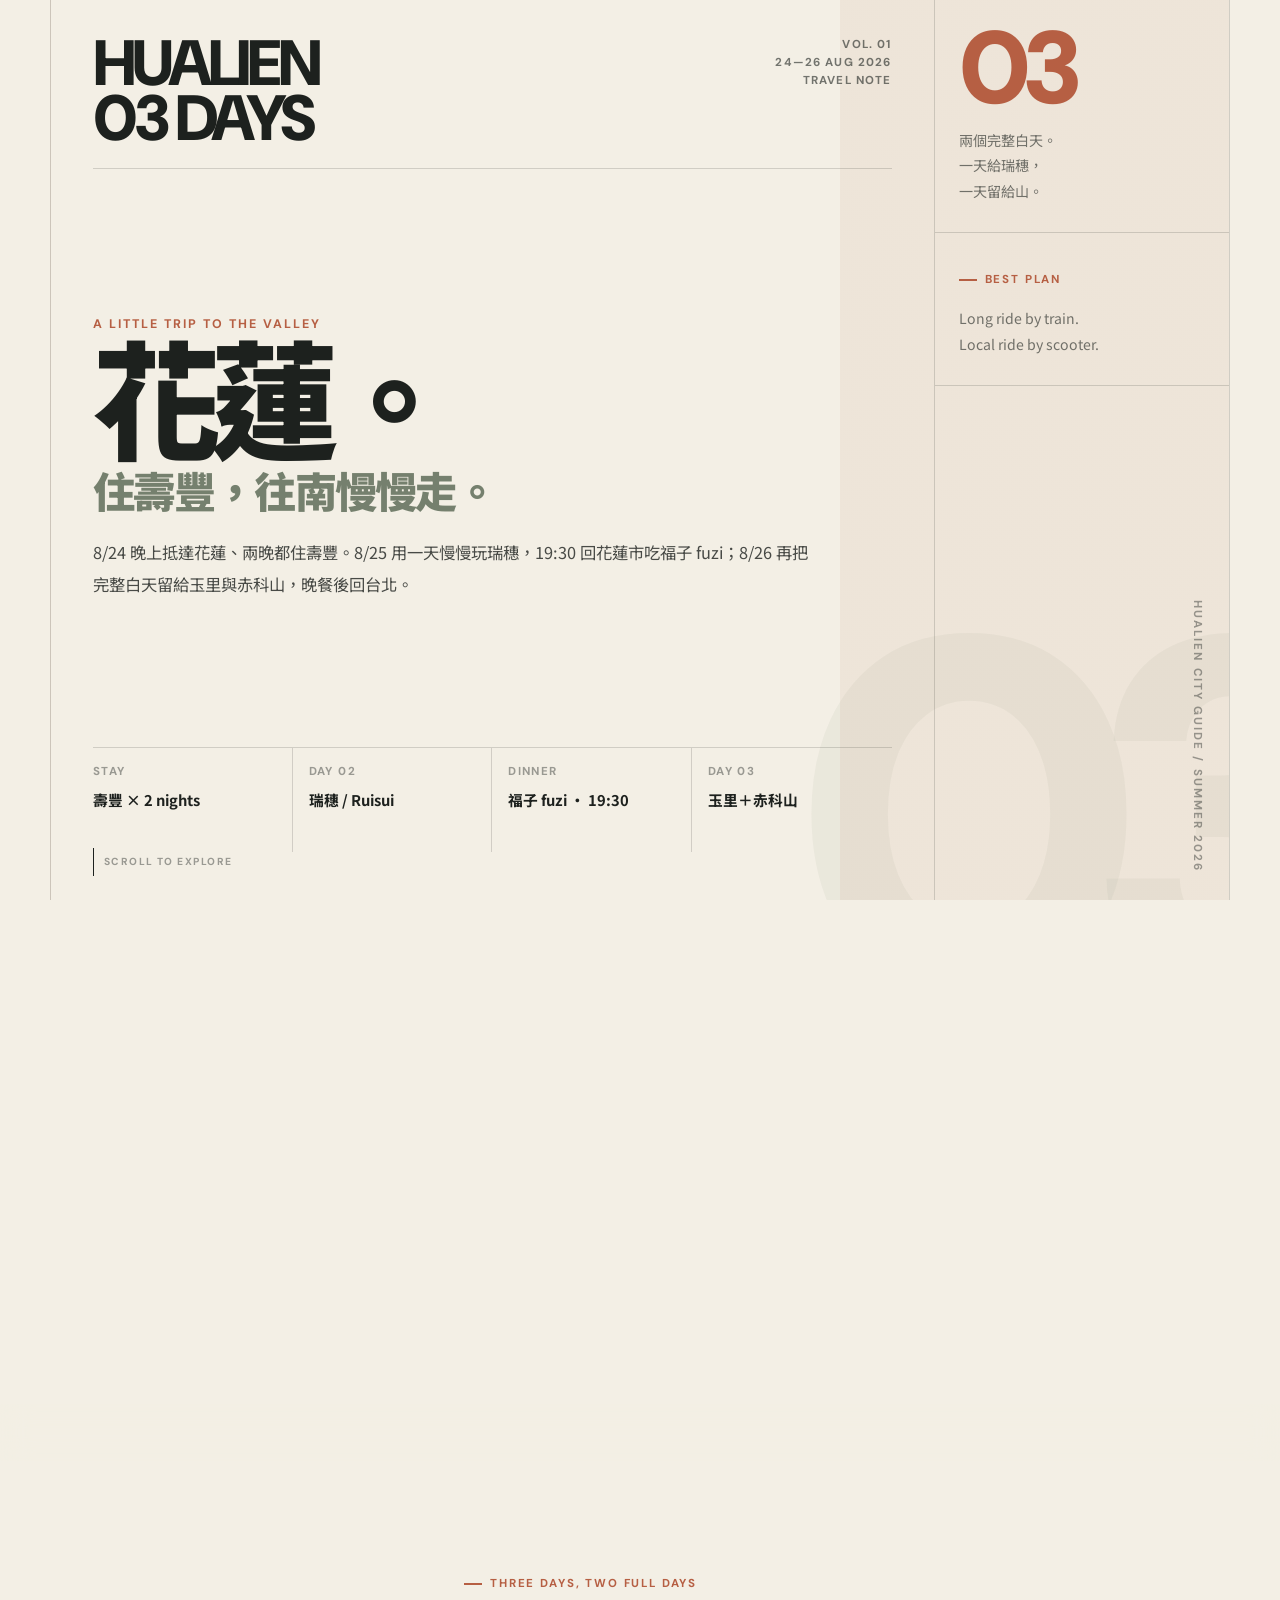
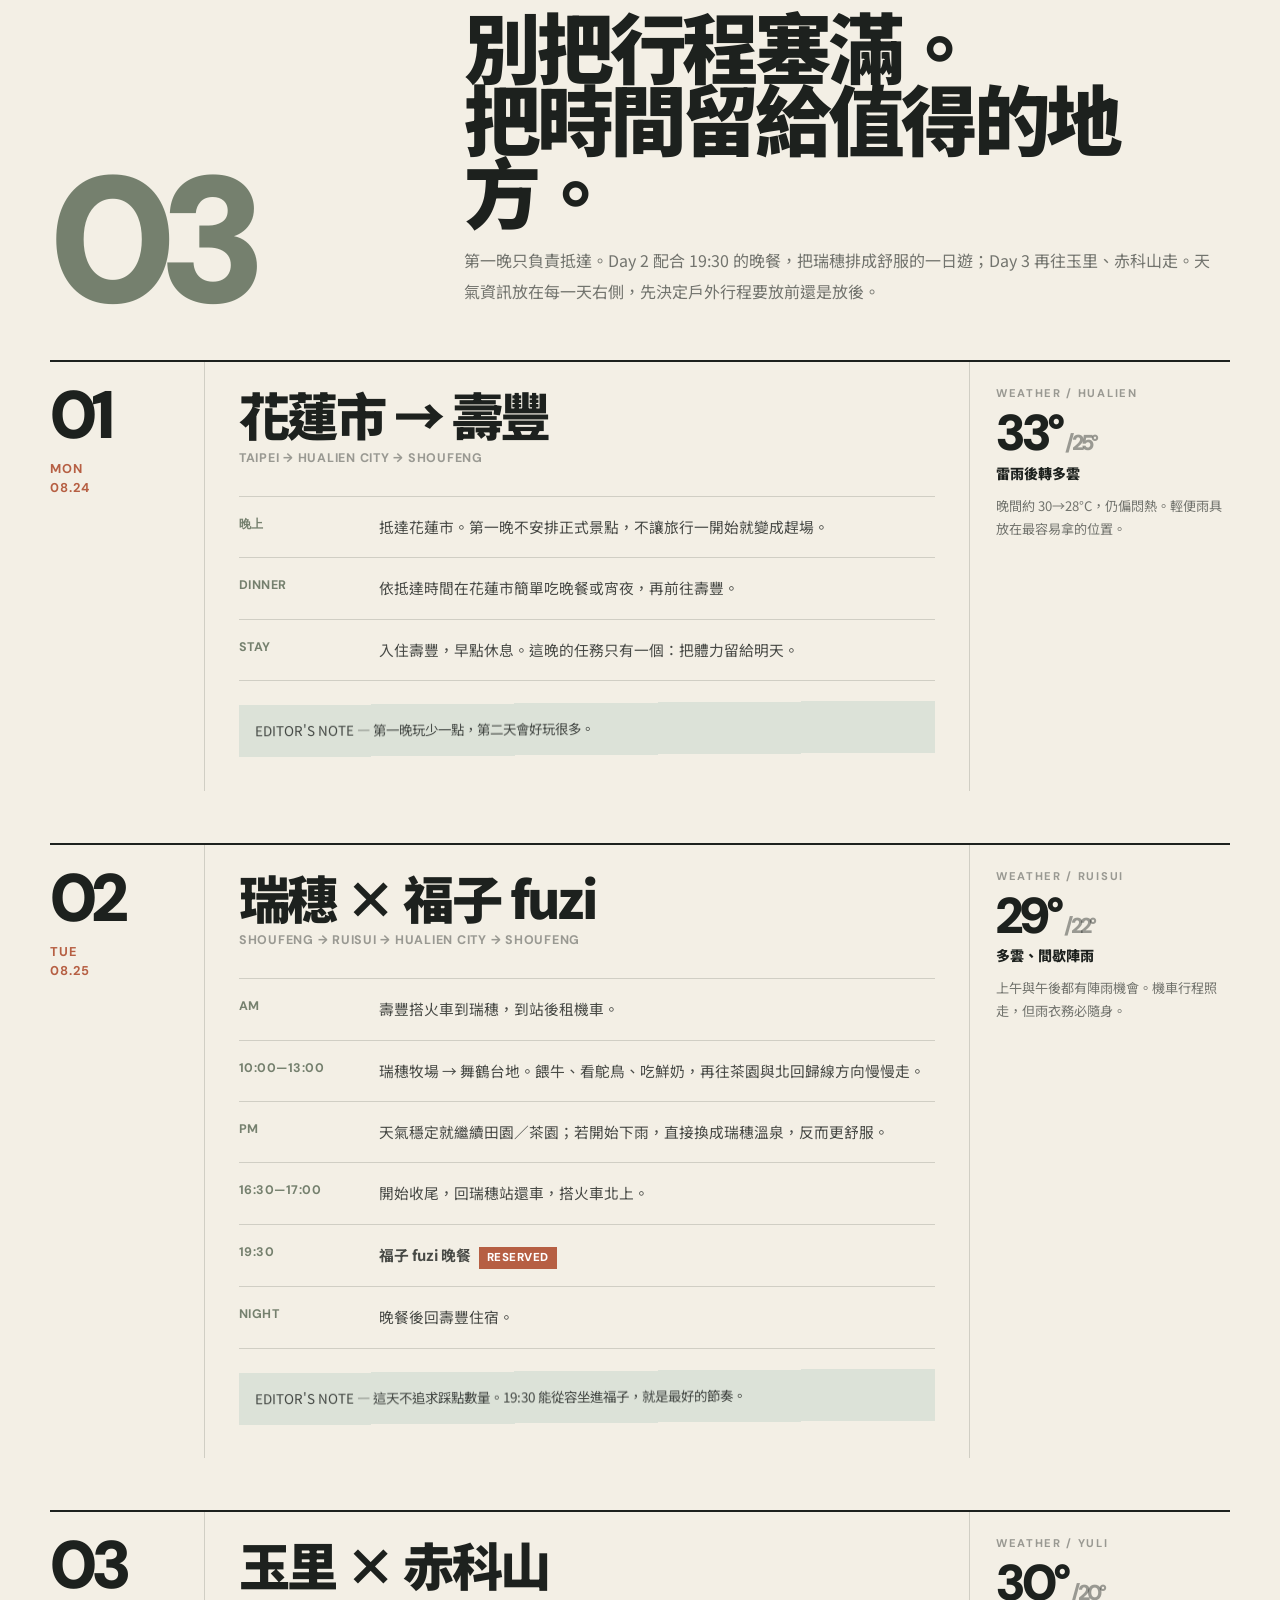
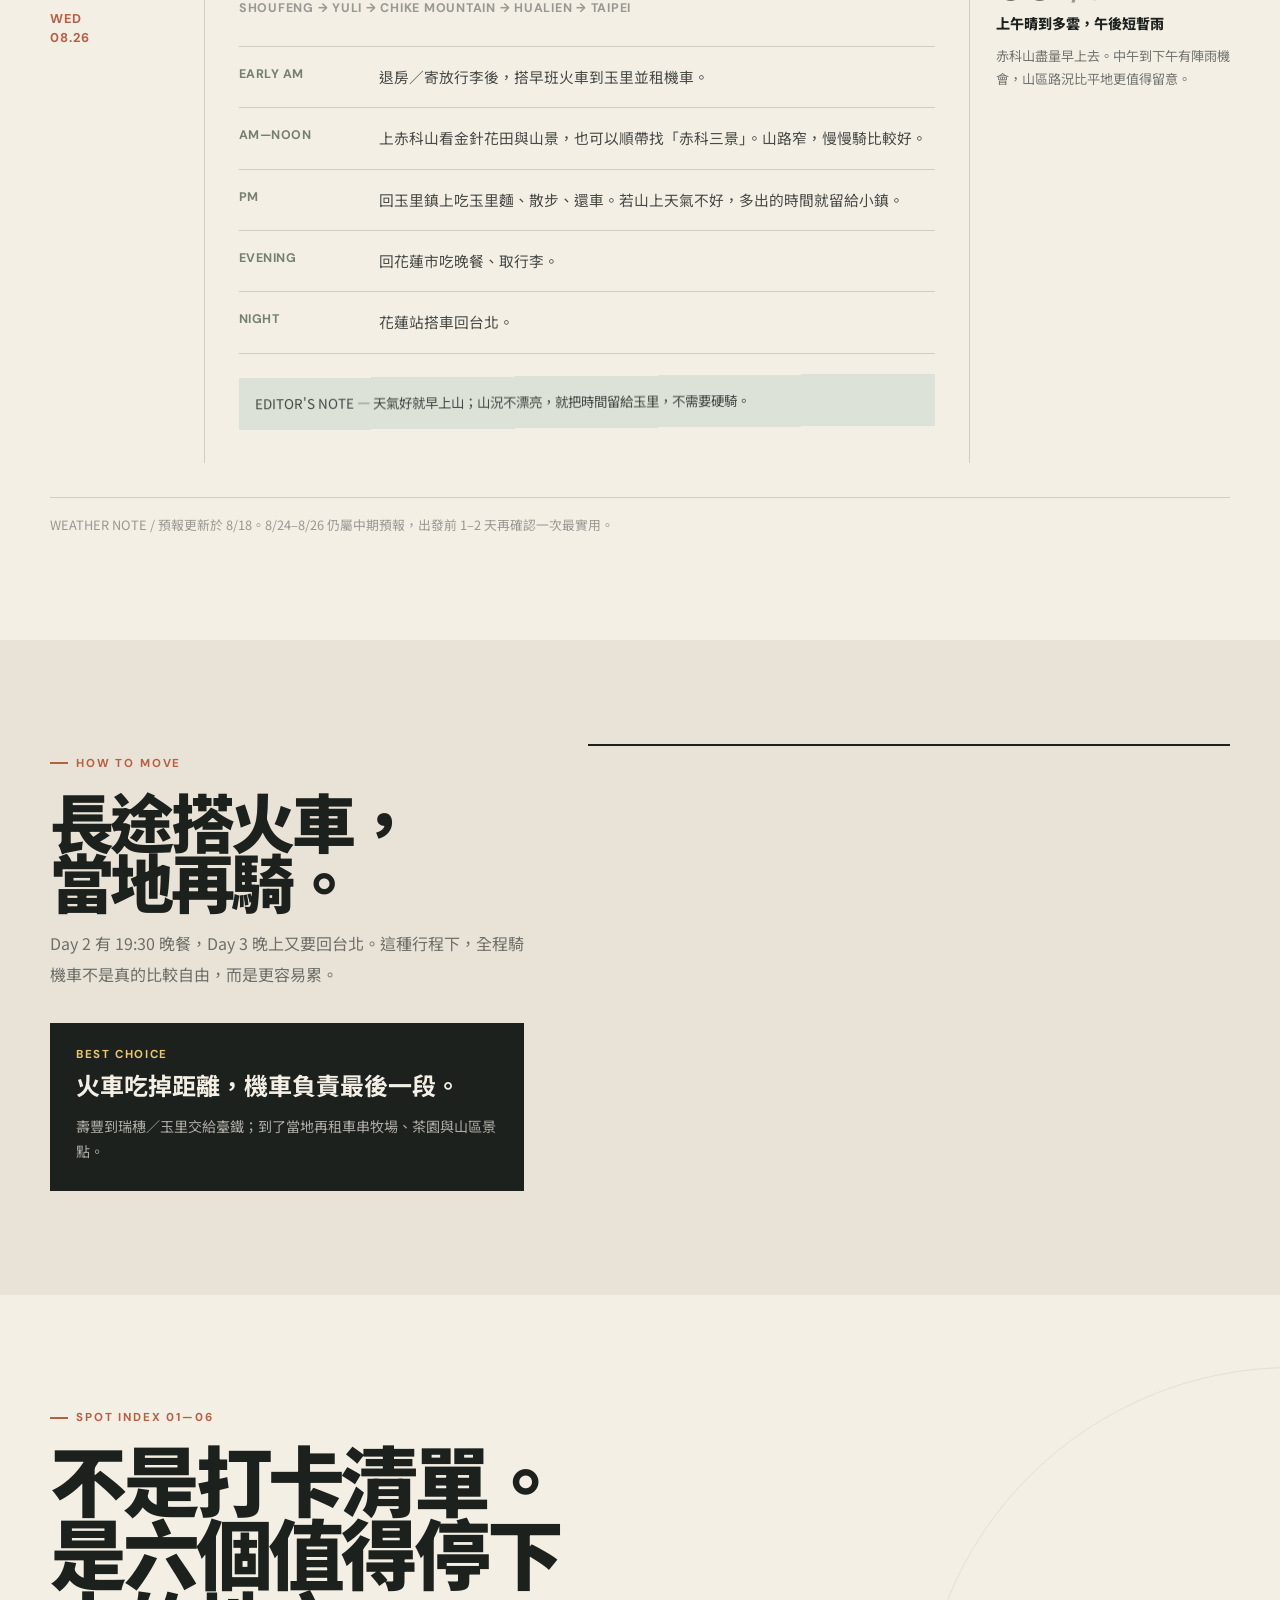
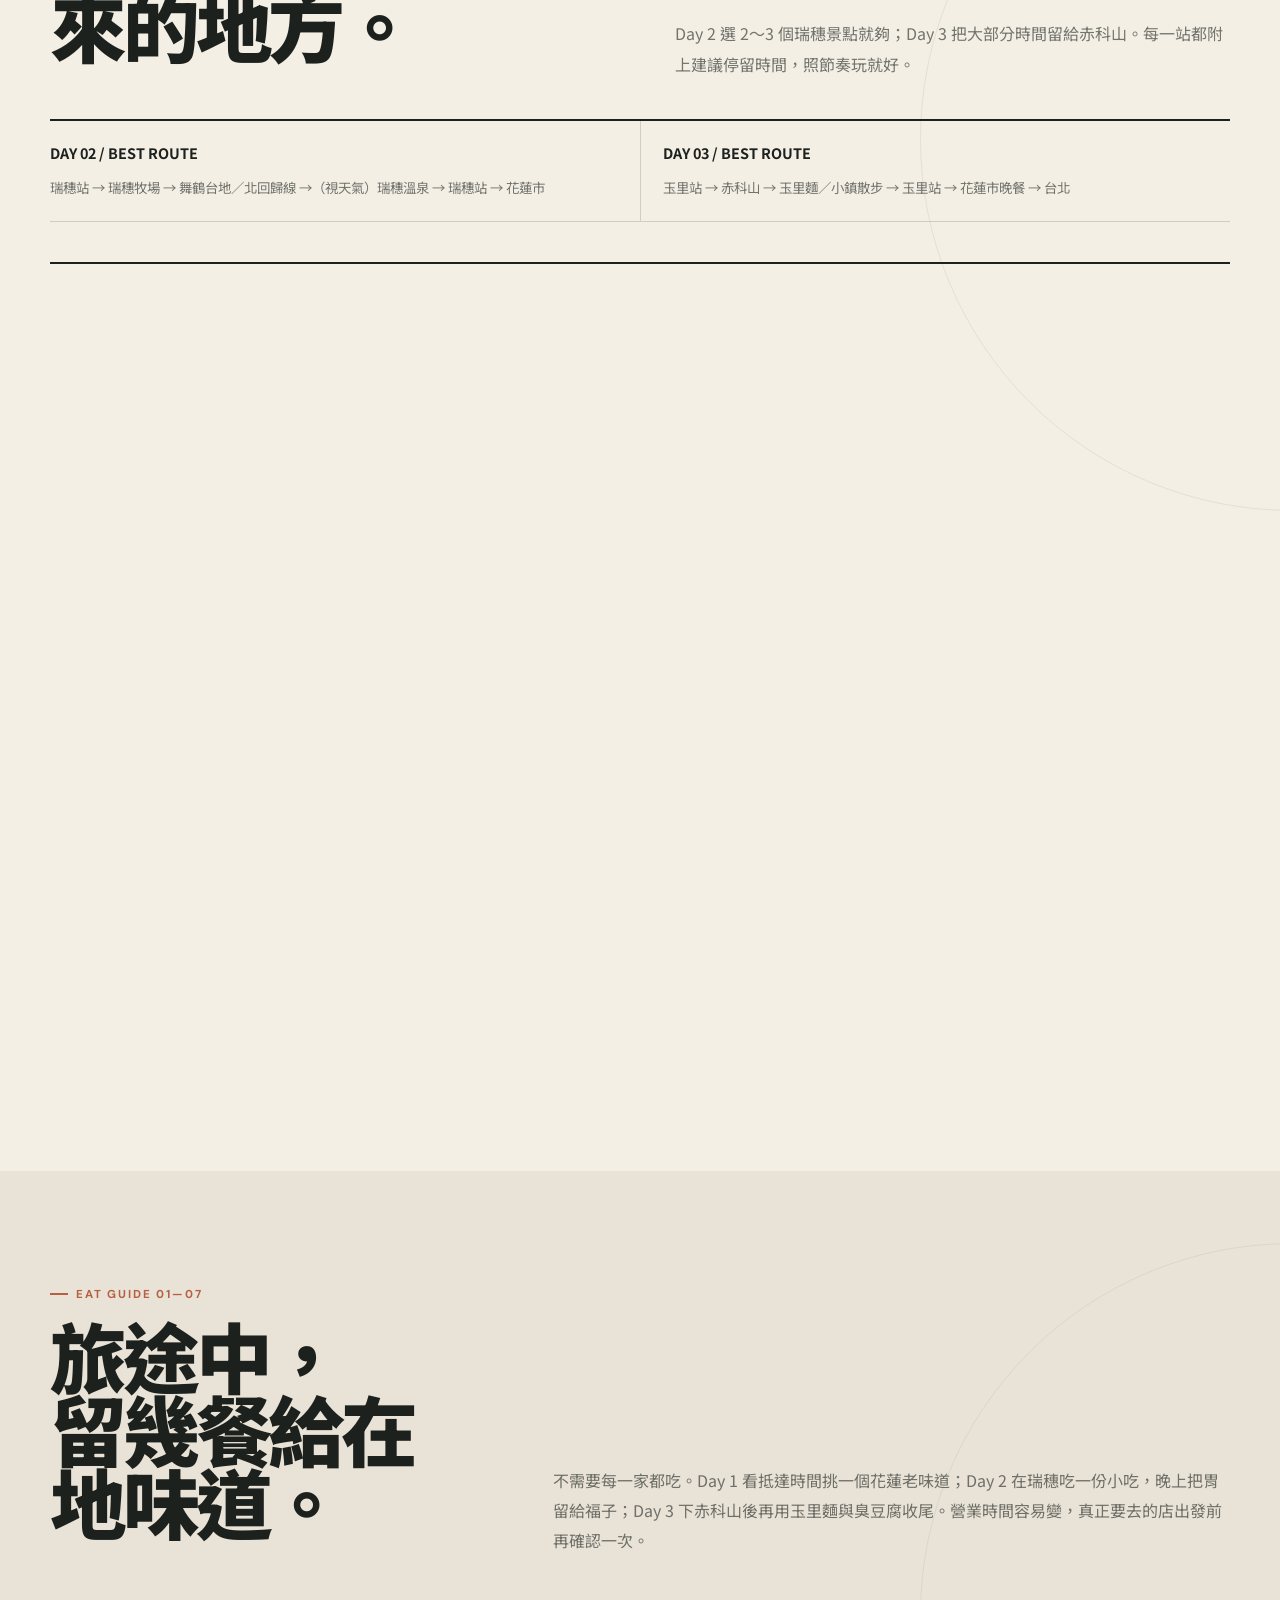
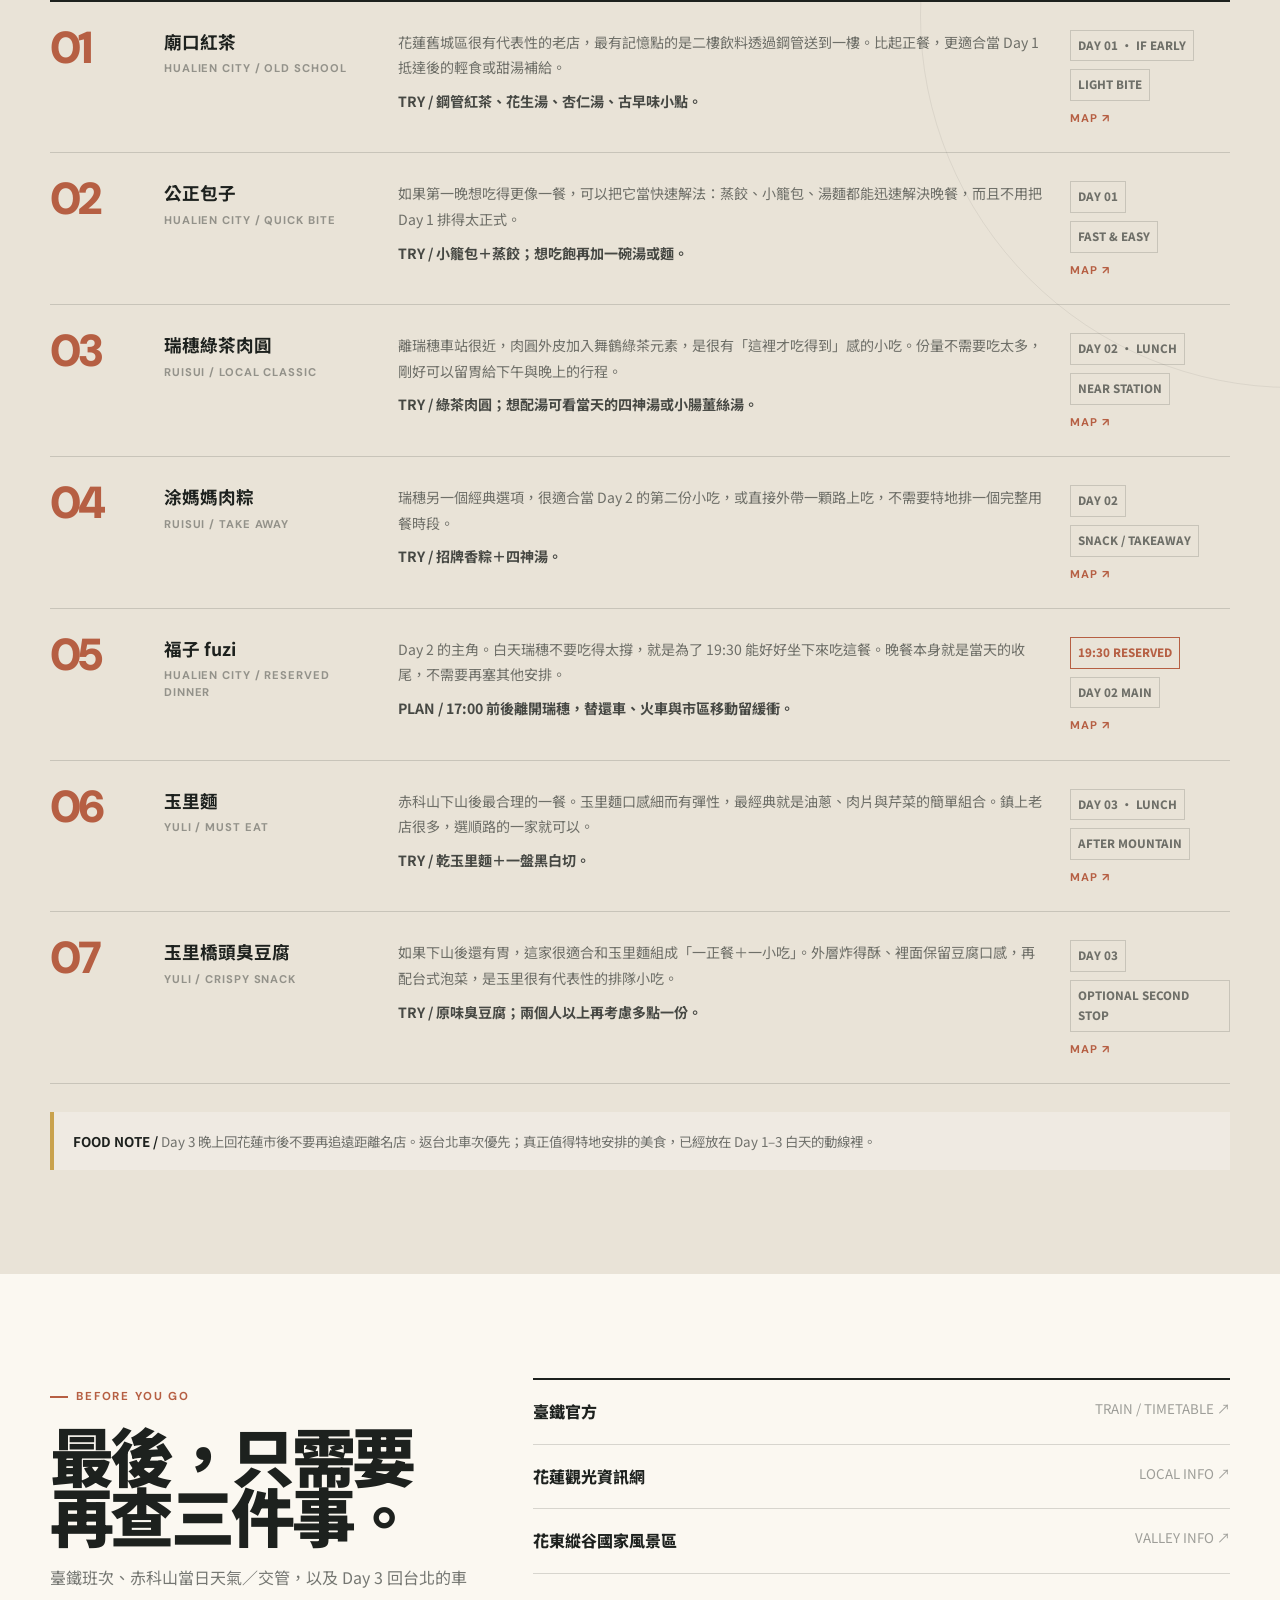
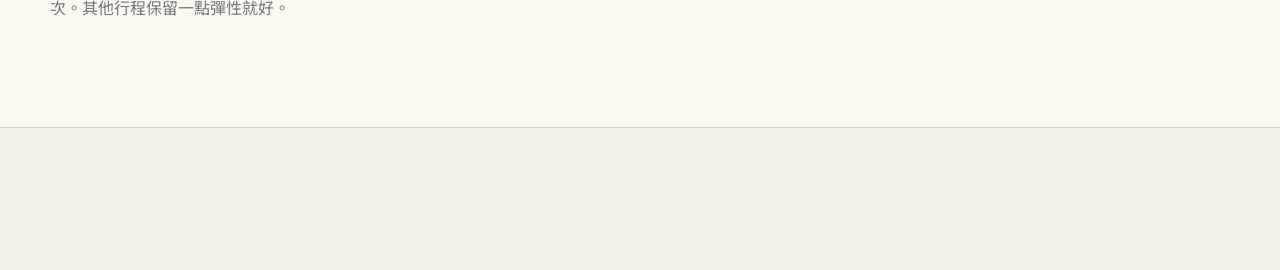
==== commit 192bce71: "Launch motion design and fix responsive layout" ====
--- a/index.html
+++ b/index.html
@@ -1 +1,58 @@
-<!doctype html><html lang="zh-Hant"><head><meta charset="utf-8"><meta name="viewport" content="width=device-width,initial-scale=1"><title>HUALIEN 03 DAYS｜花蓮三天兩夜</title></head><body><script>fetch('base.html').then(r=>r.text()).then(t=>{const d=new DOMParser().parseFromString(t,'text/html');const css=`<style>.food-intro{display:grid;grid-template-columns:.78fr 1.22fr;gap:70px;align-items:end;margin-bottom:44px}.food-list{border-top:2px solid var(--ink)}.food-item{display:grid;grid-template-columns:90px 210px 1fr 160px;gap:24px;padding:28px 0;border-bottom:1px solid var(--line);align-items:start;transition:padding-left .25s ease,background .25s ease}.food-item:hover{padding-left:10px;background:rgba(255,255,255,.18)}.food-no{font:900 2.8rem/.84 "DM Sans",sans-serif;letter-spacing:-.07em;color:var(--brick)}.food-name h3{margin:0 0 6px;font-size:1.1rem;line-height:1.4}.food-name small{display:block;color:var(--ink-42);font:700 .7rem/1.45 "DM Sans","Noto Sans TC",sans-serif;letter-spacing:.08em;text-transform:uppercase}.food-copy p{margin:0;color:var(--ink-60);font-size:.88rem;line-height:1.82}.food-order{margin-top:8px!important;color:var(--ink-80)!important;font-weight:700}.food-side{display:grid;gap:8px;justify-items:start}.food-tag{display:inline-block;padding:5px 7px;border:1px solid var(--line);color:var(--ink-60);font-size:.72rem;font-weight:800}.food-link{display:inline-flex;align-items:center;gap:5px;margin-top:4px;color:var(--brick);text-decoration:none;font:700 .7rem/1 "DM Sans",sans-serif;letter-spacing:.08em;transition:transform .22s ease}.food-link:hover{transform:translateX(3px)}.food-note{margin-top:28px;padding:17px 19px;border-left:4px solid #C9A24D;background:rgba(255,255,255,.26);color:var(--ink-60);font-size:.84rem;line-height:1.8}@media(max-width:960px){.food-intro{grid-template-columns:1fr;gap:28px}.food-item{grid-template-columns:72px 190px 1fr}.food-side{grid-column:3}}@media(max-width:680px){.food-item{grid-template-columns:54px 1fr;gap:14px}.food-name,.food-copy,.food-side{grid-column:2}.food-copy{margin-top:-6px}}</style>`;d.head.insertAdjacentHTML('beforeend',css);const nav=d.querySelector('.nav-links');if(nav)nav.insertAdjacentHTML('beforeend','<a href="#food">Eat Guide</a>');const food=`<section id="food" class="section" style="background:var(--paper-2)"><div class="wrap"><div class="food-intro"><div><div class="label" style="color:var(--brick)">Eat Guide 01—07</div><h2 class="headline">旅途中，<br>留幾餐給在地味道。</h2></div><p class="dek">不需要每一家都吃。Day 1 看抵達時間挑一個花蓮老味道；Day 2 在瑞穗吃一份小吃，晚上把胃留給福子；Day 3 下赤科山後再用玉里麵與臭豆腐收尾。營業時間容易變，真正要去的店出發前再確認一次。</p></div><div class="food-list"><article class="food-item"><div class="food-no">01</div><div class="food-name"><h3>廟口紅茶</h3><small>HUALIEN CITY / OLD SCHOOL</small></div><div class="food-copy"><p>花蓮舊城區很有代表性的老店，最有記憶點的是二樓飲料透過鋼管送到一樓。比起正餐，更適合當 Day 1 抵達後的輕食或甜湯補給。</p><p class="food-order">TRY / 鋼管紅茶、花生湯、杏仁湯、古早味小點。</p></div><div class="food-side"><span class="food-tag">DAY 01 · IF EARLY</span><span class="food-tag">LIGHT BITE</span><a class="food-link" href="https://www.google.com/maps/search/?api=1&query=%E5%BB%9F%E5%8F%A3%E7%B4%85%E8%8C%B6+%E8%8A%B1%E8%93%AE" target="_blank" rel="noopener">MAP ↗</a></div></article><article class="food-item"><div class="food-no">02</div><div class="food-name"><h3>公正包子</h3><small>HUALIEN CITY / QUICK BITE</small></div><div class="food-copy"><p>如果第一晚想吃得更像一餐，可以把它當快速解法：蒸餃、小籠包、湯麵都能迅速解決晚餐，而且不用把 Day 1 排得太正式。</p><p class="food-order">TRY / 小籠包＋蒸餃；想吃飽再加一碗湯或麵。</p></div><div class="food-side"><span class="food-tag">DAY 01</span><span class="food-tag">FAST & EASY</span><a class="food-link" href="https://www.google.com/maps/search/?api=1&query=%E5%85%AC%E6%AD%A3%E5%8C%85%E5%AD%90+%E8%8A%B1%E8%93%AE" target="_blank" rel="noopener">MAP ↗</a></div></article><article class="food-item"><div class="food-no">03</div><div class="food-name"><h3>瑞穗綠茶肉圓</h3><small>RUISUI / LOCAL CLASSIC</small></div><div class="food-copy"><p>離瑞穗車站很近，肉圓外皮加入舞鶴綠茶元素，是很有「這裡才吃得到」感的小吃。份量不需要吃太多，剛好可以留胃給下午與晚上的行程。</p><p class="food-order">TRY / 綠茶肉圓；想配湯可看當天的四神湯或小腸薑絲湯。</p></div><div class="food-side"><span class="food-tag">DAY 02 · LUNCH</span><span class="food-tag">NEAR STATION</span><a class="food-link" href="https://www.google.com/maps/search/?api=1&query=%E7%91%9E%E7%A9%97%E7%B6%A0%E8%8C%B6%E8%82%89%E5%9C%93" target="_blank" rel="noopener">MAP ↗</a></div></article><article class="food-item"><div class="food-no">04</div><div class="food-name"><h3>涂媽媽肉粽</h3><small>RUISUI / TAKE AWAY</small></div><div class="food-copy"><p>瑞穗另一個經典選項，特色是兩種糯米混合、搭配滷肉內餡。很適合當 Day 2 的第二份小吃，或直接外帶一顆路上吃，不需要特地排一個完整用餐時段。</p><p class="food-order">TRY / 招牌香粽＋四神湯。</p></div><div class="food-side"><span class="food-tag">DAY 02</span><span class="food-tag">SNACK / TAKEAWAY</span><a class="food-link" href="https://www.google.com/maps/search/?api=1&query=%E6%B6%82%E5%AA%BD%E5%AA%BD%E8%82%89%E7%B2%BD+%E7%91%9E%E7%A9%97" target="_blank" rel="noopener">MAP ↗</a></div></article><article class="food-item"><div class="food-no">05</div><div class="food-name"><h3>福子 fuzi</h3><small>HUALIEN CITY / RESERVED DINNER</small></div><div class="food-copy"><p>Day 2 的主角。白天瑞穗不要吃得太撐，就是為了 19:30 能好好坐下來吃這餐。這一間不需要再塞其他安排，晚餐本身就是當天的收尾。</p><p class="food-order">PLAN / 17:00 前後離開瑞穗，替還車、火車與市區移動留緩衝。</p></div><div class="food-side"><span class="food-tag" style="border-color:var(--brick);color:var(--brick)">19:30 RESERVED</span><span class="food-tag">DAY 02 MAIN</span><a class="food-link" href="https://www.google.com/maps/search/?api=1&query=%E7%A6%8F%E5%AD%90+fuzi+%E8%8A%B1%E8%93%AE" target="_blank" rel="noopener">MAP ↗</a></div></article><article class="food-item"><div class="food-no">06</div><div class="food-name"><h3>玉里麵</h3><small>YULI / MUST EAT</small></div><div class="food-copy"><p>赤科山下山後最合理的一餐。玉里麵的麵條直接煮熟拌油，口感細而有彈性，最經典就是油蔥、肉片與芹菜的簡單組合。鎮上老店很多，選順路的一家就可以。</p><p class="food-order">TRY / 乾玉里麵＋一盤黑白切；例如傳統美食玉里麵或橋頭麵。</p></div><div class="food-side"><span class="food-tag">DAY 03 · LUNCH</span><span class="food-tag">AFTER MOUNTAIN</span><a class="food-link" href="https://www.google.com/maps/search/?api=1&query=%E7%8E%89%E9%87%8C%E9%BA%B5+%E8%8A%B1%E8%93%AE%E7%8E%89%E9%87%8C" target="_blank" rel="noopener">MAP ↗</a></div></article><article class="food-item"><div class="food-no">07</div><div class="food-name"><h3>玉里橋頭臭豆腐</h3><small>YULI / CRISPY SNACK</small></div><div class="food-copy"><p>如果下山後還有胃，這家很適合和玉里麵組成「一正餐＋一小吃」。外層炸得酥、裡面保留豆腐口感，再配台式泡菜，是玉里很有代表性的排隊小吃。</p><p class="food-order">TRY / 原味臭豆腐；兩個人以上再考慮多點一份。</p></div><div class="food-side"><span class="food-tag">DAY 03</span><span class="food-tag">OPTIONAL SECOND STOP</span><a class="food-link" href="https://www.google.com/maps/search/?api=1&query=%E7%8E%89%E9%87%8C%E6%A9%8B%E9%A0%AD%E8%87%AD%E8%B1%86%E8%85%90" target="_blank" rel="noopener">MAP ↗</a></div></article></div><div class="food-note"><strong style="color:var(--ink)">FOOD NOTE /</strong> Day 3 晚上回花蓮市後不要再追遠距離名店。返台北車次優先，若時間壓縮，就在花蓮站周邊簡單吃；真正值得特地安排的美食，已經放在 Day 1–3 白天的動線裡。</div></div></section>`;const links=d.querySelector('#links');if(links)links.insertAdjacentHTML('beforebegin',food);document.open();document.write('<!doctype html>'+d.documentElement.outerHTML);document.close();}).catch(()=>{document.body.innerHTML='<p style="font-family:system-ui;padding:32px">網站載入失敗，請重新整理。</p>'});</script></body></html>+<!doctype html>
+<html lang="zh-Hant">
+<head>
+  <meta charset="utf-8">
+  <meta name="viewport" content="width=device-width,initial-scale=1,viewport-fit=cover">
+  <meta name="theme-color" content="#F3EFE5">
+  <title>HUALIEN 03 DAYS｜花蓮三天兩夜</title>
+  <style>html,body{margin:0;background:#F3EFE5;color:#1D211E;font-family:system-ui,-apple-system,"PingFang TC",sans-serif}body{min-height:100vh}</style>
+</head>
+<body>
+<script>
+(async()=>{
+  try{
+    const version='20260818-motion2';
+    const [baseRes,foodRes]=await Promise.all([
+      fetch(`base.html?v=${version}`),
+      fetch(`food.html?v=${version}`)
+    ]);
+    if(!baseRes.ok||!foodRes.ok) throw new Error('asset load failed');
+
+    const [base,food]=await Promise.all([baseRes.text(),foodRes.text()]);
+    const d=new DOMParser().parseFromString(base,'text/html');
+
+    const viewport=d.querySelector('meta[name="viewport"]');
+    if(viewport) viewport.setAttribute('content','width=device-width,initial-scale=1,viewport-fit=cover');
+
+    const css=d.createElement('link');
+    css.rel='stylesheet';
+    css.href=`site.css?v=${version}`;
+    d.head.appendChild(css);
+
+    const nav=d.querySelector('.links');
+    if(nav&&!nav.querySelector('a[href="#food"]')){
+      const spotLink=nav.querySelector('a[href="#spots"]');
+      const eat=d.createElement('a');
+      eat.href='#food';
+      eat.textContent='Eat Guide';
+      if(spotLink) spotLink.insertAdjacentElement('afterend',eat); else nav.appendChild(eat);
+    }
+
+    const links=d.querySelector('#links');
+    if(links) links.insertAdjacentHTML('beforebegin',food);
+
+    const motion=d.createElement('script');
+    motion.src=`motion.js?v=${version}`;
+    motion.defer=true;
+    d.body.appendChild(motion);
+
+    document.open();
+    document.write('<!doctype html>'+d.documentElement.outerHTML);
+    document.close();
+  }catch(err){
+    document.body.innerHTML='<main style="max-width:680px;margin:18vh auto;padding:24px"><h1 style="font-size:32px">網站載入失敗</h1><p style="color:#65706a">請重新整理頁面。如果仍然無法載入，可以先開啟基礎版本。</p><p><a href="base.html" style="color:#B65F43;font-weight:700">開啟基礎版本 →</a></p></main>';
+  }
+})();
+</script>
+</body>
+</html>
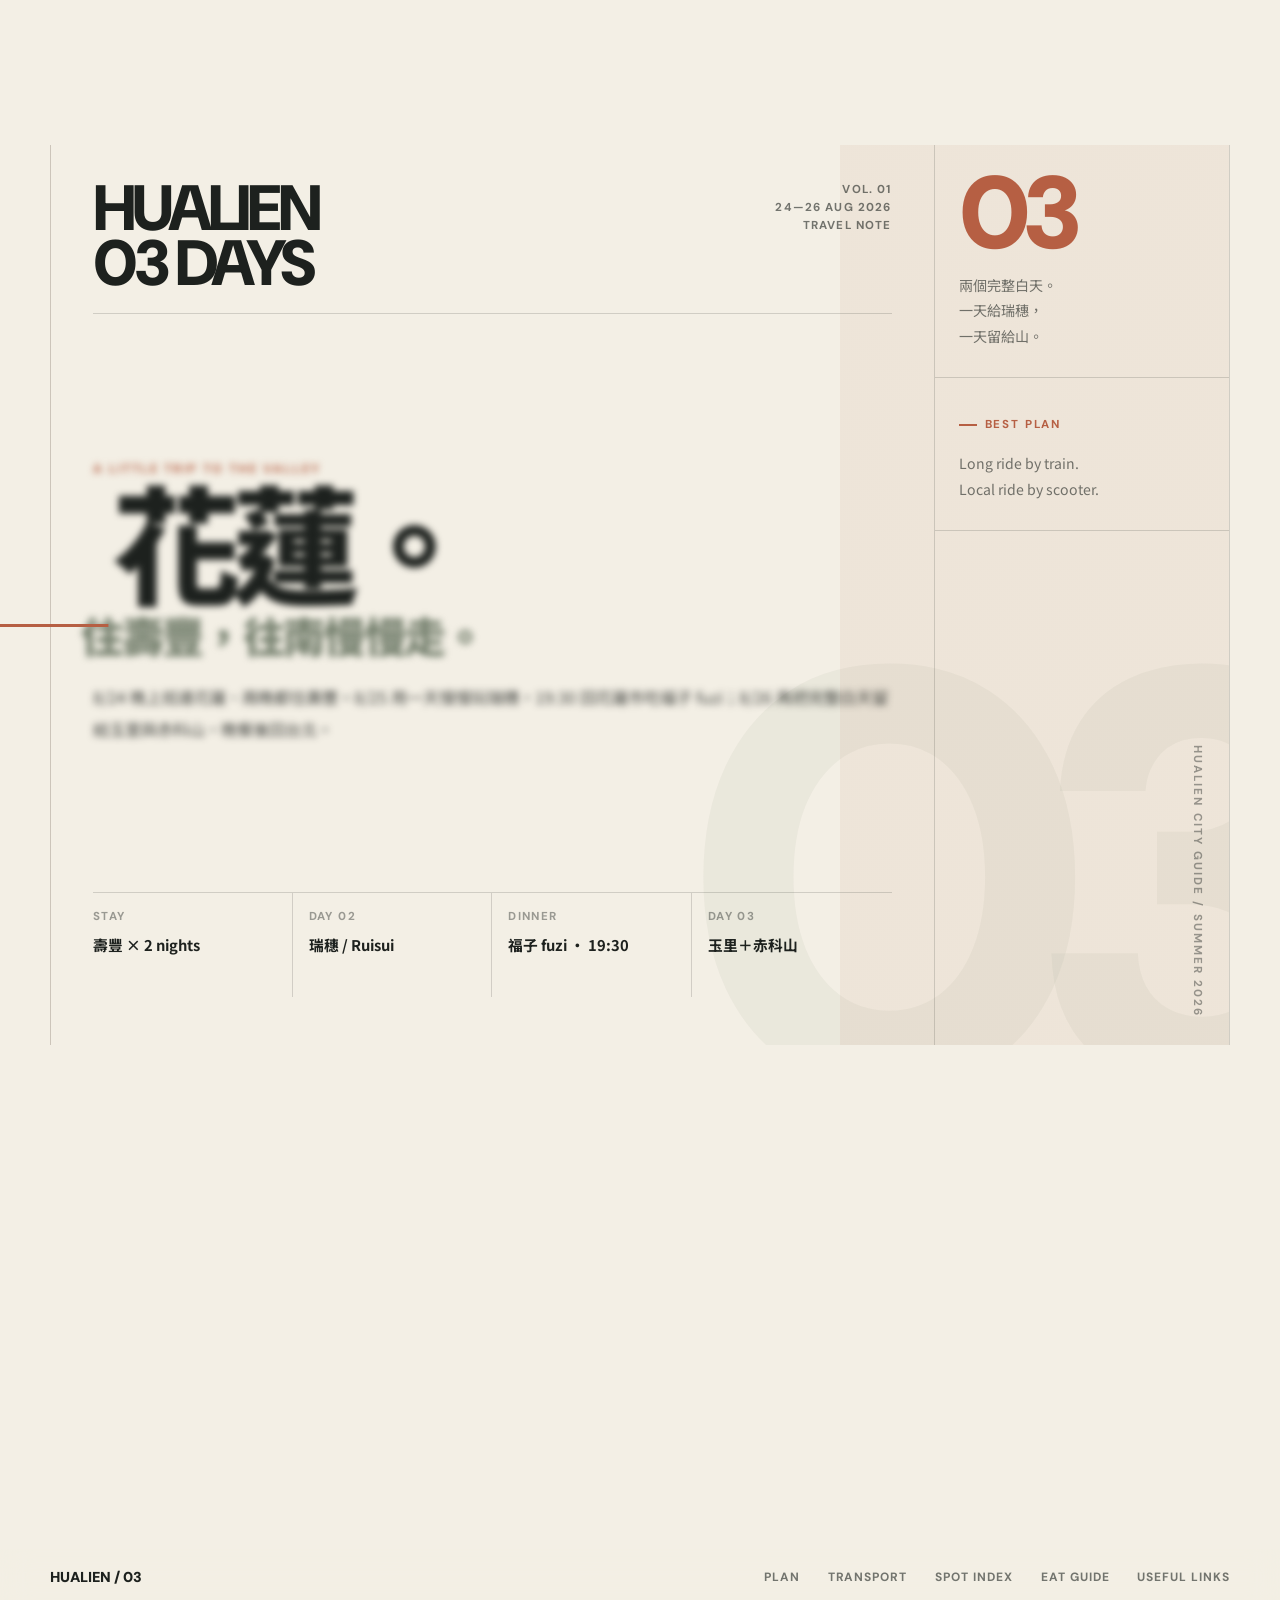
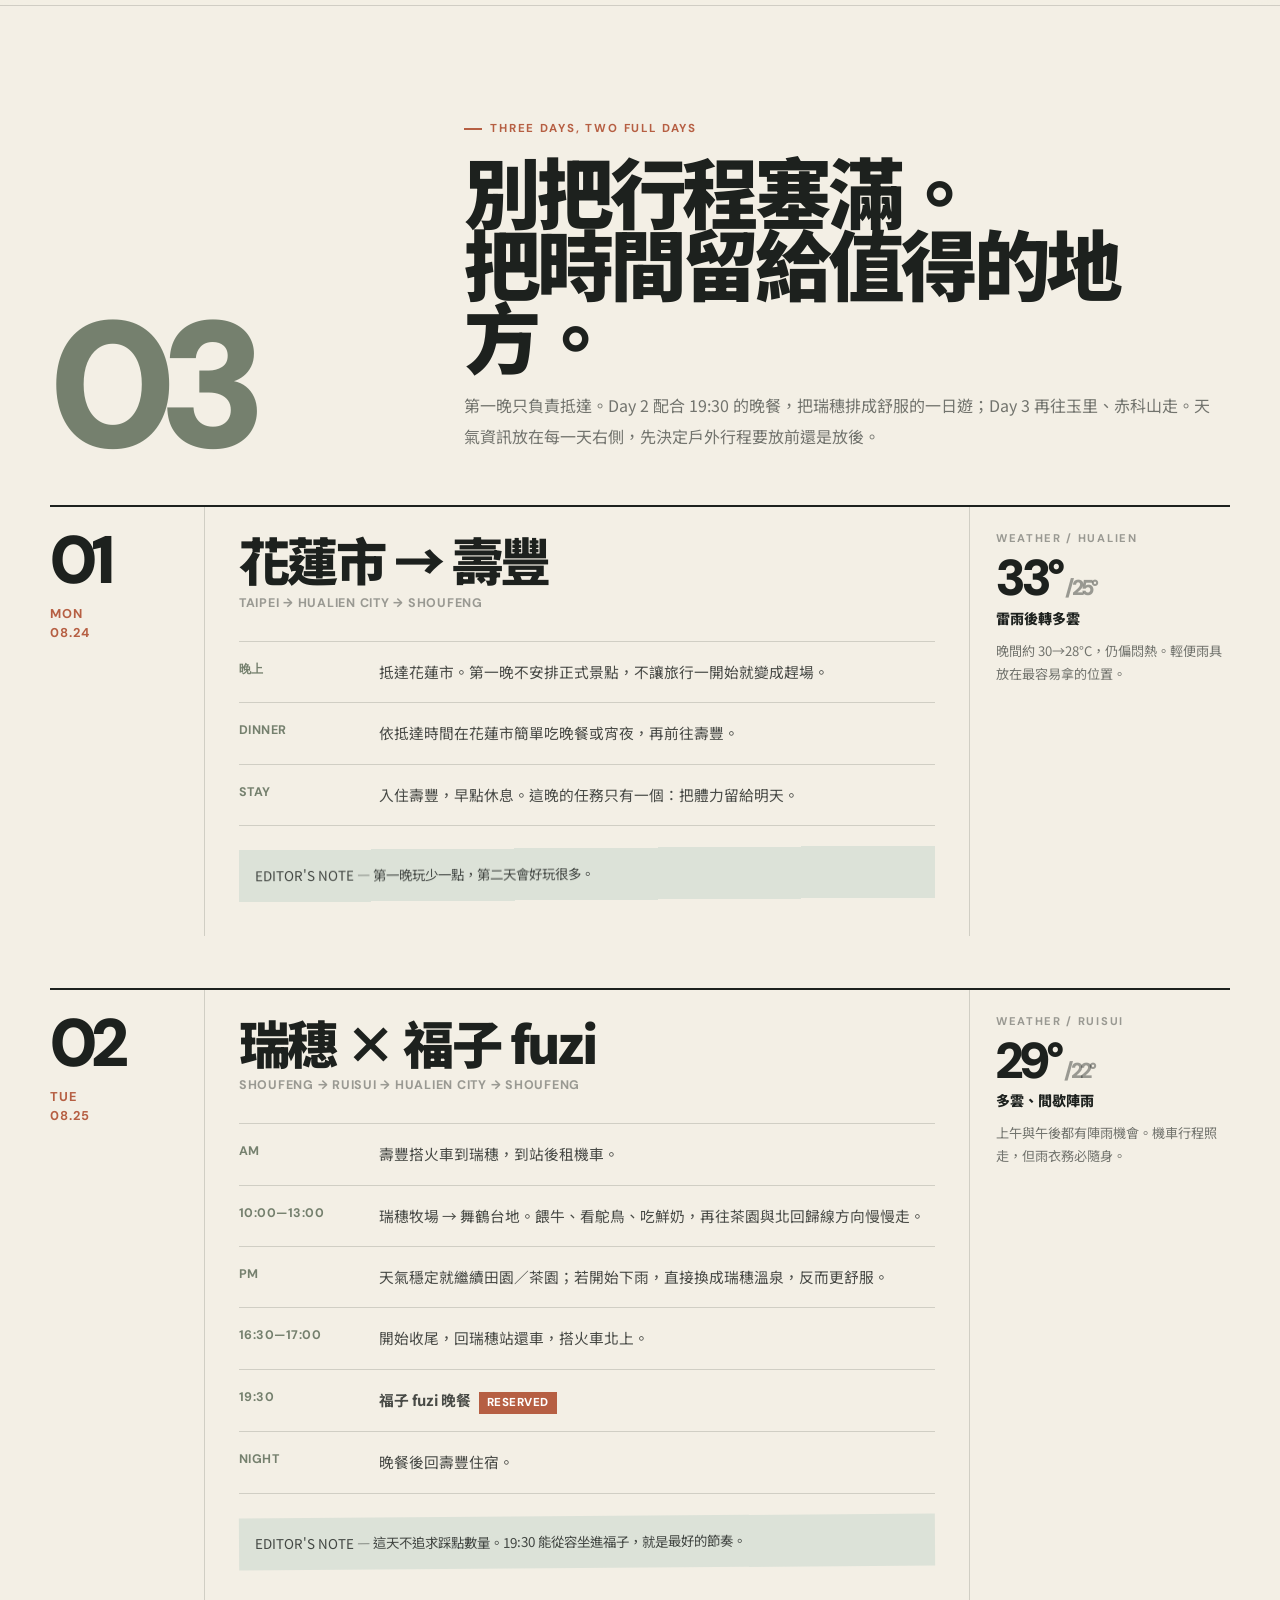
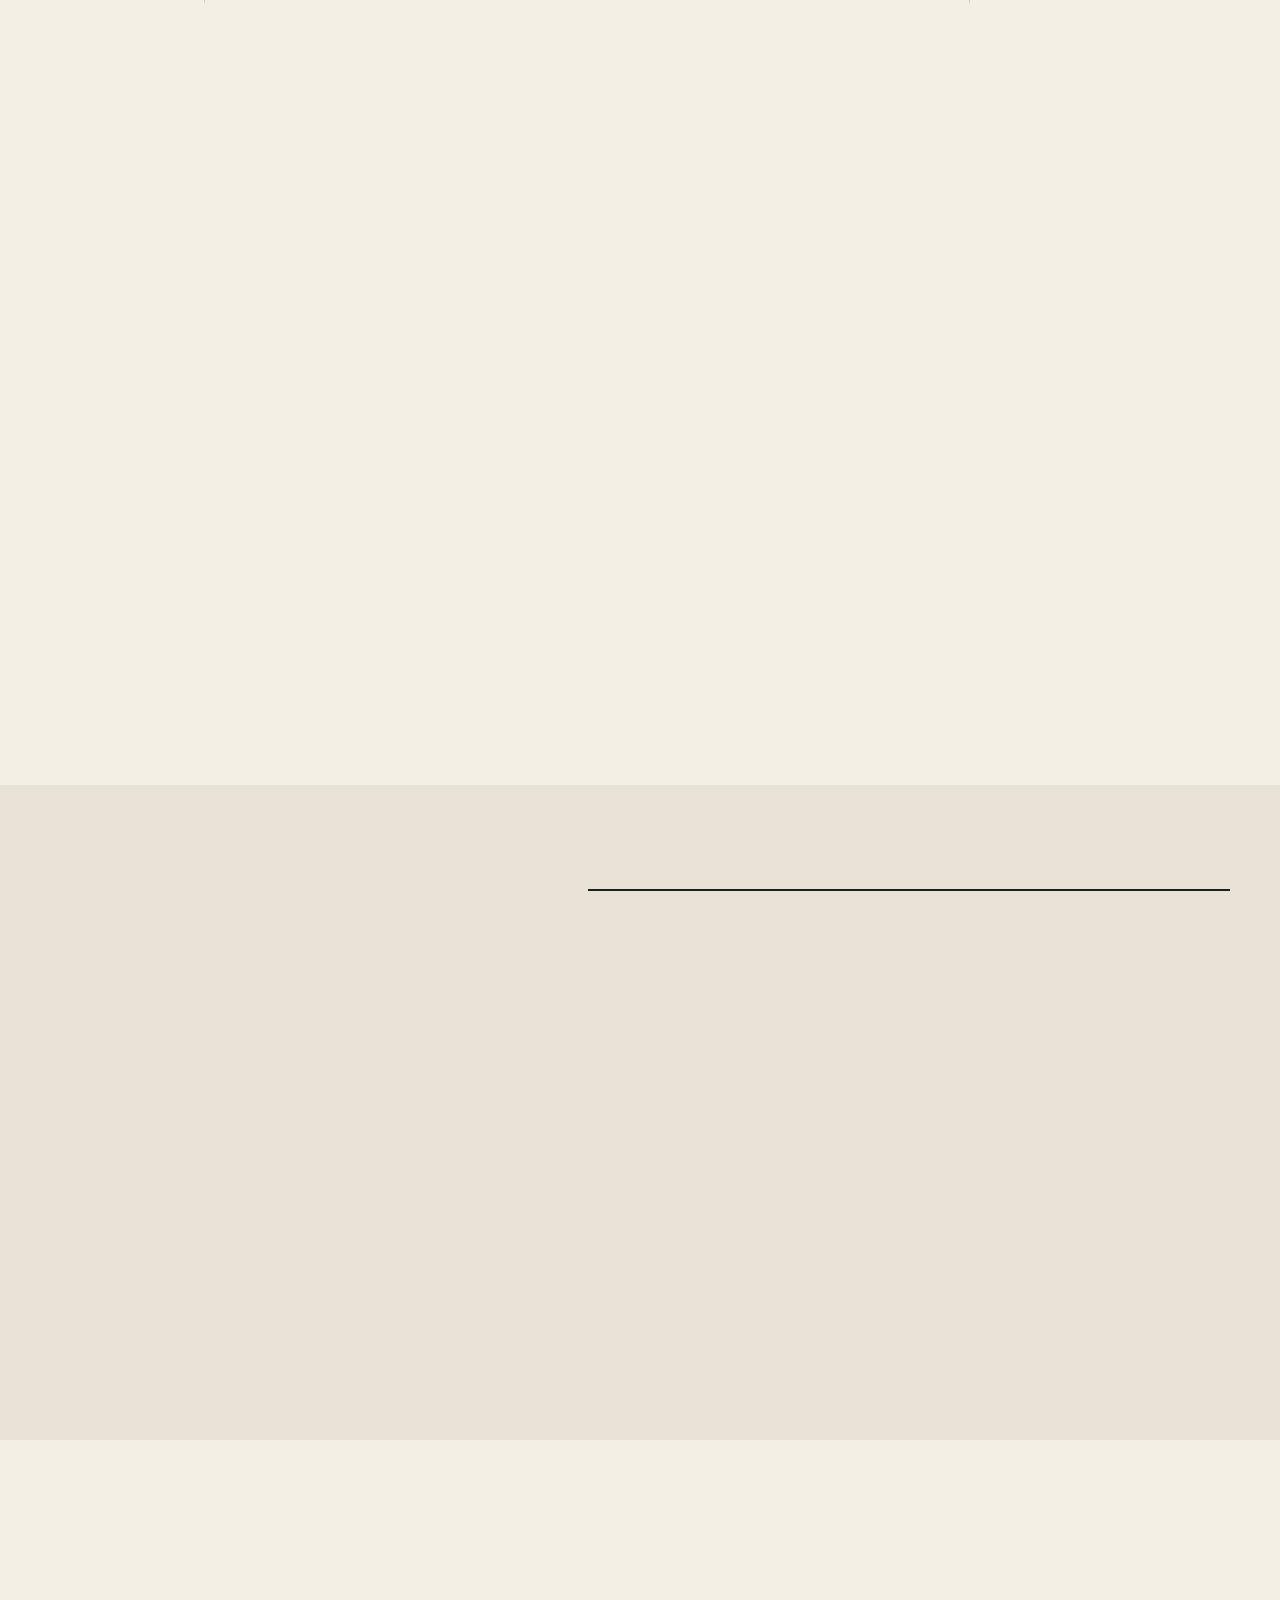
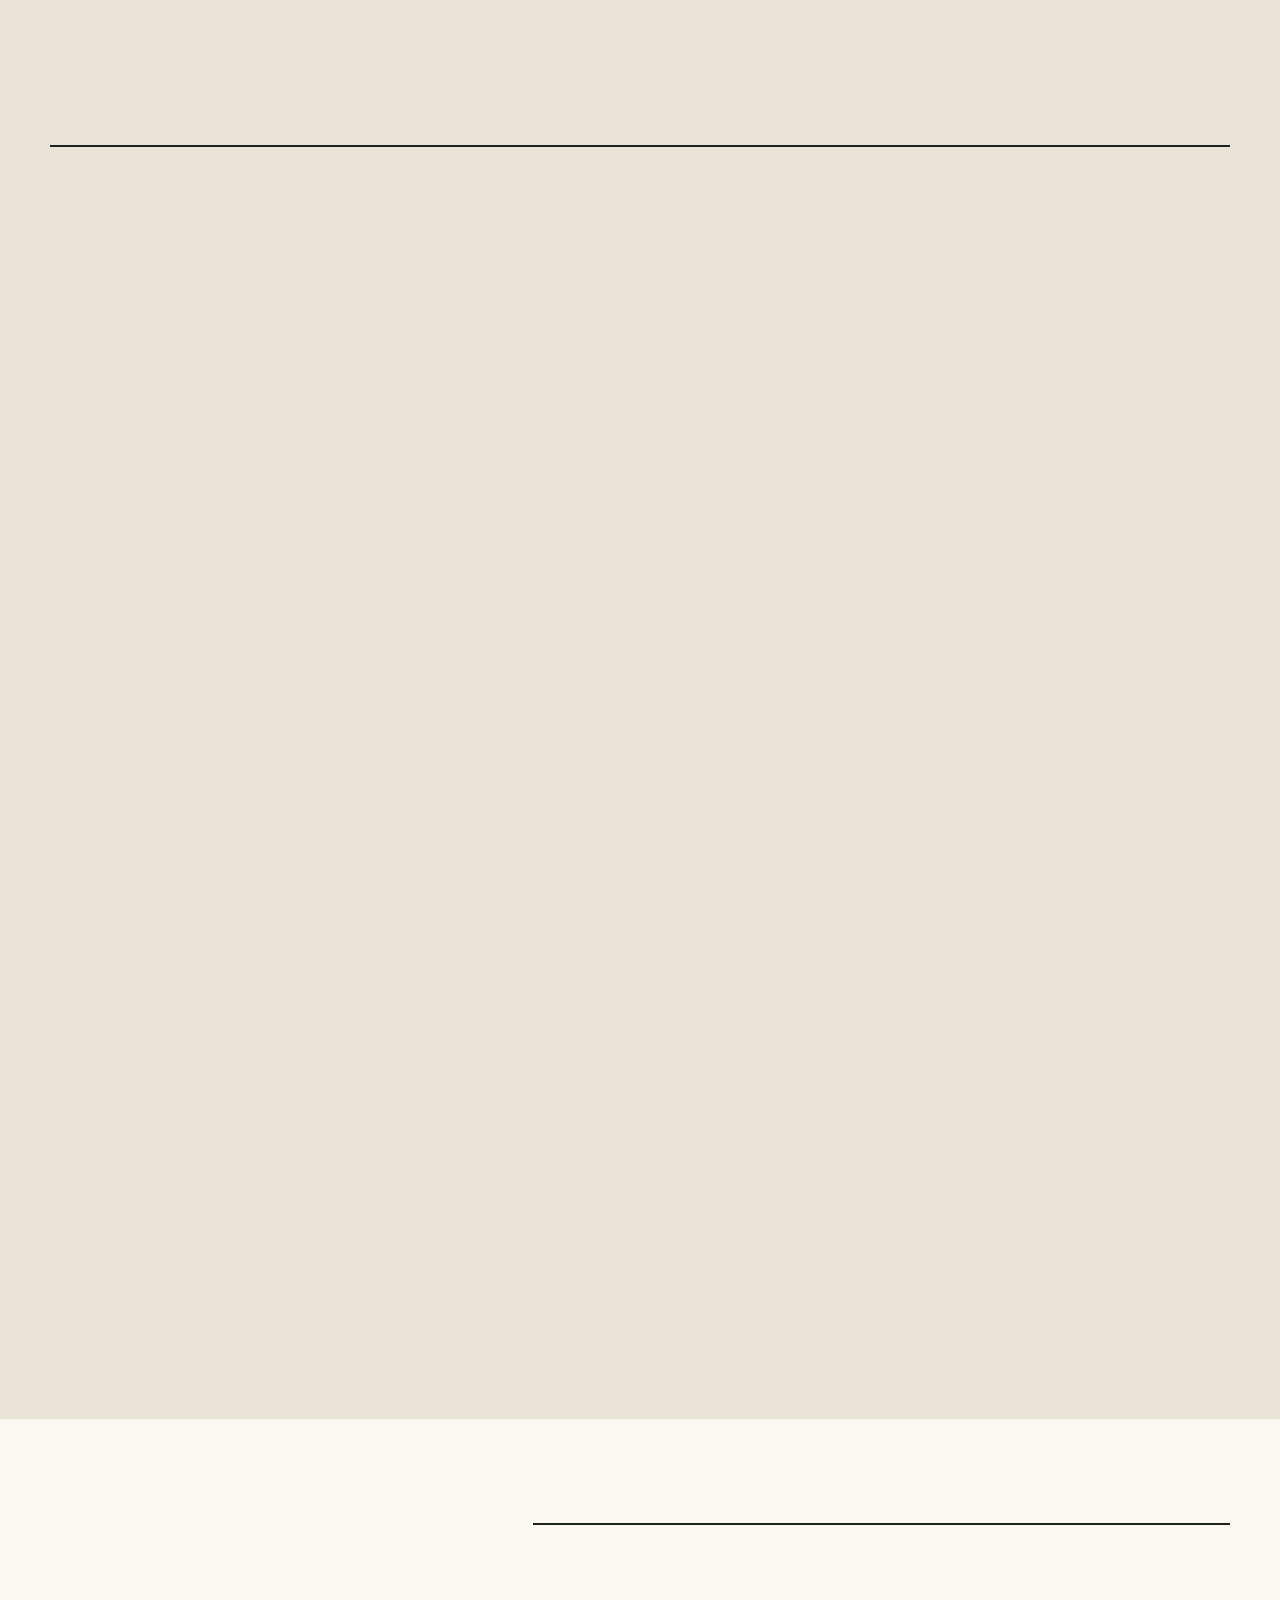
==== commit d53b21ca: "Load responsive width hotfix" ====
--- a/index.html
+++ b/index.html
@@ -11,7 +11,7 @@
 <script>
 (async()=>{
   try{
-    const version='20260818-motion2';
+    const version='20260818-widthfix1';
     const [baseRes,foodRes]=await Promise.all([
       fetch(`base.html?v=${version}`),
       fetch(`food.html?v=${version}`)
@@ -28,6 +28,11 @@
     css.rel='stylesheet';
     css.href=`site.css?v=${version}`;
     d.head.appendChild(css);
+
+    const widthFix=d.createElement('link');
+    widthFix.rel='stylesheet';
+    widthFix.href=`width-fix.css?v=${version}`;
+    d.head.appendChild(widthFix);
 
     const nav=d.querySelector('.links');
     if(nav&&!nav.querySelector('a[href="#food"]')){
